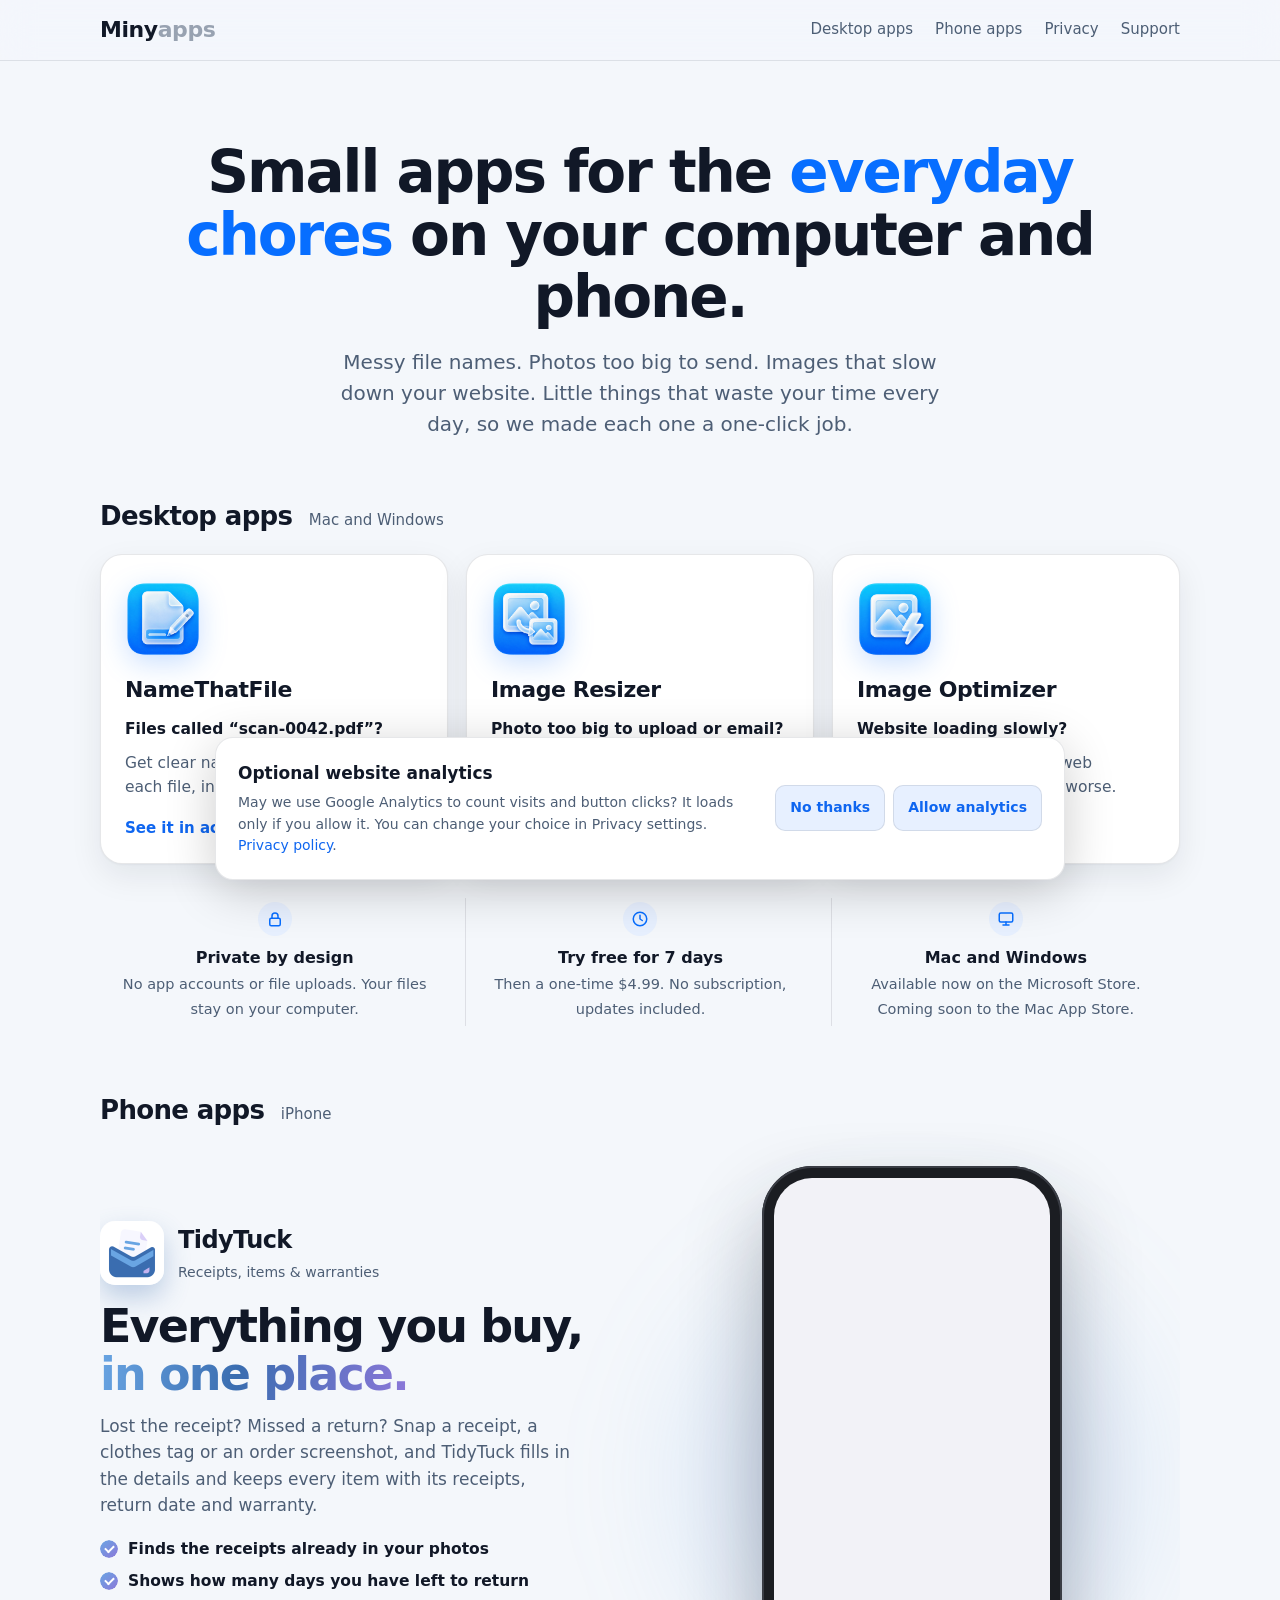
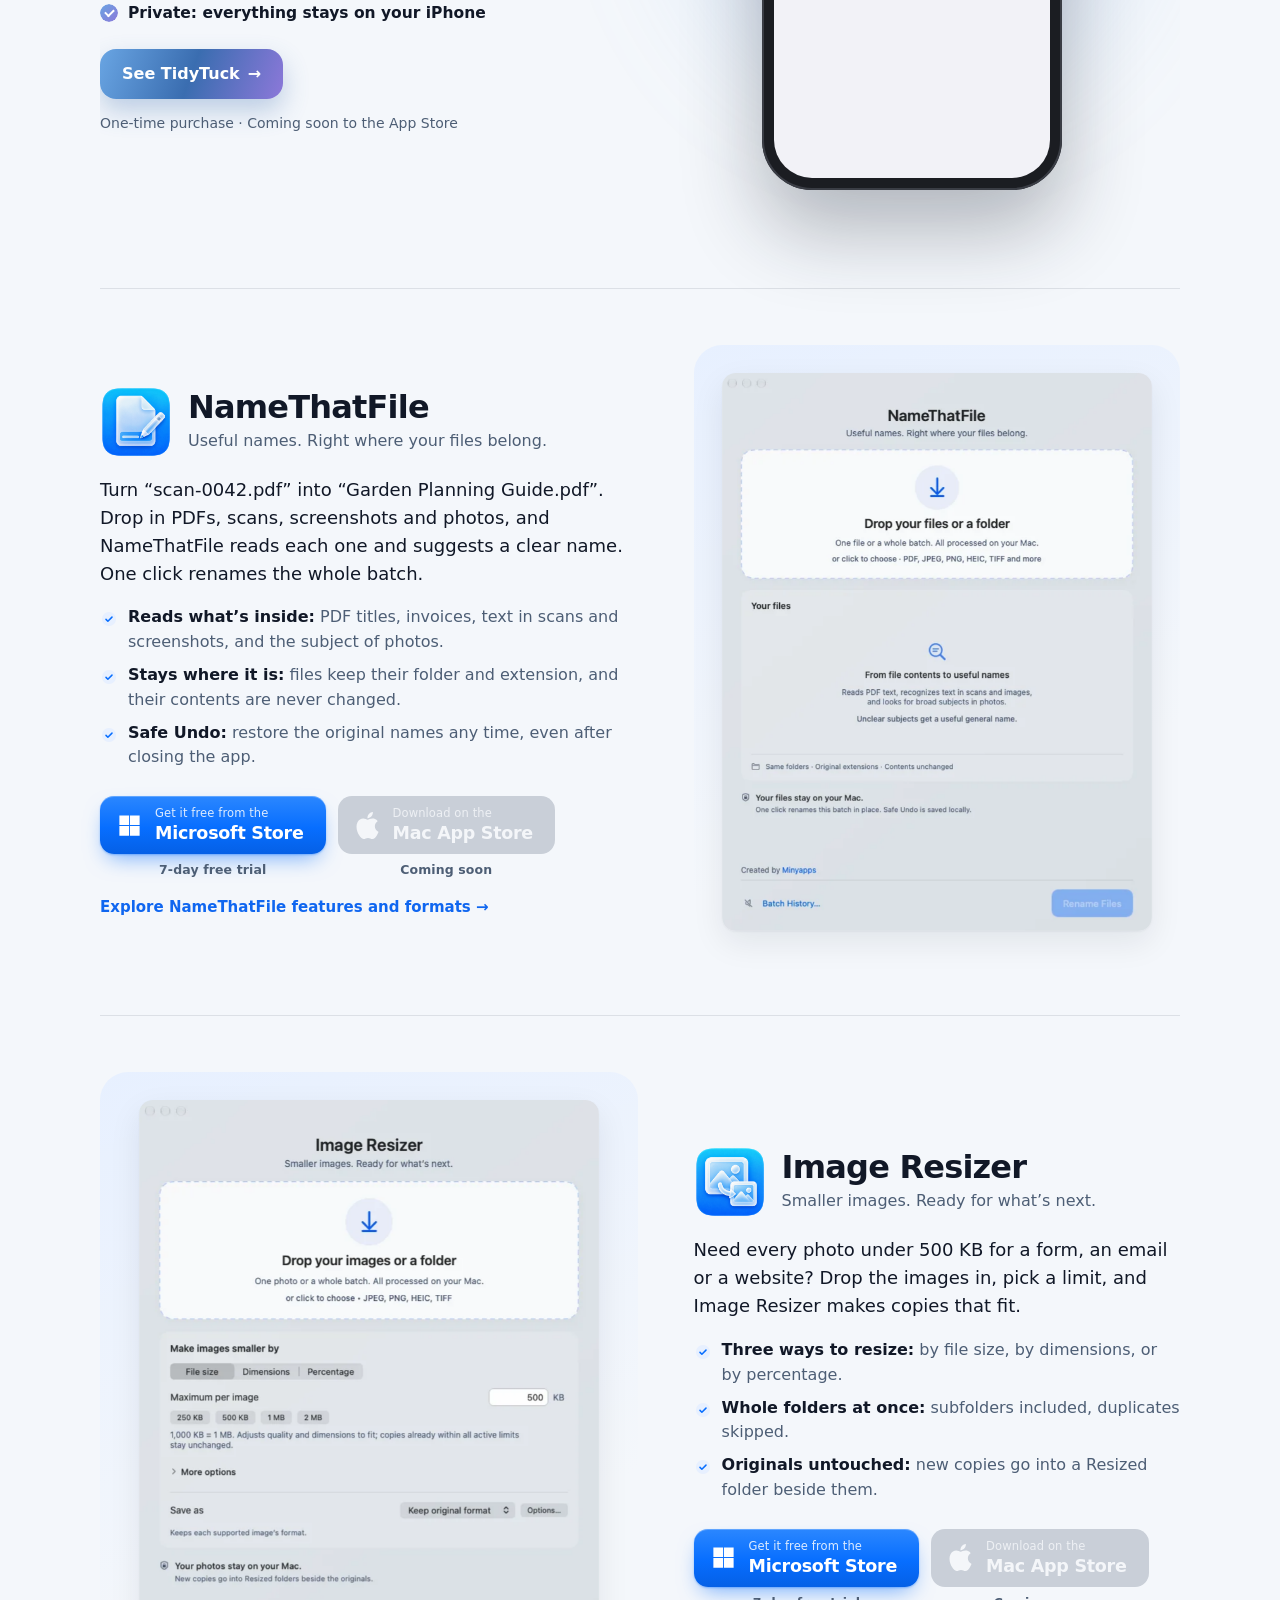
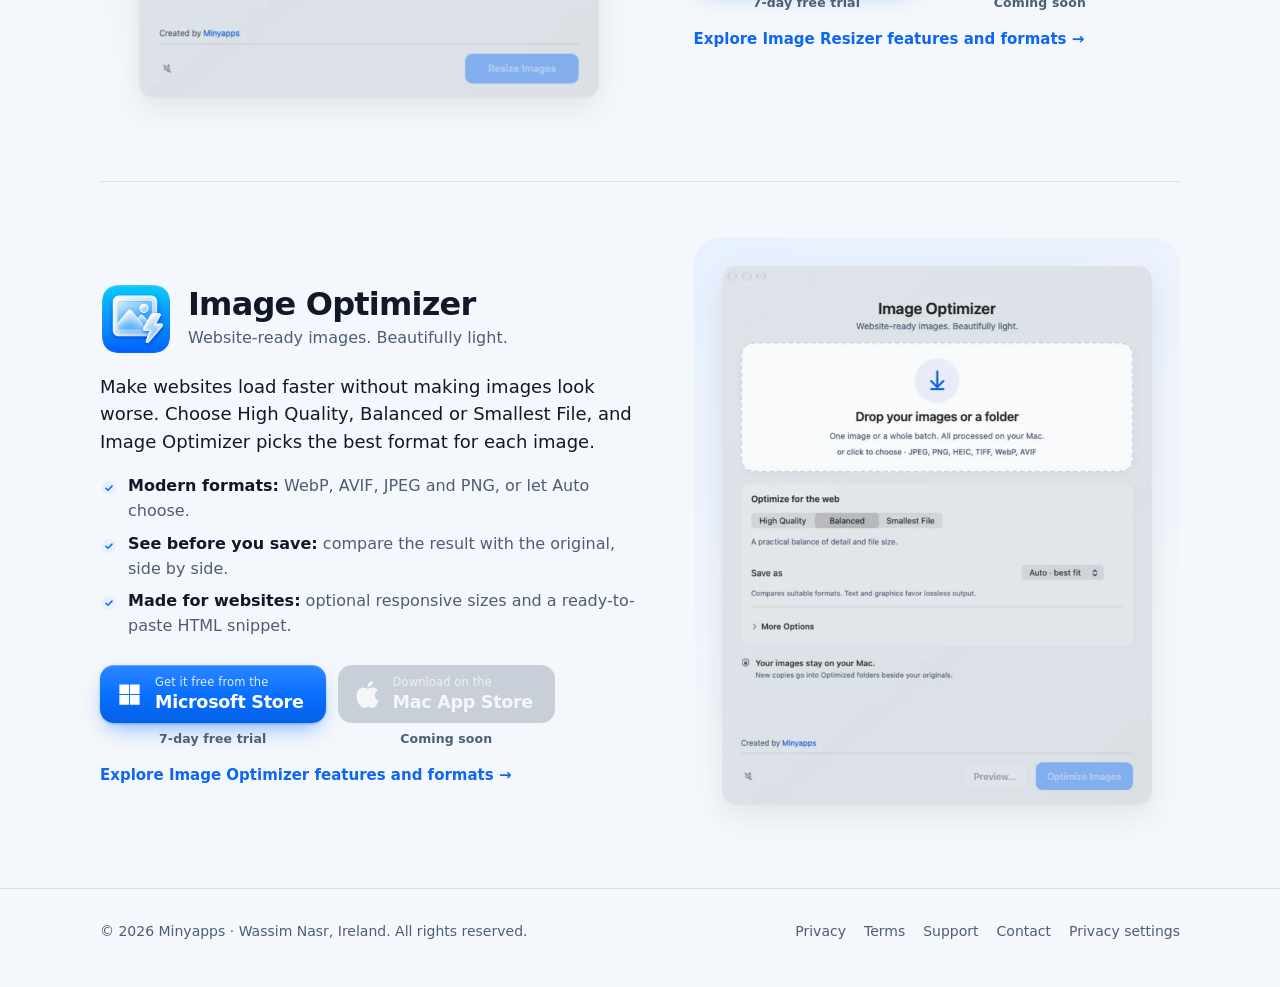
==== index.html @ 770267ef "Phone apps: link to the TidyTuck page; animated phone demo instead of the banner and hero video - "P" ====
<!doctype html>
<html lang="en">
<head>
  <meta charset="utf-8">
  <meta name="viewport" content="width=device-width, initial-scale=1">
  <title>Minyapps: Rename Files, Resize &amp; Optimize Images</title>
  <meta name="description" content="Offline apps for Mac and Windows to rename PDFs and images, resize photos to a KB limit and optimize images for websites. Free on the Microsoft Store; Mac App Store coming soon.">
  <link rel="canonical" href="https://minyapps.com/">
  <meta name="google-site-verification" content="kemRodjJN62SDvYJ9C0ojbIFePI_NqC3s8vqWaEHpLI">
  <meta name="theme-color" content="#076eff">
  <meta property="og:type" content="website">
  <meta property="og:site_name" content="Minyapps">
  <meta property="og:url" content="https://minyapps.com/">
  <meta property="og:title" content="Minyapps: Rename Files, Resize &amp; Optimize Images">
  <meta property="og:description" content="Offline apps for Mac and Windows to rename PDFs and images, resize photos to a KB limit and optimize images for websites. Free on the Microsoft Store; Mac App Store coming soon.">
  <meta property="og:image" content="https://minyapps.com/assets/share-card.png">
  <meta property="og:image:width" content="1200">
  <meta property="og:image:height" content="630">
  <meta name="twitter:card" content="summary_large_image">
  <meta name="twitter:title" content="Minyapps: Rename Files, Resize &amp; Optimize Images">
  <meta name="twitter:description" content="Offline apps for Mac and Windows to rename PDFs and images, resize photos to a KB limit and optimize images for websites. Free on the Microsoft Store; Mac App Store coming soon.">
  <meta name="twitter:image" content="https://minyapps.com/assets/share-card.png">
  <link rel="icon" href="/favicon.ico" sizes="48x48">
  <link rel="icon" href="/favicon.svg?v=2" type="image/svg+xml">
  <link rel="icon" type="image/png" sizes="96x96" href="/assets/favicon-96.png?v=2">
  <link rel="icon" type="image/png" sizes="192x192" href="/assets/favicon-192.png?v=2">
  <link rel="apple-touch-icon" sizes="180x180" href="/assets/apple-touch-icon.png?v=2">
  <link rel="manifest" href="/site.webmanifest">
  <link rel="stylesheet" href="styles.css?v=15">
  <link rel="stylesheet" href="tidytuck-demo.css?v=2">
  <script type="application/ld+json">
{
  "@context": "https://schema.org",
  "@graph": [
    {
      "@type": "Organization",
      "@id": "https://minyapps.com/#org",
      "name": "Minyapps",
      "url": "https://minyapps.com/",
      "logo": "https://minyapps.com/assets/minyapps-mark-512.png",
      "email": "wassimdesign@gmail.com",
      "founder": {
        "@type": "Person",
        "name": "Wassim Nasr"
      },
      "address": {
        "@type": "PostalAddress",
        "addressCountry": "IE"
      }
    },
    {
      "@type": "WebSite",
      "@id": "https://minyapps.com/#website",
      "name": "Minyapps",
      "url": "https://minyapps.com/",
      "publisher": {
        "@id": "https://minyapps.com/#org"
      }
    },
    {
      "@type": "SoftwareApplication",
      "name": "NameThatFile",
      "description": "Renames PDFs, scans, screenshots and photos with clear names based on what's inside each file, with Undo.",
      "applicationCategory": "UtilitiesApplication",
      "operatingSystem": "macOS 13 or later, Windows 10 or 11",
      "image": "https://minyapps.com/assets/namethatfile-icon.png",
      "url": "https://minyapps.com/namethatfile.html",
      "publisher": {
        "@id": "https://minyapps.com/#org"
      },
      "@id": "https://minyapps.com/namethatfile.html#app"
    },
    {
      "@type": "SoftwareApplication",
      "name": "Image Resizer",
      "description": "Makes copies of images that fit a file size, dimension or percentage limit, for whole folders at once. Originals stay untouched.",
      "applicationCategory": "MultimediaApplication",
      "operatingSystem": "macOS 13 or later, Windows 10 or 11",
      "image": "https://minyapps.com/assets/image-resizer-icon.png",
      "url": "https://minyapps.com/image-resizer.html",
      "publisher": {
        "@id": "https://minyapps.com/#org"
      },
      "@id": "https://minyapps.com/image-resizer.html#app"
    },
    {
      "@type": "SoftwareApplication",
      "name": "Image Optimizer",
      "description": "Makes website-ready WebP, AVIF, JPEG and PNG copies of images that load fast and still look great.",
      "applicationCategory": "MultimediaApplication",
      "operatingSystem": "macOS 13 or later, Windows 10 or 11",
      "image": "https://minyapps.com/assets/image-optimizer-icon.png",
      "url": "https://minyapps.com/image-optimizer.html",
      "publisher": {
        "@id": "https://minyapps.com/#org"
      },
      "@id": "https://minyapps.com/image-optimizer.html#app"
    },
    {
      "@type": "SoftwareApplication",
      "name": "TidyTuck",
      "description": "Keeps everything you buy in one place: each item with its receipts, photos, return date and warranty, read and organised on your iPhone.",
      "applicationCategory": "ProductivityApplication",
      "operatingSystem": "iOS 18 or later",
      "image": "https://minyapps.com/assets/tidytuck/tidytuck-icon.png",
      "url": "https://minyapps.com/tidytuck.html",
      "publisher": {
        "@id": "https://minyapps.com/#org"
      },
      "@id": "https://minyapps.com/tidytuck.html#app"
    }
  ]
}
  </script>
  <script defer src="analytics-config.js?v=1"></script>
  <script defer src="analytics.js?v=1"></script>
</head>
<body>
  <div class="top">
    <div class="wrap">
      <a class="brand" href="./">Min<span>y</span><span class="suffix">apps</span></a>
      <nav aria-label="Main">
        <a href="#apps">Desktop apps</a>
        <a href="tidytuck.html">Phone apps</a>
        <a href="privacy.html">Privacy</a>
        <a href="support.html">Support</a>
      </nav>
    </div>
  </div>

  <main class="wrap">
    <section class="hero">
      <h1>Small apps for the <em>everyday chores</em> on your computer and phone.</h1>
      <p>Messy file names. Photos too big to send. Images that slow down your website. Little things that waste your time every day, so we made each one a one-click job.</p>
    </section>

    <h2 class="section-title" id="desktop-apps">Desktop apps <span>Mac and Windows</span></h2>
    <section class="apps" id="apps" aria-label="Desktop apps">
      <a href="#namethatfile">
        <img src="assets/namethatfile-icon.png" alt="" width="76" height="76">
        <h3>NameThatFile</h3>
        <p class="problem">Files called “scan-0042.pdf”?</p>
        <p>Get clear names from what’s inside each file, in one click.</p>
        <span class="more">See it in action →</span>
      </a>
      <a href="#image-resizer">
        <img src="assets/image-resizer-icon.png" alt="" width="76" height="76">
        <h3>Image Resizer</h3>
        <p class="problem">Photo too big to upload or email?</p>
        <p>Make any batch of images fit a size limit, like 500 KB.</p>
        <span class="more">See it in action →</span>
      </a>
      <a href="#image-optimizer">
        <img src="assets/image-optimizer-icon.png" alt="" width="76" height="76">
        <h3>Image Optimizer</h3>
        <p class="problem">Website loading slowly?</p>
        <p>Make images light for the web without making them look worse.</p>
        <span class="more">See it in action →</span>
      </a>
    </section>

    <section class="promise" aria-label="Every app">
      <div class="private"><strong>Private by design</strong><span>No app accounts or file uploads. Your files stay on your computer.</span></div>
      <div class="trial"><strong>Try free for 7 days</strong><span>Then a one-time $4.99. No subscription, updates included.</span></div>
      <div class="both"><strong>Mac and Windows</strong><span>Available now on the Microsoft Store. Coming soon to the Mac App Store.</span></div>
    </section>

    <h2 class="section-title" id="phone-apps">Phone apps <span>iPhone</span></h2>
    <section class="phone-apps" aria-label="Phone apps">
      <div class="phone-copy">
        <div class="phone-app"><img src="assets/tidytuck/tidytuck-icon.png" alt="" width="64" height="64"><div><h3>TidyTuck</h3><span>Receipts, items &amp; warranties</span></div></div>
        <p class="phone-head">Everything you buy, <span>in one place.</span></p>
        <p class="phone-lead">Lost the receipt? Missed a return? Snap a receipt, a clothes tag or an order screenshot, and TidyTuck fills in the details and keeps every item with its receipts, return date and warranty.</p>
        <ul class="phone-points">
          <li>Finds the receipts already in your photos</li>
          <li>Shows how many days you have left to return</li>
          <li>Private: everything stays on your iPhone</li>
        </ul>
        <a class="phone-more" href="tidytuck.html">See TidyTuck <span aria-hidden="true">→</span></a>
        <p class="phone-note">One-time purchase · Coming soon to the App Store</p>
      </div>
      <div class="tt-demo" role="img" aria-label="TidyTuck in action: tap plus, search your iPhone, 12 receipts found, details filled in, 25 days left to return, and a reminder">
        <div class="tt-demo-glow"></div>
        <div class="tt-phone"><div class="tt-screen">
          <img class="scr" style="--d:0s" src="assets/tidytuck/demo/06-home.jpg" alt="">
          <img class="scr" style="--d:-15s" src="assets/tidytuck/demo/02-add.jpg" alt="" loading="lazy">
          <img class="scr" style="--d:-12s" src="assets/tidytuck/demo/03-finding.jpg" alt="" loading="lazy">
          <img class="scr" style="--d:-9s" src="assets/tidytuck/demo/04-found.jpg" alt="" loading="lazy">
          <img class="scr" style="--d:-6s" src="assets/tidytuck/demo/07-item.jpg" alt="" loading="lazy">
          <img class="scr" style="--d:-3s" src="assets/tidytuck/demo/09-reminders.jpg" alt="" loading="lazy">
          <span class="tap t1"></span><span class="tap t2"></span>
        </div></div>
        <div class="fl fl-rc r1"><b>NORTHLANE</b>Linen shirt 26.00<i></i></div>
        <div class="fl fl-rc r2"><b>SOUNDWAVE</b>Headphones 249.00<i></i></div>
        <div class="fl fl-rc r3"><b>STRIDE</b>Trainers 120.00<i></i></div>
        <div class="fl fl-card fl-count"><strong>12</strong><span>receipts<br>found</span></div>
        <div class="fl fl-card fl-chip c1"><small>SHOP</small>Northlane Fashion</div>
        <div class="fl fl-card fl-chip c2"><small>DATE</small>4 Nov 2026</div>
        <div class="fl fl-card fl-chip c3"><small>PRICE</small>€26.00</div>
        <div class="fl fl-days"><b>25 days left</b><span>You can still return this</span></div>
        <div class="fl fl-card fl-note"><img src="assets/tidytuck/tidytuck-icon.png" alt=""><div><b>Return the Wool Coat soon</b>Your return window ends 27 Nov.</div></div>
      </div>
    </section>

    <section class="app" id="namethatfile">
      <div>
        <header>
          <img src="assets/namethatfile-icon.png" alt="" width="72" height="72">
          <div><h2>NameThatFile</h2><p class="tagline">Useful names. Right where your files belong.</p></div>
        </header>
        <p class="lead">Turn “scan-0042.pdf” into “Garden Planning Guide.pdf”. Drop in PDFs, scans, screenshots and photos, and NameThatFile reads each one and suggests a clear name. One click renames the whole batch.</p>
        <ul>
          <li><b>Reads what’s inside:</b> PDF titles, invoices, text in scans and screenshots, and the subject of photos.</li>
          <li><b>Stays where it is:</b> files keep their folder and extension, and their contents are never changed.</li>
          <li><b>Safe Undo:</b> restore the original names any time, even after closing the app.</li>
        </ul>
        <div class="stores">
          <span class="store-soon"><a class="store" href="https://apps.microsoft.com/detail/9N58D9FD21XR?mode=direct" target="_blank" rel="noopener" aria-label="Get NameThatFile free from the Microsoft Store"><svg viewBox="0 0 24 24" aria-hidden="true"><path fill="currentColor" d="M3 3h8.6v8.6H3zm9.4 0H21v8.6h-8.6zM3 12.4h8.6V21H3zm9.4 0H21V21h-8.6z"/></svg><span><small>Get it free from the</small><b>Microsoft Store</b></span></a><small class="soon-note">7-day free trial</small></span>
          <span class="store-soon"><span class="store store-off" role="img" aria-label="NameThatFile on the Mac App Store: coming soon"><svg viewBox="0 0 24 24" aria-hidden="true"><path fill="currentColor" d="M12.152 6.896c-.948 0-2.415-1.078-3.96-1.04-2.04.027-3.91 1.183-4.961 3.014-2.117 3.675-.546 9.103 1.519 12.09 1.013 1.454 2.208 3.09 3.792 3.039 1.52-.065 2.09-.987 3.935-.987 1.831 0 2.35.987 3.96.948 1.637-.026 2.676-1.48 3.676-2.948 1.156-1.688 1.636-3.325 1.662-3.415-.039-.013-3.182-1.221-3.22-4.857-.026-3.04 2.48-4.494 2.597-4.559-1.429-2.09-3.623-2.324-4.39-2.376-2-.156-3.675 1.09-4.61 1.09zM15.53 3.83c.843-1.012 1.4-2.427 1.245-3.83-1.207.052-2.662.805-3.532 1.818-.78.896-1.454 2.338-1.273 3.714 1.338.104 2.715-.688 3.559-1.701"/></svg><span><small>Download on the</small><b>Mac App Store</b></span></span><small class="soon-note">Coming soon</small></span>
        </div>
        <p class="detail-link"><a href="namethatfile.html">Explore NameThatFile features and formats →</a></p>
      </div>
      <div class="shot">
        <div class="demo" style="--ratio:680 / 882; --bx:85%; --by:95%" role="img" aria-label="NameThatFile renaming scan-0042.pdf to Garden Planning Guide.pdf and IMG_4817.png to Flower.png">
          <picture class="s1"><source media="(prefers-color-scheme: dark)" srcset="assets/demo/namethatfile-dark-1.webp?v=3"><img src="assets/demo/namethatfile-light-1.webp?v=3" alt="" loading="lazy" decoding="async"></picture>
          <picture class="s2"><source media="(prefers-color-scheme: dark)" srcset="assets/demo/namethatfile-dark-2.webp?v=3"><img src="assets/demo/namethatfile-light-2.webp?v=3" alt="" loading="lazy" decoding="async"></picture>
          <picture class="s3"><source media="(prefers-color-scheme: dark)" srcset="assets/demo/namethatfile-dark-3.webp?v=3"><img src="assets/demo/namethatfile-light-3.webp?v=3" alt="" loading="lazy" decoding="async"></picture>
          <picture class="s4"><source media="(prefers-color-scheme: dark)" srcset="assets/demo/namethatfile-dark-3.webp?v=3"><img src="assets/demo/namethatfile-light-3.webp?v=3" alt="" loading="lazy" decoding="async"></picture>
          <picture class="s5"><source media="(prefers-color-scheme: dark)" srcset="assets/demo/namethatfile-dark-4.webp?v=3"><img src="assets/demo/namethatfile-light-4.webp?v=3" alt="" loading="lazy" decoding="async"></picture>
          <span class="chip" style="--c:#e5484d"><i></i>scan-0042.pdf</span>
          <span class="chip" style="--c:#3e8bff"><i></i>IMG_4817.png</span>
          <span class="chip" style="--c:#e5484d"><i></i>document (3).pdf</span>
          <span class="tap"></span>
          <svg class="cursor" viewBox="0 0 24 24" aria-hidden="true"><path d="M4 2l15 11.5-6.6.9 3.8 7.3-2.7 1.3-3.7-7.4L4 20z" fill="#111" stroke="#fff" stroke-width="1.4" stroke-linejoin="round"/></svg>
        </div>
      </div>
    </section>

    <section class="app" id="image-resizer">
      <div>
        <header>
          <img src="assets/image-resizer-icon.png" alt="" width="72" height="72">
          <div><h2>Image Resizer</h2><p class="tagline">Smaller images. Ready for what’s next.</p></div>
        </header>
        <p class="lead">Need every photo under 500 KB for a form, an email or a website? Drop the images in, pick a limit, and Image Resizer makes copies that fit.</p>
        <ul>
          <li><b>Three ways to resize:</b> by file size, by dimensions, or by percentage.</li>
          <li><b>Whole folders at once:</b> subfolders included, duplicates skipped.</li>
          <li><b>Originals untouched:</b> new copies go into a Resized folder beside them.</li>
        </ul>
        <div class="stores">
          <span class="store-soon"><a class="store" href="https://apps.microsoft.com/detail/9NPBX7G7VQWM?mode=direct" target="_blank" rel="noopener" aria-label="Get Image Resizer free from the Microsoft Store"><svg viewBox="0 0 24 24" aria-hidden="true"><path fill="currentColor" d="M3 3h8.6v8.6H3zm9.4 0H21v8.6h-8.6zM3 12.4h8.6V21H3zm9.4 0H21V21h-8.6z"/></svg><span><small>Get it free from the</small><b>Microsoft Store</b></span></a><small class="soon-note">7-day free trial</small></span>
          <span class="store-soon"><span class="store store-off" role="img" aria-label="Image Resizer on the Mac App Store: coming soon"><svg viewBox="0 0 24 24" aria-hidden="true"><path fill="currentColor" d="M12.152 6.896c-.948 0-2.415-1.078-3.96-1.04-2.04.027-3.91 1.183-4.961 3.014-2.117 3.675-.546 9.103 1.519 12.09 1.013 1.454 2.208 3.09 3.792 3.039 1.52-.065 2.09-.987 3.935-.987 1.831 0 2.35.987 3.96.948 1.637-.026 2.676-1.48 3.676-2.948 1.156-1.688 1.636-3.325 1.662-3.415-.039-.013-3.182-1.221-3.22-4.857-.026-3.04 2.48-4.494 2.597-4.559-1.429-2.09-3.623-2.324-4.39-2.376-2-.156-3.675 1.09-4.61 1.09zM15.53 3.83c.843-1.012 1.4-2.427 1.245-3.83-1.207.052-2.662.805-3.532 1.818-.78.896-1.454 2.338-1.273 3.714 1.338.104 2.715-.688 3.559-1.701"/></svg><span><small>Download on the</small><b>Mac App Store</b></span></span><small class="soon-note">Coming soon</small></span>
        </div>
        <p class="detail-link"><a href="image-resizer.html">Explore Image Resizer features and formats →</a></p>
      </div>
      <div class="shot">
        <div class="demo" style="--ratio:680 / 882; --bx:83%; --by:95%" role="img" aria-label="Image Resizer making twelve photos smaller than 500 KB each">
          <picture class="s1"><source media="(prefers-color-scheme: dark)" srcset="assets/demo/image-resizer-dark-1.webp?v=3"><img src="assets/demo/image-resizer-light-1.webp?v=3" alt="" loading="lazy" decoding="async"></picture>
          <picture class="s2"><source media="(prefers-color-scheme: dark)" srcset="assets/demo/image-resizer-dark-2.webp?v=3"><img src="assets/demo/image-resizer-light-2.webp?v=3" alt="" loading="lazy" decoding="async"></picture>
          <picture class="s3"><source media="(prefers-color-scheme: dark)" srcset="assets/demo/image-resizer-dark-2.webp?v=3"><img src="assets/demo/image-resizer-light-2.webp?v=3" alt="" loading="lazy" decoding="async"></picture>
          <picture class="s4"><source media="(prefers-color-scheme: dark)" srcset="assets/demo/image-resizer-dark-3.webp?v=3"><img src="assets/demo/image-resizer-light-3.webp?v=3" alt="" loading="lazy" decoding="async"></picture>
          <picture class="s5"><source media="(prefers-color-scheme: dark)" srcset="assets/demo/image-resizer-dark-4.webp?v=3"><img src="assets/demo/image-resizer-light-4.webp?v=3" alt="" loading="lazy" decoding="async"></picture>
          <span class="chip" style="--c:#f59e0b"><i></i>IMG_0311.jpg · 6.2 MB</span>
          <span class="chip" style="--c:#f59e0b"><i></i>IMG_0312.jpg · 5.8 MB</span>
          <span class="chip" style="--c:#3e8bff"><i></i>beach.heic · 4.1 MB</span>
          <span class="tap"></span>
          <svg class="cursor" viewBox="0 0 24 24" aria-hidden="true"><path d="M4 2l15 11.5-6.6.9 3.8 7.3-2.7 1.3-3.7-7.4L4 20z" fill="#111" stroke="#fff" stroke-width="1.4" stroke-linejoin="round"/></svg>
        </div>
      </div>
    </section>

    <section class="app" id="image-optimizer">
      <div>
        <header>
          <img src="assets/image-optimizer-icon.png" alt="" width="72" height="72">
          <div><h2>Image Optimizer</h2><p class="tagline">Website-ready images. Beautifully light.</p></div>
        </header>
        <p class="lead">Make websites load faster without making images look worse. Choose High Quality, Balanced or Smallest File, and Image Optimizer picks the best format for each image.</p>
        <ul>
          <li><b>Modern formats:</b> WebP, AVIF, JPEG and PNG, or let Auto choose.</li>
          <li><b>See before you save:</b> compare the result with the original, side by side.</li>
          <li><b>Made for websites:</b> optional responsive sizes and a ready-to-paste HTML snippet.</li>
        </ul>
        <div class="stores">
          <span class="store-soon"><a class="store" href="https://apps.microsoft.com/detail/9NF5MWLJXQD7?mode=direct" target="_blank" rel="noopener" aria-label="Get Image Optimizer free from the Microsoft Store"><svg viewBox="0 0 24 24" aria-hidden="true"><path fill="currentColor" d="M3 3h8.6v8.6H3zm9.4 0H21v8.6h-8.6zM3 12.4h8.6V21H3zm9.4 0H21V21h-8.6z"/></svg><span><small>Get it free from the</small><b>Microsoft Store</b></span></a><small class="soon-note">7-day free trial</small></span>
          <span class="store-soon"><span class="store store-off" role="img" aria-label="Image Optimizer on the Mac App Store: coming soon"><svg viewBox="0 0 24 24" aria-hidden="true"><path fill="currentColor" d="M12.152 6.896c-.948 0-2.415-1.078-3.96-1.04-2.04.027-3.91 1.183-4.961 3.014-2.117 3.675-.546 9.103 1.519 12.09 1.013 1.454 2.208 3.09 3.792 3.039 1.52-.065 2.09-.987 3.935-.987 1.831 0 2.35.987 3.96.948 1.637-.026 2.676-1.48 3.676-2.948 1.156-1.688 1.636-3.325 1.662-3.415-.039-.013-3.182-1.221-3.22-4.857-.026-3.04 2.48-4.494 2.597-4.559-1.429-2.09-3.623-2.324-4.39-2.376-2-.156-3.675 1.09-4.61 1.09zM15.53 3.83c.843-1.012 1.4-2.427 1.245-3.83-1.207.052-2.662.805-3.532 1.818-.78.896-1.454 2.338-1.273 3.714 1.338.104 2.715-.688 3.559-1.701"/></svg><span><small>Download on the</small><b>Mac App Store</b></span></span><small class="soon-note">Coming soon</small></span>
        </div>
        <p class="detail-link"><a href="image-optimizer.html">Explore Image Optimizer features and formats →</a></p>
      </div>
      <div class="shot">
        <div class="demo" style="--ratio:680 / 850; --bx:83%; --by:95%" role="img" aria-label="Image Optimizer turning large images into light website images">
          <picture class="s1"><source media="(prefers-color-scheme: dark)" srcset="assets/demo/image-optimizer-dark-1.webp?v=3"><img src="assets/demo/image-optimizer-light-1.webp?v=3" alt="" loading="lazy" decoding="async"></picture>
          <picture class="s2"><source media="(prefers-color-scheme: dark)" srcset="assets/demo/image-optimizer-dark-2.webp?v=3"><img src="assets/demo/image-optimizer-light-2.webp?v=3" alt="" loading="lazy" decoding="async"></picture>
          <picture class="s3"><source media="(prefers-color-scheme: dark)" srcset="assets/demo/image-optimizer-dark-2.webp?v=3"><img src="assets/demo/image-optimizer-light-2.webp?v=3" alt="" loading="lazy" decoding="async"></picture>
          <picture class="s4"><source media="(prefers-color-scheme: dark)" srcset="assets/demo/image-optimizer-dark-3.webp?v=3"><img src="assets/demo/image-optimizer-light-3.webp?v=3" alt="" loading="lazy" decoding="async"></picture>
          <picture class="s5"><source media="(prefers-color-scheme: dark)" srcset="assets/demo/image-optimizer-dark-4.webp?v=3"><img src="assets/demo/image-optimizer-light-4.webp?v=3" alt="" loading="lazy" decoding="async"></picture>
          <span class="chip" style="--c:#3e8bff"><i></i>hero-photo.png · 4.8 MB</span>
          <span class="chip" style="--c:#f59e0b"><i></i>team.jpg · 3.1 MB</span>
          <span class="chip" style="--c:#3e8bff"><i></i>banner.png · 2.6 MB</span>
          <span class="tap"></span>
          <svg class="cursor" viewBox="0 0 24 24" aria-hidden="true"><path d="M4 2l15 11.5-6.6.9 3.8 7.3-2.7 1.3-3.7-7.4L4 20z" fill="#111" stroke="#fff" stroke-width="1.4" stroke-linejoin="round"/></svg>
        </div>
      </div>
    </section>
  </main>

  <footer>
    <div class="wrap">
      <span>© 2026 Minyapps · Wassim Nasr, Ireland. All rights reserved.</span>
      <nav aria-label="Footer">
        <a href="privacy.html">Privacy</a>
        <a href="terms.html">Terms</a>
        <a href="support.html">Support</a>
        <a href="support.html#contact">Contact</a>
      </nav>
    </div>
  </footer>

  <dialog id="soon" aria-labelledby="soon-title">
    <form method="dialog">
      <div class="soon-icon"><img id="soon-img" src="assets/namethatfile-icon.png" alt="" width="64" height="64"></div>
      <h3 id="soon-title">Almost here!</h3>
      <p id="soon-text"></p>
      <p class="soon-save"><b>Save this page</b> so you don’t miss it, and check back soon. <span id="soon-how">To bookmark it, press <kbd id="soon-keys">Ctrl + D</kbd>.</span></p>
      <div class="soon-actions">
        <button type="button" id="soon-bookmark" class="store">
          <svg viewBox="0 0 24 24" width="18" height="18" aria-hidden="true"><path fill="currentColor" d="M6 3h12a1 1 0 0 1 1 1v17l-7-4.5L5 21V4a1 1 0 0 1 1-1z"/></svg>
          <span id="soon-bookmark-label">Save this page</span>
        </button>
        <button class="soon-close" value="close">OK, I’ll check back</button>
      </div>
    </form>
  </dialog>
  <script src="site.js?v=5"></script>
</body>
</html>
---- styles.css ----
/* minyapps.com — one stylesheet for every page. Colours follow the app family (blue #076EFF). */
:root {
  --blue: #076eff;
  --blue-ink: #0f66f0;
  --ink: #111827;
  --muted: #4d5e75;
  --faint: #98a2b1;
  --line: rgba(15, 23, 42, 0.1);
  --page: #f4f7fb;
  --card: #ffffff;
  --tint: #e7f0ff;
  --shadow: 0 1px 2px rgba(15, 23, 42, 0.04), 0 12px 32px rgba(15, 23, 42, 0.08);
  color-scheme: light dark;
}
@media (prefers-color-scheme: dark) {
  :root {
    --blue-ink: #99d1ff;
    --ink: #f3f5f8;
    --muted: #b4bfcd;
    --faint: #5f6c80;
    --line: rgba(255, 255, 255, 0.12);
    --page: #0e141d;
    --card: #161e2a;
    --tint: #142033;
    --shadow: 0 1px 2px rgba(0, 0, 0, 0.3), 0 12px 32px rgba(0, 0, 0, 0.35);
  }
}

* { box-sizing: border-box; }
html { scroll-behavior: smooth; }
body {
  margin: 0;
  font-family: -apple-system, BlinkMacSystemFont, "Segoe UI Variable Text", "Segoe UI", system-ui, sans-serif;
  color: var(--ink);
  background: var(--page);
  line-height: 1.55;
  -webkit-font-smoothing: antialiased;
}
a { color: var(--blue-ink); text-decoration: none; }
a:hover { text-decoration: underline; }
img { max-width: 100%; display: block; }
.wrap { width: min(1080px, 100% - 40px); margin: 0 auto; }

/* Header */
.top { position: sticky; top: 0; z-index: 10; backdrop-filter: saturate(180%) blur(16px); -webkit-backdrop-filter: saturate(180%) blur(16px);
  background: color-mix(in srgb, var(--page) 78%, transparent); border-bottom: 1px solid var(--line); }
.top .wrap { display: flex; align-items: center; justify-content: space-between; height: 60px; }
.brand { font-weight: 800; font-size: 22px; letter-spacing: -0.02em; color: var(--ink); }
.brand span { color: inherit; }
.brand .suffix { color: var(--faint); font-weight: 700; }
.brand:hover { text-decoration: none; }
.top nav { display: flex; gap: 22px; font-size: 15px; }
.top nav a { color: var(--muted); }
.top nav a:hover { color: var(--ink); text-decoration: none; }

/* Hero */
.hero { text-align: center; padding: 80px 0 48px; }
.hero h1 { font-size: clamp(36px, 6vw, 58px); line-height: 1.08; letter-spacing: -0.035em; margin: 0 0 18px; }
.hero h1 em { font-style: normal; color: var(--blue); }
.hero p { font-size: clamp(17px, 2.2vw, 20px); color: var(--muted); max-width: 640px; margin: 0 auto; }

/* The three apps, side by side */
.apps { display: grid; grid-template-columns: repeat(3, 1fr); gap: 18px; margin: 0 0 22px; }
.apps a { display: flex; flex-direction: column; align-items: flex-start; gap: 10px; background: var(--card); border: 1px solid var(--line);
  border-radius: 22px; padding: 26px 24px 22px; box-shadow: var(--shadow); color: var(--ink); transition: transform 0.2s ease, box-shadow 0.2s ease; }
.apps a:hover { text-decoration: none; transform: translateY(-4px); box-shadow: 0 2px 4px rgba(15, 23, 42, 0.05), 0 20px 44px rgba(7, 110, 255, 0.16); }
.apps img { width: 76px; height: 76px; filter: drop-shadow(0 8px 14px rgba(7, 110, 255, 0.22)); }
.apps h3 { margin: 6px 0 0; font-size: 22px; letter-spacing: -0.02em; }
.apps p { margin: 0; color: var(--muted); font-size: 15.5px; }
.apps .problem { color: var(--ink); font-weight: 600; font-size: 15.5px; }
.apps .more { margin-top: auto; padding-top: 8px; color: var(--blue-ink); font-weight: 600; font-size: 15px; }

/* Promise strip */
.promise { display: grid; grid-template-columns: repeat(3, 1fr); gap: 16px; margin: 34px 0 64px; text-align: center; }
.promise div { padding: 4px 18px; }
.promise div + div { border-left: 1px solid var(--line); }
.promise strong { display: block; font-size: 16px; margin-bottom: 2px; }
.promise strong::before { content: ""; display: block; width: 34px; height: 34px; margin: 0 auto 10px; border-radius: 50%;
  background: var(--tint) var(--icon) center / 18px no-repeat; }
.promise .private { --icon: url("data:image/svg+xml,%3Csvg xmlns='http://www.w3.org/2000/svg' viewBox='0 0 24 24' fill='none' stroke='%23076EFF' stroke-width='2' stroke-linecap='round' stroke-linejoin='round'%3E%3Crect x='5' y='11' width='14' height='10' rx='2'/%3E%3Cpath d='M8 11V8a4 4 0 0 1 8 0v3'/%3E%3C/svg%3E"); }
.promise .trial { --icon: url("data:image/svg+xml,%3Csvg xmlns='http://www.w3.org/2000/svg' viewBox='0 0 24 24' fill='none' stroke='%23076EFF' stroke-width='2' stroke-linecap='round' stroke-linejoin='round'%3E%3Ccircle cx='12' cy='12' r='9'/%3E%3Cpath d='M12 7v5l3 2'/%3E%3C/svg%3E"); }
.promise .both { --icon: url("data:image/svg+xml,%3Csvg xmlns='http://www.w3.org/2000/svg' viewBox='0 0 24 24' fill='none' stroke='%23076EFF' stroke-width='2' stroke-linecap='round' stroke-linejoin='round'%3E%3Crect x='3' y='4' width='18' height='12' rx='2'/%3E%3Cpath d='M8 20h8M12 16v4'/%3E%3C/svg%3E"); }
.promise span { color: var(--muted); font-size: 14.5px; }

/* App sections */
.app { display: grid; grid-template-columns: 1.05fr 0.95fr; gap: 56px; align-items: center; padding: 56px 0; border-top: 1px solid var(--line); scroll-margin-top: 70px; }
.app:nth-of-type(even) .shot { order: -1; }
.app header { display: flex; align-items: center; gap: 16px; margin-bottom: 18px; }
.app header img { width: 72px; height: 72px; }
.app h2 { font-size: 32px; letter-spacing: -0.025em; margin: 0; line-height: 1.1; }
.app .tagline { color: var(--muted); margin: 4px 0 0; font-size: 16px; }
.app .lead { font-size: 18px; margin: 0 0 18px; }
.app ul { margin: 0 0 26px; padding: 0; list-style: none; }
.app li { padding-left: 28px; position: relative; margin: 8px 0; color: var(--muted); }
.app li::before { content: ""; position: absolute; left: 2px; top: 7px; width: 14px; height: 14px; border-radius: 50%;
  background: var(--tint) url("data:image/svg+xml,%3Csvg xmlns='http://www.w3.org/2000/svg' viewBox='0 0 16 16'%3E%3Cpath d='M4 8.5l2.5 2.5L12 5.5' fill='none' stroke='%23076EFF' stroke-width='2' stroke-linecap='round' stroke-linejoin='round'/%3E%3C/svg%3E") center / 12px no-repeat; }
.app li b { color: var(--ink); font-weight: 600; }
.price { font-size: 14.5px; color: var(--muted); margin: 14px 0 0; }
.shot { background: linear-gradient(160deg, var(--tint), transparent 70%); border-radius: 28px; padding: 28px; }

/* App demos: real app screens in sequence, files dropping in, a click, the result. 9 s loop. */
.demo { position: relative; width: min(100%, 460px); margin: 0 auto; aspect-ratio: var(--ratio, 680 / 882); border-radius: 14px; box-shadow: var(--shadow); overflow: hidden; }
.demo picture, .demo picture img { position: absolute; inset: 0; width: 100%; height: 100%; }
.demo picture { opacity: 0; animation: 9s infinite both; }
.demo .s1 { animation-name: s1; } .demo .s2 { animation-name: s2; } .demo .s3 { animation-name: s3; } .demo .s4 { animation-name: s4; } .demo .s5 { animation-name: s5; }
@keyframes s1 { 0%, 18% { opacity: 1; } 21%, 97% { opacity: 0; } 100% { opacity: 1; } }
@keyframes s2 { 0%, 18% { opacity: 0; } 21%, 38% { opacity: 1; } 41%, 100% { opacity: 0; } }
@keyframes s3 { 0%, 38% { opacity: 0; } 41%, 60% { opacity: 1; } 63%, 100% { opacity: 0; } }
@keyframes s4 { 0%, 60% { opacity: 0; } 63%, 72% { opacity: 1; } 75%, 100% { opacity: 0; } }
@keyframes s5 { 0%, 72% { opacity: 0; } 75%, 96% { opacity: 1; } 100% { opacity: 0; } }
.chip { position: absolute; left: 50%; top: 25%; display: flex; align-items: center; gap: 6px; padding: 6px 10px 6px 7px; white-space: nowrap;
  background: #fff; color: #1f2937; border-radius: 9px; font-size: 11.5px; font-weight: 600; box-shadow: 0 8px 20px rgba(15, 23, 42, 0.22);
  opacity: 0; animation: drop 9s infinite both; }
.chip i { width: 16px; height: 20px; border-radius: 3px; background: var(--c, #e5484d); flex: none; }
.chip:nth-of-type(2) { animation-delay: 0.22s; } .chip:nth-of-type(3) { animation-delay: 0.44s; }
@keyframes drop {
  0%, 5% { opacity: 0; transform: translate(70%, -230%) rotate(8deg); }
  8% { opacity: 1; }
  15% { opacity: 1; transform: translate(-50%, -50%) rotate(0); }
  19%, 100% { opacity: 0; transform: translate(-50%, -50%) scale(0.6); }
}
/* --bx/--by: the app's main button, as a share of the frame. */
.cursor, .tap { position: absolute; left: var(--bx); top: var(--by); pointer-events: none; }
.cursor { width: 22px; height: 22px; margin: -3px 0 0 -3px; opacity: 0; animation: cursor 9s infinite both; filter: drop-shadow(0 2px 3px rgba(0, 0, 0, 0.35)); }
@keyframes cursor {
  0%, 42% { opacity: 0; transform: translate(-150px, 70px); }
  45% { opacity: 1; }
  55% { transform: translate(0, 0); }
  57% { transform: scale(0.82); }
  59% { transform: scale(1); opacity: 1; }
  66%, 100% { opacity: 0; transform: translate(0, 0); }
}
.tap { width: 60px; height: 60px; margin: -30px 0 0 -30px; border-radius: 50%; background: rgba(255, 255, 255, 0.55); opacity: 0; animation: tap 9s infinite both; }
@keyframes tap { 0%, 56% { opacity: 0; transform: scale(0.2); } 58% { opacity: 1; } 64%, 100% { opacity: 0; transform: scale(1.5); } }
@media (prefers-reduced-motion: reduce) {
  .demo picture, .chip, .cursor, .tap { animation: none; }
  .demo .s3 { opacity: 1; }
}

/* Store buttons (real links replace "Coming soon" once the apps are approved) */
.store { display: inline-flex; align-items: center; gap: 10px; padding: 10px 20px; border-radius: 14px; color: #fff;
  background: linear-gradient(180deg, #2b87ff 0%, var(--blue) 55%, #0560e6 100%);
  box-shadow: inset 0 1px 0 rgba(255, 255, 255, 0.25), 0 1px 2px rgba(7, 110, 255, 0.35), 0 10px 22px -8px rgba(7, 110, 255, 0.6);
  font-weight: 600; font-size: 15px; line-height: 1.15; min-height: 50px;
  transition: transform 0.18s ease, box-shadow 0.18s ease; }
.store:hover { text-decoration: none; transform: translateY(-2px);
  box-shadow: inset 0 1px 0 rgba(255, 255, 255, 0.25), 0 2px 4px rgba(7, 110, 255, 0.3), 0 16px 30px -10px rgba(7, 110, 255, 0.7); }
.store:active { transform: translateY(0) scale(0.98); }
.store:focus-visible { outline: 3px solid color-mix(in srgb, var(--blue) 45%, transparent); outline-offset: 3px; }
.store svg { width: 22px; height: 22px; flex: none; }

/* Badge layout: logo, a small "Coming soon to the" line, then the store name. */
.stores { display: flex; flex-wrap: wrap; gap: 12px; }
.stores .store { gap: 12px; min-height: 58px; min-width: 216px; padding: 9px 22px 9px 16px; }
.stores .store svg { width: 27px; height: 27px; }
.stores .store span { display: flex; flex-direction: column; gap: 3px; }
.stores .store small { font-weight: 500; font-size: 11.5px; letter-spacing: 0.01em; opacity: 0.85; }
.stores .store b { font-weight: 650; font-size: 17.5px; letter-spacing: -0.015em; }

/* Text pages (privacy, support) */
.page { padding: 64px 0 80px; }
.page article { max-width: 720px; }
.page h1 { font-size: 40px; letter-spacing: -0.03em; margin: 0 0 6px; }
.page .meta { color: var(--muted); margin: 0 0 36px; }
.page h2 { font-size: 21px; margin: 36px 0 8px; }
.page h3 { font-size: 17px; margin: 22px 0 6px; }
.page p, .page li { color: var(--muted); }
.page li { margin: 6px 0; }
.page p b, .page li b { color: var(--ink); }
.contact { background: var(--card); border: 1px solid var(--line); border-radius: 16px; padding: 22px 24px; box-shadow: var(--shadow); margin: 24px 0; }
.contact { scroll-margin-top: 90px; }
.contact-address { margin: 10px 0 14px !important; font-size: 20px; font-weight: 700; color: var(--ink) !important; user-select: all; word-break: break-all; }
.contact-actions { display: flex; flex-wrap: wrap; gap: 10px; }
.contact-actions .store { font-weight: 600; }
.copy { border: 1px solid var(--line); background: var(--tint); color: var(--blue-ink); font: inherit; font-weight: 600; padding: 10px 18px;
  border-radius: 12px; cursor: pointer; }
.copy:hover { border-color: var(--blue); }

/* Footer */
footer { border-top: 1px solid var(--line); padding: 32px 0 44px; color: var(--muted); font-size: 14px; }
footer .wrap { display: flex; flex-wrap: wrap; justify-content: space-between; gap: 12px; }
footer nav { display: flex; gap: 18px; }
footer a { color: var(--muted); }

@media (max-width: 820px) {
  .apps { grid-template-columns: 1fr; }
  .promise { grid-template-columns: 1fr; gap: 26px; margin: 26px 0 40px; }
  .promise div + div { border-left: 0; }
  .app { grid-template-columns: 1fr; gap: 28px; padding: 44px 0; }
  .app:nth-of-type(even) .shot { order: 0; }
  .shot { padding: 16px; }
  .shot img { max-height: 460px; }
  .hero { padding: 60px 0 40px; }
  .top nav { gap: 16px; font-size: 14px; }
}

/* "Coming soon" note */
button.store { border: 0; font: inherit; cursor: pointer; text-align: left; }
dialog#soon { width: min(440px, calc(100% - 32px)); border: 1px solid var(--line); border-radius: 22px; padding: 30px 28px 24px;
  background: var(--card); color: var(--ink); box-shadow: 0 24px 64px rgba(15, 23, 42, 0.28); text-align: center; }
dialog#soon::backdrop { background: rgba(15, 23, 42, 0.35); backdrop-filter: blur(4px); -webkit-backdrop-filter: blur(4px); }
dialog#soon[open] { animation: pop 0.22s ease-out; }
@keyframes pop { from { opacity: 0; transform: translateY(8px) scale(0.98); } }
.soon-icon img { width: 64px; height: 64px; margin: 0 auto 10px; filter: drop-shadow(0 8px 14px rgba(7, 110, 255, 0.25)); }
dialog#soon h3 { margin: 0 0 8px; font-size: 22px; letter-spacing: -0.02em; }
dialog#soon p { margin: 0 0 12px; color: var(--muted); }
dialog#soon p b { color: var(--ink); }
.soon-save { background: var(--tint); border-radius: 12px; padding: 10px 14px; font-size: 14.5px; }
kbd { font: 600 13px/1 inherit; font-family: inherit; padding: 3px 7px; border-radius: 6px; border: 1px solid var(--line); background: var(--card); color: var(--ink); white-space: nowrap; }
.soon-actions { display: flex; flex-direction: column; gap: 8px; margin-top: 18px; }
.soon-actions .store { justify-content: center; min-height: 46px; }
.soon-close { border: 0; background: none; color: var(--blue-ink); font: inherit; font-weight: 600; padding: 10px; cursor: pointer; border-radius: 10px; }
.soon-close:hover { background: var(--tint); }

/* Searchable app detail pages, sharing the existing family design. */
.detail-link { margin: 16px 0 0; font-size: 15px; font-weight: 600; }
.page article.product-page { max-width: 100%; }
.breadcrumbs { margin-bottom: 30px; color: var(--muted); font-size: 14px; }
.product-intro { display: grid; grid-template-columns: 1.2fr .8fr; align-items: center; gap: 48px; }
.product-name { display: flex; gap: 12px; align-items: center; font-weight: 700; color: var(--ink) !important; }
.product-lead { font-size: 18px; }
.product-example { background: var(--tint); color: var(--blue-ink) !important; border-radius: 12px; padding: 14px 16px; }
.product-screenshot { background: var(--tint); padding: 18px; border-radius: 24px; }
.product-screenshot img { width: 100%; height: auto; border-radius: 12px; box-shadow: var(--shadow); }
.product-copy { max-width: 720px; margin-top: 48px; }
.product-copy h3 { font-size: 18px; margin: 24px 0 8px; }
.related-apps { border-top: 1px solid var(--line); padding-top: 22px; margin-top: 32px; }
footer nav { flex-wrap: wrap; }
.privacy-settings { background: none; border: 0; padding: 0; color: inherit; font: inherit; cursor: pointer; }
.privacy-settings:hover { text-decoration: underline; }
.analytics-consent { position: fixed; inset: auto 20px 20px; z-index: 30; max-width: 850px; margin: auto;
  display: flex; align-items: center; gap: 24px; padding: 22px; border: 1px solid var(--line); border-radius: 18px;
  color: var(--ink); background: var(--card); box-shadow: 0 10px 50px rgba(0, 0, 0, .2); }
.analytics-consent[hidden] { display: none; }
.analytics-consent h2 { margin: 0 0 6px; font-size: 17px; }
.analytics-consent p { margin: 0; color: var(--muted); font-size: 14px; }
.analytics-consent-actions { display: flex; flex-shrink: 0; gap: 8px; }
.analytics-consent-actions button { font: inherit; font-size: 14px; font-weight: 600; padding: 11px 14px;
  background: var(--tint); color: var(--blue-ink); border: 1px solid var(--line); border-radius: 10px; cursor: pointer; }
.analytics-consent-actions button:hover { border-color: var(--blue); }
.analytics-consent-actions button:focus-visible, .privacy-settings:focus-visible { outline: 3px solid var(--blue); outline-offset: 3px; }
@media (max-width: 620px) {
  .analytics-consent { inset: auto 12px 12px; flex-direction: column; align-items: stretch; gap: 14px; padding: 18px; }
  .analytics-consent-actions button { flex: 1; }
}
@media (max-width: 820px) {
  .product-intro { grid-template-columns: 1fr; gap: 28px; }
  .product-screenshot { max-width: 390px; margin: 0 auto; }
  .page h1 { font-size: clamp(30px, 8vw, 40px); }
}

/* Mac App Store button while the Mac apps are in review: greyed out, not clickable, "Coming soon" underneath. */
.store-soon { display: inline-flex; flex-direction: column; align-items: center; gap: 6px; }
/* Keep both badges at their own height instead of stretching to the column with the note. */
.stores { align-items: flex-start; }
.store.store-off { background: #c9cfd8; color: #f4f6f9; box-shadow: none; cursor: default; pointer-events: none; }
.store.store-off:hover { transform: none; }
.soon-note { font-size: 12.5px; font-weight: 600; color: var(--muted); letter-spacing: 0.01em; }
@media (prefers-color-scheme: dark) { .store.store-off { background: #3a4252; color: #9aa4b5; } }

/* Section titles on the home page, and the Phone apps card in TidyTuck's own colours */
.section-title { font-size: 26px; letter-spacing: -0.025em; margin: 8px 0 18px; }
.section-title span { font-size: 15px; font-weight: 500; color: var(--muted); margin-left: 8px; letter-spacing: 0; }
.phone-apps { display: grid; grid-template-columns: minmax(0, 1fr) minmax(0, 1.05fr); gap: 32px; align-items: center; margin: 0 0 80px; }
.phone-app { display: flex; align-items: center; gap: 14px; margin-bottom: 18px; }
.phone-app img { width: 64px; height: 64px; border-radius: 15px; box-shadow: 0 12px 26px rgba(58, 109, 176, 0.3); }
.phone-app h3 { margin: 0; font-size: 24px; letter-spacing: -0.025em; }
.phone-app span { font-size: 14px; color: var(--muted); }
.phone-head { font-size: clamp(32px, 4.4vw, 46px); font-weight: 800; line-height: 1.04; letter-spacing: -0.04em; margin: 0 0 14px; }
.phone-head span { background: linear-gradient(100deg, #69a5e3, #3a6db0 45%, #8c78d9); -webkit-background-clip: text; background-clip: text; color: transparent; }
.phone-lead { color: var(--muted); font-size: 17px; margin: 0 0 18px; max-width: 470px; }
.phone-points { list-style: none; padding: 0; margin: 0 0 24px; display: grid; gap: 8px; }
.phone-points li { position: relative; padding-left: 28px; font-size: 15.5px; font-weight: 600; }
.phone-points li::before { content: ""; position: absolute; left: 0; top: 3px; width: 18px; height: 18px; border-radius: 50%;
  background: linear-gradient(135deg, #69a5e3, #8c78d9) center / cover; -webkit-mask: radial-gradient(circle, #000 0 100%); }
.phone-points li::after { content: ""; position: absolute; left: 5px; top: 8px; width: 7px; height: 4px; border: 2px solid #fff; border-top: 0; border-right: 0; transform: rotate(-45deg); }
.phone-more { display: inline-flex; align-items: center; gap: 8px; padding: 13px 22px; border-radius: 16px; color: #fff; font-weight: 700; font-size: 16px;
  background: linear-gradient(110deg, #69a5e3, #3a6db0 50%, #8c78d9); box-shadow: 0 12px 26px rgba(58, 109, 176, 0.3); transition: transform 0.2s ease, box-shadow 0.2s ease; }
.phone-more:hover { text-decoration: none; transform: translateY(-2px); box-shadow: 0 16px 32px rgba(58, 109, 176, 0.38); }
.phone-note { color: var(--muted); font-size: 14px; margin: 14px 0 0; }
@media (max-width: 820px) { .phone-apps { grid-template-columns: minmax(0, 1fr); gap: 8px; } }
@media (prefers-reduced-motion: reduce) { .phone-more, .phone-more:hover { transition: none; transform: none; } }

/* Narrow phones: four nav links beside the logo; Privacy stays in the footer */
@media (max-width: 560px) {
  .top nav { gap: 13px; font-size: 13.5px; }
  .top nav a { white-space: nowrap; }
  .top .wrap { gap: 14px; }
  .brand { font-size: 20px; flex-shrink: 0; }
  .top nav a[href="privacy.html"] { display: none; }
}
@media (max-width: 370px) { .top nav { gap: 10px; font-size: 13px; } .brand { font-size: 19px; } }
---- tidytuck-demo.css ----
/* TidyTuck animated phone: real app screens cycling inside a phone, with floating cards that match
   each moment. Pure CSS, silent, 18 s loop (6 screens x 3 s). Used on the home page and tidytuck.html. */
.tt-demo { --loop: 18s; position: relative; width: 520px; max-width: 100%; height: 660px; margin: 0 auto; font-family: inherit; color: #1b2230; }
.tt-demo-glow { position: absolute; left: 50%; top: 50%; width: 560px; height: 560px; transform: translate(-50%, -50%); border-radius: 50%; filter: blur(50px);
  background: radial-gradient(closest-side, rgba(140, 120, 217, 0.32), rgba(105, 165, 227, 0.16) 60%, transparent); pointer-events: none; }

.tt-phone { position: absolute; left: 50%; top: 18px; width: 300px; padding: 12px; margin-left: -150px; border-radius: 50px; background: #1b1d22;
  box-shadow: 0 40px 80px rgba(27, 34, 48, 0.3), inset 0 0 0 2px #3a3d45; animation: ttFloat 6s ease-in-out infinite; }
.tt-screen { position: relative; width: 276px; aspect-ratio: 1320 / 2868; border-radius: 38px; overflow: hidden; background: #f2f2f7; }
.tt-screen .scr { position: absolute; inset: 0; width: 100%; height: 100%; object-fit: cover; opacity: 0;
  animation: ttScreen var(--loop) linear infinite; animation-delay: var(--d); }
@keyframes ttScreen {
  0% { opacity: 0; transform: scale(1.03); }
  2.5% { opacity: 1; transform: scale(1); }
  16.7% { opacity: 1; transform: scale(1); }
  19.2% { opacity: 0; transform: scale(0.99); }
  100% { opacity: 0; }
}
@keyframes ttFloat { 0%, 100% { transform: translateY(0) rotate(1deg); } 50% { transform: translateY(-8px) rotate(-0.5deg); } }

/* Taps on the real screen: + on home, then Search my iPhone */
.tt-screen .tap { position: absolute; width: 44px; height: 44px; margin: -22px 0 0 -22px; border-radius: 50%; opacity: 0;
  border: 3px solid rgba(58, 109, 176, 0.9); background: rgba(255, 255, 255, 0.5); animation: var(--a) var(--loop) ease-out infinite; }
.tt-screen .t1 { left: 50%; top: 95.4%; --a: ttTap1; }
.tt-screen .t2 { left: 50%; top: 54.6%; --a: ttTap2; }
@keyframes ttTap1 { 0%, 11.5% { opacity: 0; transform: scale(0.4); } 12.5% { opacity: 1; transform: scale(0.6); } 16% { opacity: 0; transform: scale(1.7); } 100% { opacity: 0; } }
@keyframes ttTap2 { 0%, 28% { opacity: 0; transform: scale(0.4); } 29% { opacity: 1; transform: scale(0.6); } 32.5% { opacity: 0; transform: scale(1.7); } 100% { opacity: 0; } }

/* Floating cards around the phone */
.tt-demo .fl { position: absolute; opacity: 0; will-change: transform, opacity; animation: var(--a) var(--loop) cubic-bezier(.22, .9, .3, 1) infinite; }
.fl-card { background: rgba(255, 255, 255, 0.96); border-radius: 18px; box-shadow: 0 16px 36px rgba(27, 34, 48, 0.16), 0 0 0 1px rgba(27, 34, 48, 0.05); }

/* 6–9 s: receipts from the photo library fly into the phone */
.fl-rc { width: 92px; padding: 10px 10px 16px; background: #fffdf8; font: 600 7.5px ui-monospace, Menlo, monospace; color: #444; line-height: 1.5;
  box-shadow: 0 10px 22px rgba(27, 34, 48, 0.18); clip-path: polygon(0 0, 100% 0, 100% 94%, 90% 100%, 80% 94%, 70% 100%, 60% 94%, 50% 100%, 40% 94%, 30% 100%, 20% 94%, 10% 100%, 0 94%); }
.fl-rc b { display: block; font: 800 8.5px -apple-system, system-ui, sans-serif; letter-spacing: 0.08em; text-align: center; margin-bottom: 3px; color: #1b2230; }
.fl-rc i { display: block; height: 10px; margin-top: 5px; background: repeating-linear-gradient(90deg, #333 0 1.5px, transparent 1.5px 3px, #333 3px 4px, transparent 4px 6px); }
.fl-rc.r1 { left: 0; top: 150px; --a: ttRc1; }
.fl-rc.r2 { left: 18px; top: 300px; --a: ttRc2; }
.fl-rc.r3 { left: -6px; top: 440px; --a: ttRc3; }
@keyframes ttRc1 { 0%, 33% { opacity: 0; transform: translate(-40px, 0) rotate(-14deg); } 35% { opacity: 1; transform: translate(0, 0) rotate(-10deg); }
  43% { opacity: 1; transform: translate(150px, 60px) rotate(8deg) scale(0.5); } 45%, 100% { opacity: 0; transform: translate(170px, 70px) rotate(10deg) scale(0.3); } }
@keyframes ttRc2 { 0%, 35% { opacity: 0; transform: translate(-40px, 0) rotate(10deg); } 37% { opacity: 1; transform: translate(0, 0) rotate(6deg); }
  45% { opacity: 1; transform: translate(140px, -20px) rotate(-6deg) scale(0.5); } 47%, 100% { opacity: 0; transform: translate(160px, -24px) rotate(-8deg) scale(0.3); } }
@keyframes ttRc3 { 0%, 37% { opacity: 0; transform: translate(-40px, 0) rotate(-6deg); } 39% { opacity: 1; transform: translate(0, 0) rotate(-12deg); }
  47% { opacity: 1; transform: translate(160px, -110px) rotate(6deg) scale(0.5); } 49%, 100% { opacity: 0; transform: translate(180px, -120px) rotate(8deg) scale(0.3); } }

/* 9–12 s: the total lands beside the phone */
.fl-count { right: -8px; top: 230px; display: flex; align-items: center; gap: 10px; padding: 12px 16px; --a: ttCount; }
.fl-count strong { font-size: 34px; letter-spacing: -0.04em; line-height: 1; background: linear-gradient(100deg, #69a5e3, #3a6db0 45%, #8c78d9); -webkit-background-clip: text; background-clip: text; color: transparent; }
.fl-count span { font-size: 13px; font-weight: 700; line-height: 1.2; }
@keyframes ttCount { 0%, 51% { opacity: 0; transform: translateX(30px) scale(0.8); } 53.5% { opacity: 1; transform: none; } 64% { opacity: 1; transform: none; } 66.5%, 100% { opacity: 0; transform: translateY(-10px); } }

/* 12–15 s: the details fly onto the item page, and the return window pops out */
.fl-chip { left: -10px; display: flex; gap: 8px; align-items: baseline; padding: 9px 13px; font-size: 13.5px; font-weight: 700; white-space: nowrap; }
.fl-chip small { font-size: 9.5px; letter-spacing: 0.12em; color: #3a6db0; }
.fl-chip.c1 { top: 360px; --a: ttChip1; }
.fl-chip.c2 { top: 410px; --a: ttChip2; }
.fl-chip.c3 { top: 460px; --a: ttChip3; }
@keyframes ttChip1 { 0%, 67% { opacity: 0; transform: translateX(-40px); } 69% { opacity: 1; transform: none; } 75% { opacity: 1; transform: translate(130px, 6px) scale(0.85); } 77%, 100% { opacity: 0; transform: translate(150px, 6px) scale(0.7); } }
@keyframes ttChip2 { 0%, 68.5% { opacity: 0; transform: translateX(-40px); } 70.5% { opacity: 1; transform: none; } 76.5% { opacity: 1; transform: translate(130px, 6px) scale(0.85); } 78.5%, 100% { opacity: 0; transform: translate(150px, 6px) scale(0.7); } }
@keyframes ttChip3 { 0%, 70% { opacity: 0; transform: translateX(-40px); } 72% { opacity: 1; transform: none; } 78% { opacity: 1; transform: translate(130px, 6px) scale(0.85); } 80%, 100% { opacity: 0; transform: translate(150px, 6px) scale(0.7); } }
.fl-days { right: -14px; top: 300px; padding: 14px 18px; border-radius: 20px; color: #fff; background: linear-gradient(120deg, #69a5e3, #8c78d9);
  box-shadow: 0 18px 36px rgba(140, 120, 217, 0.4); --a: ttDays; }
.fl-days b { display: block; font-size: 24px; letter-spacing: -0.03em; line-height: 1.05; }
.fl-days span { font-size: 12px; font-weight: 600; opacity: 0.92; }
@keyframes ttDays { 0%, 70% { opacity: 0; transform: scale(0.6) rotate(-8deg); } 72.5% { opacity: 1; transform: scale(1.06) rotate(-4deg); } 74% { transform: scale(1) rotate(-4deg); }
  81% { opacity: 1; transform: scale(1) rotate(-4deg); } 83.5%, 100% { opacity: 0; transform: scale(0.95) rotate(-4deg) translateY(-8px); } }

/* 15–18 s: a reminder arrives */
.fl-note { right: -20px; top: 70px; width: 250px; display: flex; gap: 10px; align-items: center; padding: 11px 13px; border-radius: 20px;
  background: rgba(255, 255, 255, 0.92); backdrop-filter: blur(14px); -webkit-backdrop-filter: blur(14px); --a: ttNote; }
.fl-note img { width: 34px; height: 34px; border-radius: 8px; }
.fl-note div { font-size: 11px; line-height: 1.3; color: #5d6676; }
.fl-note div b { display: block; color: #1b2230; font-size: 12.5px; }
@keyframes ttNote { 0%, 85% { opacity: 0; transform: translateY(-30px) scale(0.96); } 87.5% { opacity: 1; transform: none; } 97% { opacity: 1; transform: none; } 99.5%, 100% { opacity: 0; transform: translateY(-12px); } }

/* Phones: scale the whole scene (zoom also shrinks its layout box) and keep cards inside the screen */
@media (max-width: 600px) {
  .tt-demo { width: 420px; zoom: 0.8; }
}
@media (max-width: 380px) { .tt-demo { zoom: 0.74; } }
.phone-apps, .tt-hero { overflow-x: clip; }
@media (prefers-reduced-motion: reduce) {
  .tt-demo *, .tt-phone { animation: none !important; }
  .tt-screen .scr:first-of-type { opacity: 1; }
  .tt-demo .fl { display: none; }
}
@media (prefers-color-scheme: dark) {
  .fl-card { background: rgba(32, 38, 52, 0.96); box-shadow: 0 16px 36px rgba(0, 0, 0, 0.4), 0 0 0 1px rgba(255, 255, 255, 0.06); color: #eef1f6; }
  .fl-chip small { color: #9cc6f0; }
  .fl-note { background: rgba(32, 38, 52, 0.92); }
  .fl-note div { color: #aab4c3; }
  .fl-note div b { color: #eef1f6; }
}
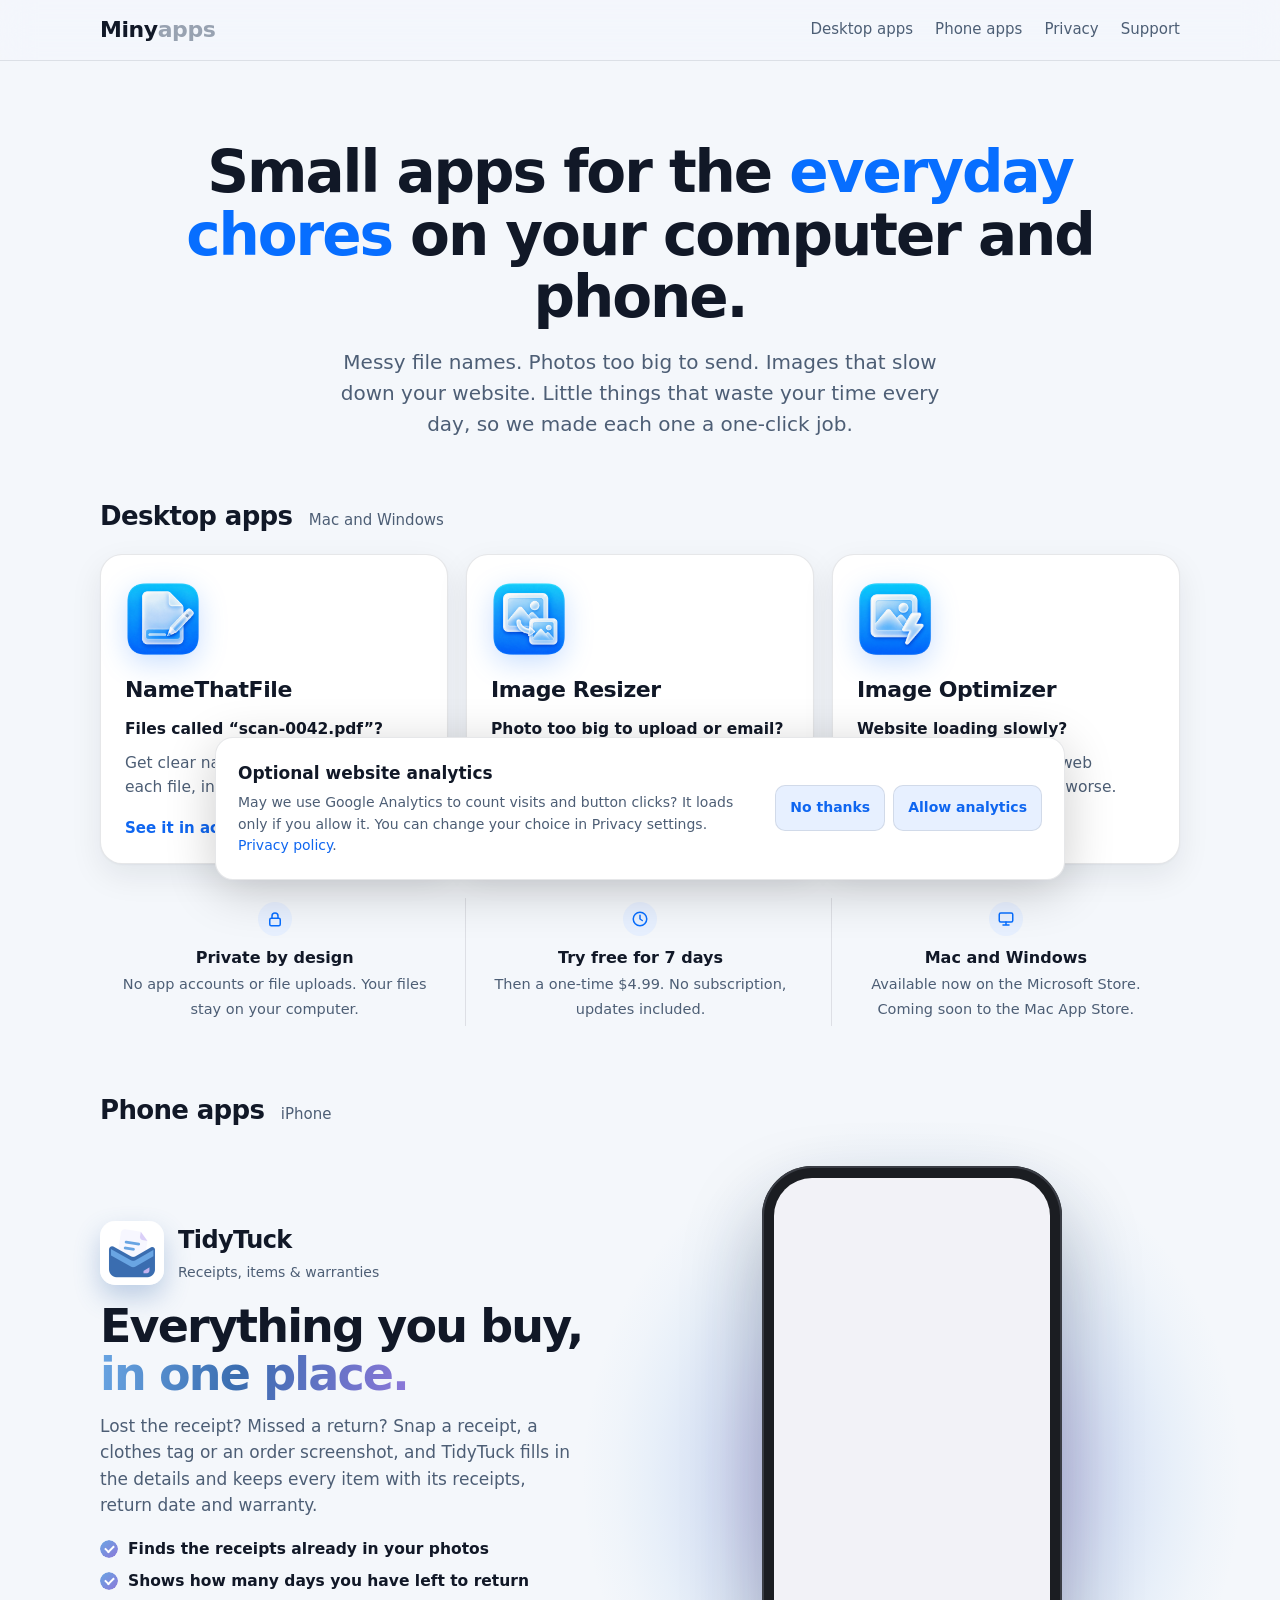
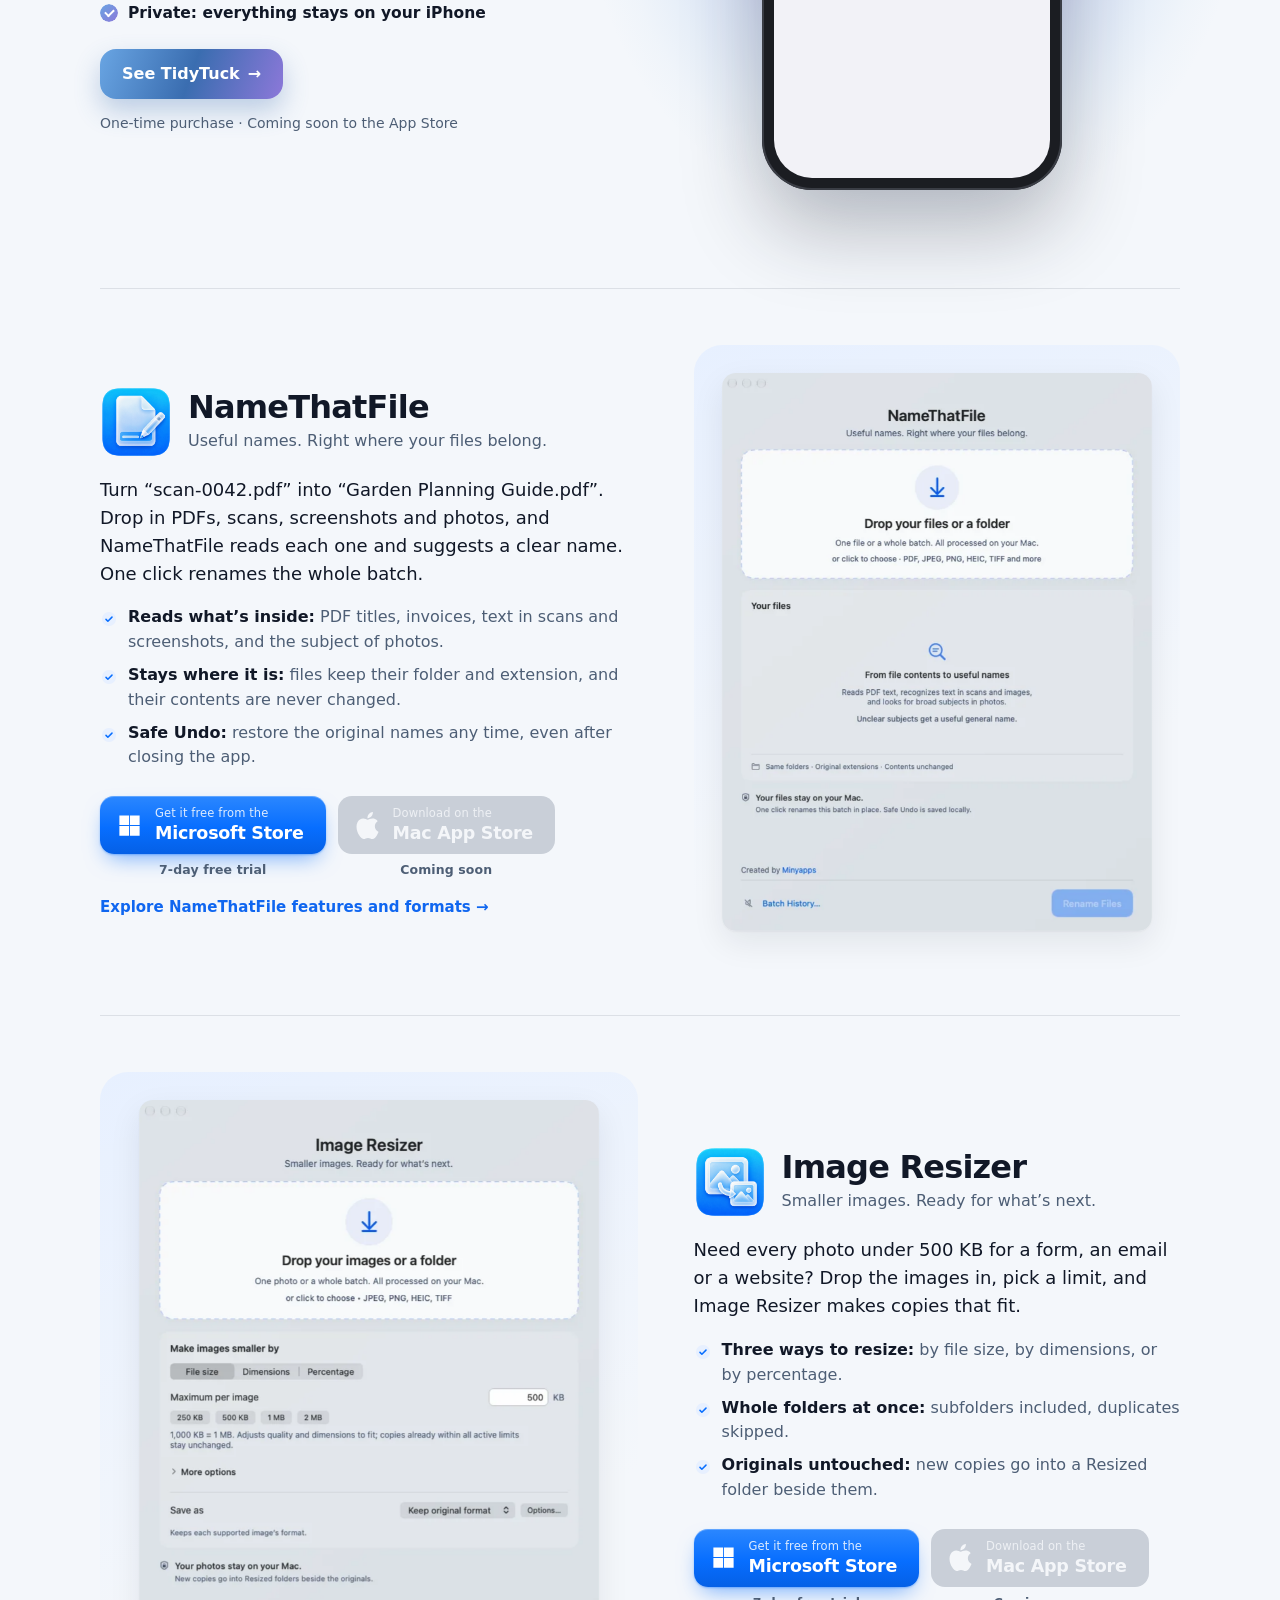
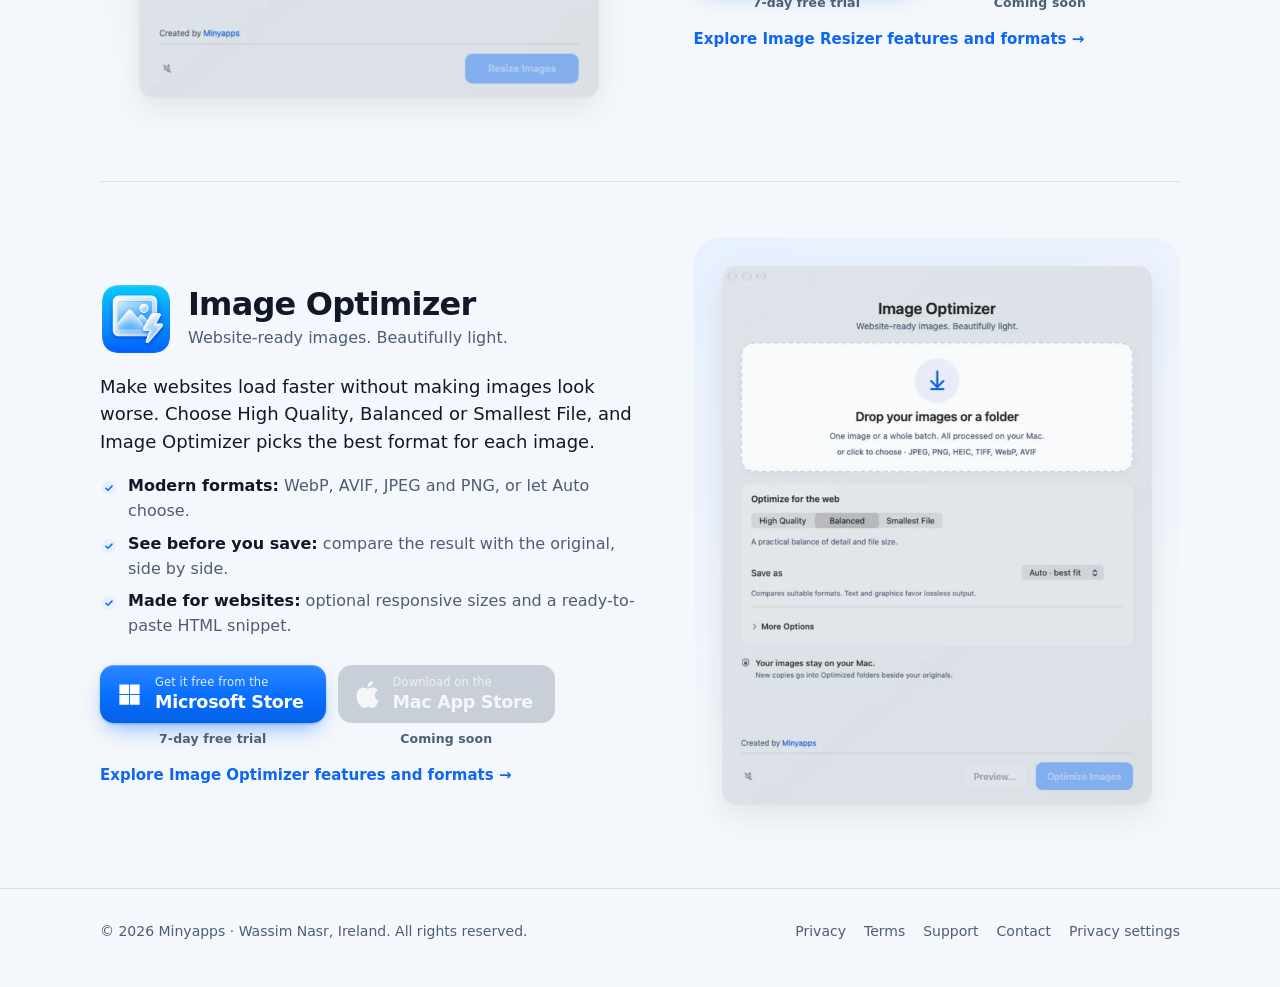
==== commit b7f6bd82: "TidyTuck phone demo: smoother motion and a soft glow with no hard edge Screens fade in on top of the" ====
--- a/index.html
+++ b/index.html
@@ -27,7 +27,7 @@
   <link rel="apple-touch-icon" sizes="180x180" href="/assets/apple-touch-icon.png?v=2">
   <link rel="manifest" href="/site.webmanifest">
   <link rel="stylesheet" href="styles.css?v=15">
-  <link rel="stylesheet" href="tidytuck-demo.css?v=2">
+  <link rel="stylesheet" href="tidytuck-demo.css?v=3">
   <script type="application/ld+json">
 {
   "@context": "https://schema.org",
@@ -182,12 +182,12 @@
       <div class="tt-demo" role="img" aria-label="TidyTuck in action: tap plus, search your iPhone, 12 receipts found, details filled in, 25 days left to return, and a reminder">
         <div class="tt-demo-glow"></div>
         <div class="tt-phone"><div class="tt-screen">
-          <img class="scr" style="--d:0s" src="assets/tidytuck/demo/06-home.jpg" alt="">
-          <img class="scr" style="--d:-15s" src="assets/tidytuck/demo/02-add.jpg" alt="" loading="lazy">
-          <img class="scr" style="--d:-12s" src="assets/tidytuck/demo/03-finding.jpg" alt="" loading="lazy">
-          <img class="scr" style="--d:-9s" src="assets/tidytuck/demo/04-found.jpg" alt="" loading="lazy">
-          <img class="scr" style="--d:-6s" src="assets/tidytuck/demo/07-item.jpg" alt="" loading="lazy">
-          <img class="scr" style="--d:-3s" src="assets/tidytuck/demo/09-reminders.jpg" alt="" loading="lazy">
+          <img class="scr" style="--d:0s" src="assets/tidytuck/demo/06-home.jpg" alt="" decoding="async">
+          <img class="scr" style="--d:-15s" src="assets/tidytuck/demo/02-add.jpg" alt="" decoding="async">
+          <img class="scr" style="--d:-12s" src="assets/tidytuck/demo/03-finding.jpg" alt="" decoding="async">
+          <img class="scr" style="--d:-9s" src="assets/tidytuck/demo/04-found.jpg" alt="" decoding="async">
+          <img class="scr" style="--d:-6s" src="assets/tidytuck/demo/07-item.jpg" alt="" decoding="async">
+          <img class="scr" style="--d:-3s" src="assets/tidytuck/demo/09-reminders.jpg" alt="" decoding="async">
           <span class="tap t1"></span><span class="tap t2"></span>
         </div></div>
         <div class="fl fl-rc r1"><b>NORTHLANE</b>Linen shirt 26.00<i></i></div>
--- a/tidytuck-demo.css
+++ b/tidytuck-demo.css
@@ -1,95 +1,119 @@
 /* TidyTuck animated phone: real app screens cycling inside a phone, with floating cards that match
-   each moment. Pure CSS, silent, 18 s loop (6 screens x 3 s). Used on the home page and tidytuck.html. */
-.tt-demo { --loop: 18s; position: relative; width: 520px; max-width: 100%; height: 660px; margin: 0 auto; font-family: inherit; color: #1b2230; }
-.tt-demo-glow { position: absolute; left: 50%; top: 50%; width: 560px; height: 560px; transform: translate(-50%, -50%); border-radius: 50%; filter: blur(50px);
-  background: radial-gradient(closest-side, rgba(140, 120, 217, 0.32), rgba(105, 165, 227, 0.16) 60%, transparent); pointer-events: none; }
+   each moment. Pure CSS, silent, 18 s loop (6 screens x 3 s). Used on the home page and tidytuck.html.
+   Only transform and opacity animate, so everything runs on the GPU. */
+.tt-demo { --loop: 18s; --ease: cubic-bezier(0.45, 0.05, 0.25, 1); position: relative; width: 520px; max-width: 100%; height: 660px; margin: 0 auto;
+  font-family: inherit; color: #1b2230; }
+
+/* Soft light behind the phone: a gradient that is fully transparent before its own edge, so nothing can cut it off */
+.tt-demo-glow { position: absolute; inset: -30px -70px; pointer-events: none;
+  background: radial-gradient(closest-side, rgba(140, 120, 217, 0.5) 25%, rgba(128, 136, 221, 0.36) 45%, rgba(114, 152, 225, 0.2) 63%,
+    rgba(107, 162, 227, 0.09) 79%, rgba(105, 165, 227, 0.03) 90%, rgba(105, 165, 227, 0) 100%); }
 
 .tt-phone { position: absolute; left: 50%; top: 18px; width: 300px; padding: 12px; margin-left: -150px; border-radius: 50px; background: #1b1d22;
-  box-shadow: 0 40px 80px rgba(27, 34, 48, 0.3), inset 0 0 0 2px #3a3d45; animation: ttFloat 6s ease-in-out infinite; }
-.tt-screen { position: relative; width: 276px; aspect-ratio: 1320 / 2868; border-radius: 38px; overflow: hidden; background: #f2f2f7; }
-.tt-screen .scr { position: absolute; inset: 0; width: 100%; height: 100%; object-fit: cover; opacity: 0;
-  animation: ttScreen var(--loop) linear infinite; animation-delay: var(--d); }
+  box-shadow: 0 40px 80px rgba(27, 34, 48, 0.28), inset 0 0 0 2px #3a3d45; will-change: transform;
+  animation: ttFloat 8s ease-in-out infinite; }
+@keyframes ttFloat { 0%, 100% { transform: translate3d(0, 0, 0); } 50% { transform: translate3d(0, -10px, 0); } }
+
+.tt-screen { position: relative; width: 276px; aspect-ratio: 1320 / 2868; border-radius: 38px; overflow: hidden; background: #f2f2f7; transform: translateZ(0); }
+/* Each screen fades in on top of the one before, which only fades out once it is covered: no flash between screens */
+.tt-screen .scr { position: absolute; inset: 0; width: 100%; height: 100%; object-fit: cover; opacity: 0; will-change: opacity, transform;
+  animation: ttScreen var(--loop) infinite; animation-delay: var(--d); }
 @keyframes ttScreen {
-  0% { opacity: 0; transform: scale(1.03); }
-  2.5% { opacity: 1; transform: scale(1); }
-  16.7% { opacity: 1; transform: scale(1); }
-  19.2% { opacity: 0; transform: scale(0.99); }
-  100% { opacity: 0; }
+  0% { opacity: 0; transform: scale(1.025); animation-timing-function: cubic-bezier(0.25, 0.1, 0.25, 1); }
+  4% { opacity: 1; transform: scale(1); }
+  21% { opacity: 1; transform: scale(1); animation-timing-function: ease-in-out; }
+  24.5% { opacity: 0; transform: scale(1); }
+  100% { opacity: 0; transform: scale(1); }
 }
-@keyframes ttFloat { 0%, 100% { transform: translateY(0) rotate(1deg); } 50% { transform: translateY(-8px) rotate(-0.5deg); } }
 
 /* Taps on the real screen: + on home, then Search my iPhone */
-.tt-screen .tap { position: absolute; width: 44px; height: 44px; margin: -22px 0 0 -22px; border-radius: 50%; opacity: 0;
-  border: 3px solid rgba(58, 109, 176, 0.9); background: rgba(255, 255, 255, 0.5); animation: var(--a) var(--loop) ease-out infinite; }
+.tt-screen .tap { position: absolute; width: 44px; height: 44px; margin: -22px 0 0 -22px; border-radius: 50%; opacity: 0; will-change: transform, opacity;
+  border: 3px solid rgba(58, 109, 176, 0.9); background: rgba(255, 255, 255, 0.5); animation: var(--a) var(--loop) infinite; }
 .tt-screen .t1 { left: 50%; top: 95.4%; --a: ttTap1; }
 .tt-screen .t2 { left: 50%; top: 54.6%; --a: ttTap2; }
-@keyframes ttTap1 { 0%, 11.5% { opacity: 0; transform: scale(0.4); } 12.5% { opacity: 1; transform: scale(0.6); } 16% { opacity: 0; transform: scale(1.7); } 100% { opacity: 0; } }
-@keyframes ttTap2 { 0%, 28% { opacity: 0; transform: scale(0.4); } 29% { opacity: 1; transform: scale(0.6); } 32.5% { opacity: 0; transform: scale(1.7); } 100% { opacity: 0; } }
+@keyframes ttTap1 { 0%, 11% { opacity: 0; transform: scale(0.5); } 12.5% { opacity: 1; transform: scale(0.7); animation-timing-function: cubic-bezier(0.2, 0.7, 0.3, 1); }
+  16.5% { opacity: 0; transform: scale(1.7); } 100% { opacity: 0; transform: scale(1.7); } }
+@keyframes ttTap2 { 0%, 27.5% { opacity: 0; transform: scale(0.5); } 29% { opacity: 1; transform: scale(0.7); animation-timing-function: cubic-bezier(0.2, 0.7, 0.3, 1); }
+  33% { opacity: 0; transform: scale(1.7); } 100% { opacity: 0; transform: scale(1.7); } }
 
 /* Floating cards around the phone */
-.tt-demo .fl { position: absolute; opacity: 0; will-change: transform, opacity; animation: var(--a) var(--loop) cubic-bezier(.22, .9, .3, 1) infinite; }
-.fl-card { background: rgba(255, 255, 255, 0.96); border-radius: 18px; box-shadow: 0 16px 36px rgba(27, 34, 48, 0.16), 0 0 0 1px rgba(27, 34, 48, 0.05); }
+.tt-demo .fl { position: absolute; opacity: 0; will-change: transform, opacity; backface-visibility: hidden;
+  animation: var(--a) var(--loop) var(--ease) infinite; }
+.fl-card { background: rgba(255, 255, 255, 0.97); border-radius: 18px; box-shadow: 0 16px 36px rgba(27, 34, 48, 0.15), 0 0 0 1px rgba(27, 34, 48, 0.05); }
 
-/* 6–9 s: receipts from the photo library fly into the phone */
+/* 6–9 s: receipts from the photo library glide into the phone */
 .fl-rc { width: 92px; padding: 10px 10px 16px; background: #fffdf8; font: 600 7.5px ui-monospace, Menlo, monospace; color: #444; line-height: 1.5;
-  box-shadow: 0 10px 22px rgba(27, 34, 48, 0.18); clip-path: polygon(0 0, 100% 0, 100% 94%, 90% 100%, 80% 94%, 70% 100%, 60% 94%, 50% 100%, 40% 94%, 30% 100%, 20% 94%, 10% 100%, 0 94%); }
+  box-shadow: 0 10px 22px rgba(27, 34, 48, 0.16); clip-path: polygon(0 0, 100% 0, 100% 94%, 90% 100%, 80% 94%, 70% 100%, 60% 94%, 50% 100%, 40% 94%, 30% 100%, 20% 94%, 10% 100%, 0 94%); }
 .fl-rc b { display: block; font: 800 8.5px -apple-system, system-ui, sans-serif; letter-spacing: 0.08em; text-align: center; margin-bottom: 3px; color: #1b2230; }
 .fl-rc i { display: block; height: 10px; margin-top: 5px; background: repeating-linear-gradient(90deg, #333 0 1.5px, transparent 1.5px 3px, #333 3px 4px, transparent 4px 6px); }
 .fl-rc.r1 { left: 0; top: 150px; --a: ttRc1; }
 .fl-rc.r2 { left: 18px; top: 300px; --a: ttRc2; }
 .fl-rc.r3 { left: -6px; top: 440px; --a: ttRc3; }
-@keyframes ttRc1 { 0%, 33% { opacity: 0; transform: translate(-40px, 0) rotate(-14deg); } 35% { opacity: 1; transform: translate(0, 0) rotate(-10deg); }
-  43% { opacity: 1; transform: translate(150px, 60px) rotate(8deg) scale(0.5); } 45%, 100% { opacity: 0; transform: translate(170px, 70px) rotate(10deg) scale(0.3); } }
-@keyframes ttRc2 { 0%, 35% { opacity: 0; transform: translate(-40px, 0) rotate(10deg); } 37% { opacity: 1; transform: translate(0, 0) rotate(6deg); }
-  45% { opacity: 1; transform: translate(140px, -20px) rotate(-6deg) scale(0.5); } 47%, 100% { opacity: 0; transform: translate(160px, -24px) rotate(-8deg) scale(0.3); } }
-@keyframes ttRc3 { 0%, 37% { opacity: 0; transform: translate(-40px, 0) rotate(-6deg); } 39% { opacity: 1; transform: translate(0, 0) rotate(-12deg); }
-  47% { opacity: 1; transform: translate(160px, -110px) rotate(6deg) scale(0.5); } 49%, 100% { opacity: 0; transform: translate(180px, -120px) rotate(8deg) scale(0.3); } }
+@keyframes ttRc1 { 0%, 32% { opacity: 0; transform: translate3d(-34px, 8px, 0) rotate(-14deg); } 36% { opacity: 1; transform: translate3d(0, 0, 0) rotate(-10deg); }
+  38.5% { opacity: 1; transform: translate3d(8px, 3px, 0) rotate(-8deg); } 45.5% { opacity: 0.85; transform: translate3d(150px, 60px, 0) rotate(8deg) scale(0.5); }
+  48%, 100% { opacity: 0; transform: translate3d(166px, 66px, 0) rotate(10deg) scale(0.34); } }
+@keyframes ttRc2 { 0%, 34% { opacity: 0; transform: translate3d(-34px, -6px, 0) rotate(10deg); } 38% { opacity: 1; transform: translate3d(0, 0, 0) rotate(6deg); }
+  40.5% { opacity: 1; transform: translate3d(8px, -1px, 0) rotate(4deg); } 47.5% { opacity: 0.85; transform: translate3d(140px, -20px, 0) rotate(-6deg) scale(0.5); }
+  50%, 100% { opacity: 0; transform: translate3d(156px, -24px, 0) rotate(-8deg) scale(0.34); } }
+@keyframes ttRc3 { 0%, 36% { opacity: 0; transform: translate3d(-34px, 6px, 0) rotate(-6deg); } 40% { opacity: 1; transform: translate3d(0, 0, 0) rotate(-12deg); }
+  42.5% { opacity: 1; transform: translate3d(8px, -4px, 0) rotate(-10deg); } 49.5% { opacity: 0.85; transform: translate3d(160px, -110px, 0) rotate(6deg) scale(0.5); }
+  52%, 100% { opacity: 0; transform: translate3d(176px, -120px, 0) rotate(8deg) scale(0.34); } }
 
 /* 9–12 s: the total lands beside the phone */
 .fl-count { right: -8px; top: 230px; display: flex; align-items: center; gap: 10px; padding: 12px 16px; --a: ttCount; }
 .fl-count strong { font-size: 34px; letter-spacing: -0.04em; line-height: 1; background: linear-gradient(100deg, #69a5e3, #3a6db0 45%, #8c78d9); -webkit-background-clip: text; background-clip: text; color: transparent; }
 .fl-count span { font-size: 13px; font-weight: 700; line-height: 1.2; }
-@keyframes ttCount { 0%, 51% { opacity: 0; transform: translateX(30px) scale(0.8); } 53.5% { opacity: 1; transform: none; } 64% { opacity: 1; transform: none; } 66.5%, 100% { opacity: 0; transform: translateY(-10px); } }
+@keyframes ttCount { 0%, 51% { opacity: 0; transform: translate3d(26px, 0, 0) scale(0.9); } 55.5% { opacity: 1; transform: translate3d(0, 0, 0) scale(1); }
+  63.5% { opacity: 1; transform: translate3d(0, -4px, 0) scale(1); } 67.5%, 100% { opacity: 0; transform: translate3d(0, -14px, 0) scale(0.98); } }
 
-/* 12–15 s: the details fly onto the item page, and the return window pops out */
+/* 12–15 s: the details glide onto the item page, and the return window pops out */
 .fl-chip { left: -10px; display: flex; gap: 8px; align-items: baseline; padding: 9px 13px; font-size: 13.5px; font-weight: 700; white-space: nowrap; }
 .fl-chip small { font-size: 9.5px; letter-spacing: 0.12em; color: #3a6db0; }
 .fl-chip.c1 { top: 360px; --a: ttChip1; }
 .fl-chip.c2 { top: 410px; --a: ttChip2; }
 .fl-chip.c3 { top: 460px; --a: ttChip3; }
-@keyframes ttChip1 { 0%, 67% { opacity: 0; transform: translateX(-40px); } 69% { opacity: 1; transform: none; } 75% { opacity: 1; transform: translate(130px, 6px) scale(0.85); } 77%, 100% { opacity: 0; transform: translate(150px, 6px) scale(0.7); } }
-@keyframes ttChip2 { 0%, 68.5% { opacity: 0; transform: translateX(-40px); } 70.5% { opacity: 1; transform: none; } 76.5% { opacity: 1; transform: translate(130px, 6px) scale(0.85); } 78.5%, 100% { opacity: 0; transform: translate(150px, 6px) scale(0.7); } }
-@keyframes ttChip3 { 0%, 70% { opacity: 0; transform: translateX(-40px); } 72% { opacity: 1; transform: none; } 78% { opacity: 1; transform: translate(130px, 6px) scale(0.85); } 80%, 100% { opacity: 0; transform: translate(150px, 6px) scale(0.7); } }
+@keyframes ttChip1 { 0%, 66% { opacity: 0; transform: translate3d(-34px, 0, 0); } 69.5% { opacity: 1; transform: translate3d(0, 0, 0); }
+  71.5% { opacity: 1; transform: translate3d(6px, 0, 0); } 76.5% { opacity: 0.9; transform: translate3d(130px, 6px, 0) scale(0.85); }
+  79%, 100% { opacity: 0; transform: translate3d(148px, 6px, 0) scale(0.72); } }
+@keyframes ttChip2 { 0%, 67.5% { opacity: 0; transform: translate3d(-34px, 0, 0); } 71% { opacity: 1; transform: translate3d(0, 0, 0); }
+  73% { opacity: 1; transform: translate3d(6px, 0, 0); } 78% { opacity: 0.9; transform: translate3d(130px, 6px, 0) scale(0.85); }
+  80.5%, 100% { opacity: 0; transform: translate3d(148px, 6px, 0) scale(0.72); } }
+@keyframes ttChip3 { 0%, 69% { opacity: 0; transform: translate3d(-34px, 0, 0); } 72.5% { opacity: 1; transform: translate3d(0, 0, 0); }
+  74.5% { opacity: 1; transform: translate3d(6px, 0, 0); } 79.5% { opacity: 0.9; transform: translate3d(130px, 6px, 0) scale(0.85); }
+  82%, 100% { opacity: 0; transform: translate3d(148px, 6px, 0) scale(0.72); } }
 .fl-days { right: -14px; top: 300px; padding: 14px 18px; border-radius: 20px; color: #fff; background: linear-gradient(120deg, #69a5e3, #8c78d9);
-  box-shadow: 0 18px 36px rgba(140, 120, 217, 0.4); --a: ttDays; }
+  box-shadow: 0 18px 36px rgba(140, 120, 217, 0.36); --a: ttDays; }
 .fl-days b { display: block; font-size: 24px; letter-spacing: -0.03em; line-height: 1.05; }
 .fl-days span { font-size: 12px; font-weight: 600; opacity: 0.92; }
-@keyframes ttDays { 0%, 70% { opacity: 0; transform: scale(0.6) rotate(-8deg); } 72.5% { opacity: 1; transform: scale(1.06) rotate(-4deg); } 74% { transform: scale(1) rotate(-4deg); }
-  81% { opacity: 1; transform: scale(1) rotate(-4deg); } 83.5%, 100% { opacity: 0; transform: scale(0.95) rotate(-4deg) translateY(-8px); } }
+@keyframes ttDays { 0%, 70% { opacity: 0; transform: translate3d(0, 10px, 0) scale(0.82) rotate(-7deg); } 74.5% { opacity: 1; transform: translate3d(0, 0, 0) scale(1) rotate(-4deg); }
+  81% { opacity: 1; transform: translate3d(0, -3px, 0) scale(1) rotate(-4deg); } 85%, 100% { opacity: 0; transform: translate3d(0, -12px, 0) scale(0.97) rotate(-4deg); } }
 
 /* 15–18 s: a reminder arrives */
 .fl-note { right: -20px; top: 70px; width: 250px; display: flex; gap: 10px; align-items: center; padding: 11px 13px; border-radius: 20px;
-  background: rgba(255, 255, 255, 0.92); backdrop-filter: blur(14px); -webkit-backdrop-filter: blur(14px); --a: ttNote; }
+  background: rgba(255, 255, 255, 0.97); --a: ttNote; }
 .fl-note img { width: 34px; height: 34px; border-radius: 8px; }
 .fl-note div { font-size: 11px; line-height: 1.3; color: #5d6676; }
 .fl-note div b { display: block; color: #1b2230; font-size: 12.5px; }
-@keyframes ttNote { 0%, 85% { opacity: 0; transform: translateY(-30px) scale(0.96); } 87.5% { opacity: 1; transform: none; } 97% { opacity: 1; transform: none; } 99.5%, 100% { opacity: 0; transform: translateY(-12px); } }
+@keyframes ttNote { 0%, 84.5% { opacity: 0; transform: translate3d(0, -26px, 0) scale(0.97); } 89% { opacity: 1; transform: translate3d(0, 0, 0) scale(1); }
+  96% { opacity: 1; transform: translate3d(0, 0, 0) scale(1); } 99.5%, 100% { opacity: 0; transform: translate3d(0, -12px, 0) scale(0.99); } }
 
-/* Phones: scale the whole scene (zoom also shrinks its layout box) and keep cards inside the screen */
+/* The cards reach a little past the demo; clip sideways overflow at the page edge, never at the section */
+body { overflow-x: clip; }
+
+/* Phones: scale the whole scene (zoom also shrinks its layout box) */
 @media (max-width: 600px) {
   .tt-demo { width: 420px; zoom: 0.8; }
 }
 @media (max-width: 380px) { .tt-demo { zoom: 0.74; } }
-.phone-apps, .tt-hero { overflow-x: clip; }
 @media (prefers-reduced-motion: reduce) {
   .tt-demo *, .tt-phone { animation: none !important; }
   .tt-screen .scr:first-of-type { opacity: 1; }
   .tt-demo .fl { display: none; }
 }
 @media (prefers-color-scheme: dark) {
-  .fl-card { background: rgba(32, 38, 52, 0.96); box-shadow: 0 16px 36px rgba(0, 0, 0, 0.4), 0 0 0 1px rgba(255, 255, 255, 0.06); color: #eef1f6; }
+  .fl-card { background: rgba(32, 38, 52, 0.97); box-shadow: 0 16px 36px rgba(0, 0, 0, 0.4), 0 0 0 1px rgba(255, 255, 255, 0.06); color: #eef1f6; }
   .fl-chip small { color: #9cc6f0; }
-  .fl-note { background: rgba(32, 38, 52, 0.92); }
+  .fl-note { background: rgba(32, 38, 52, 0.97); }
   .fl-note div { color: #aab4c3; }
   .fl-note div b { color: #eef1f6; }
 }
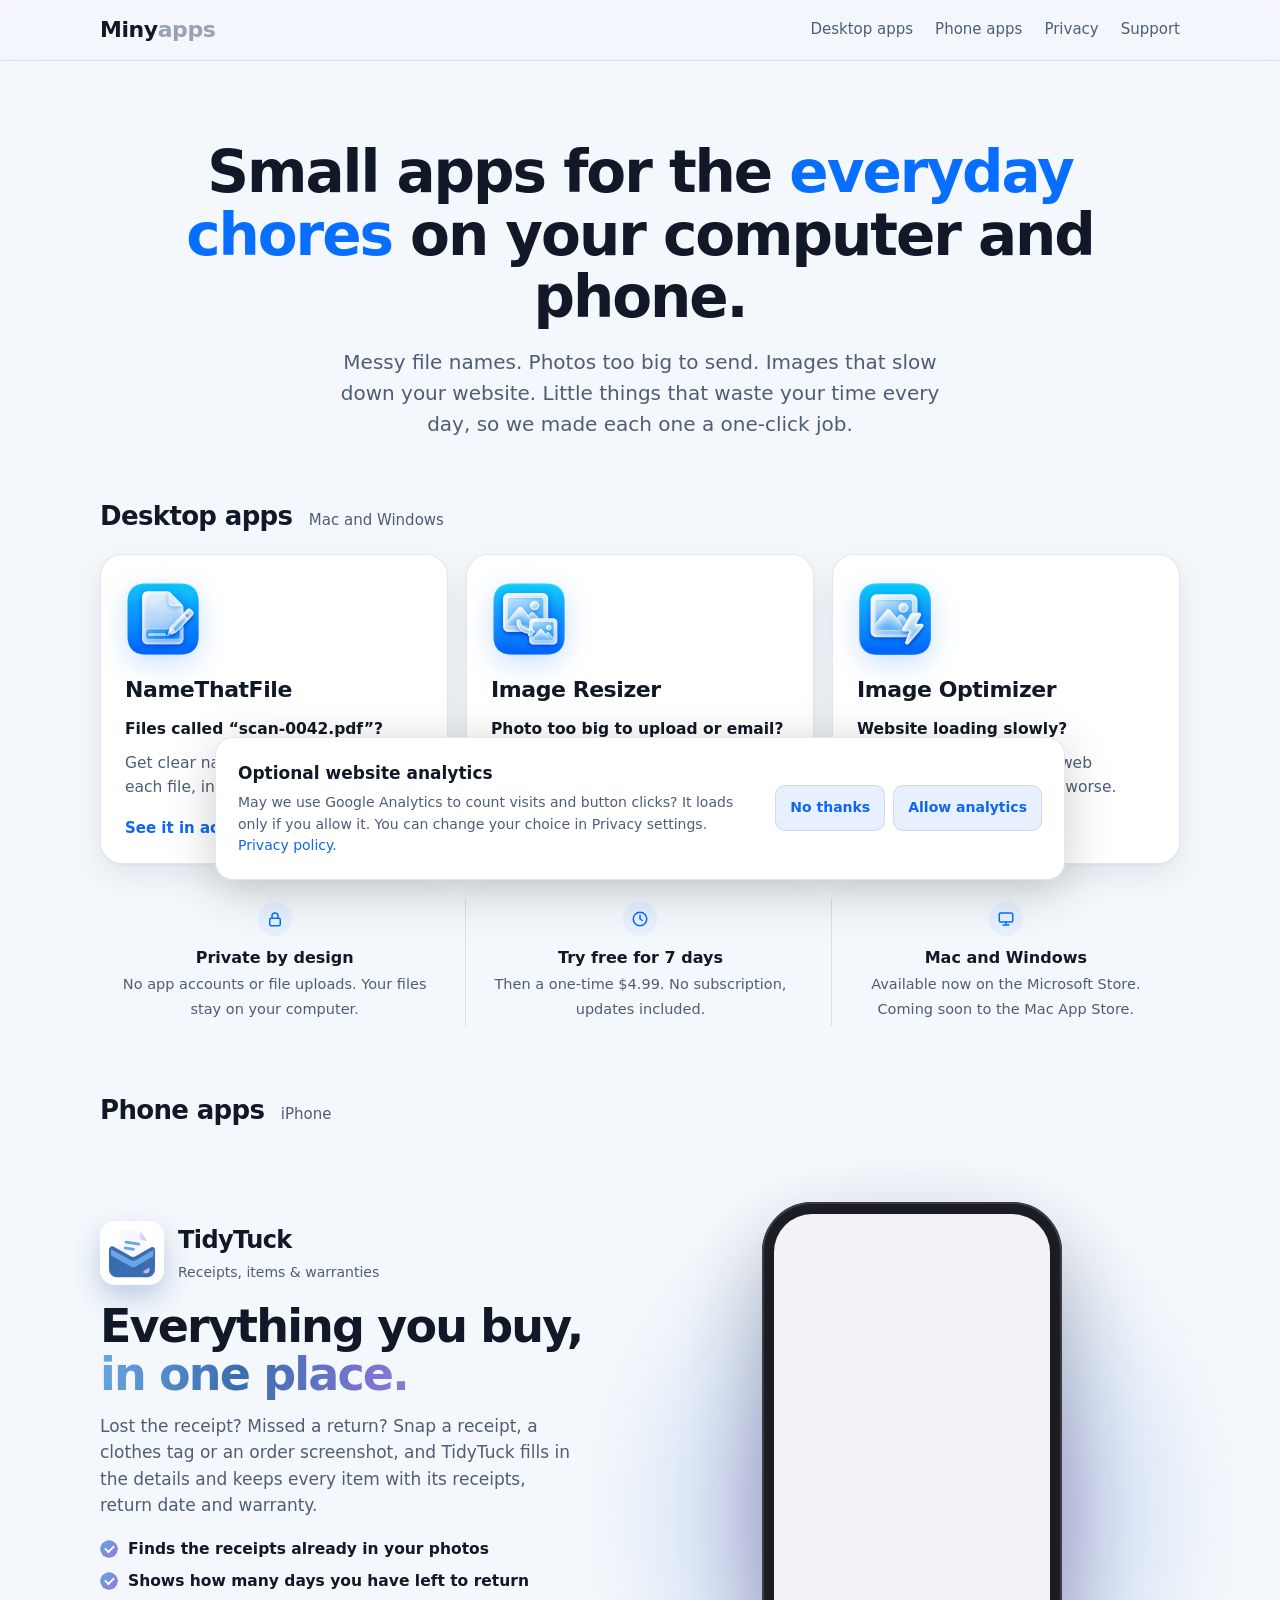
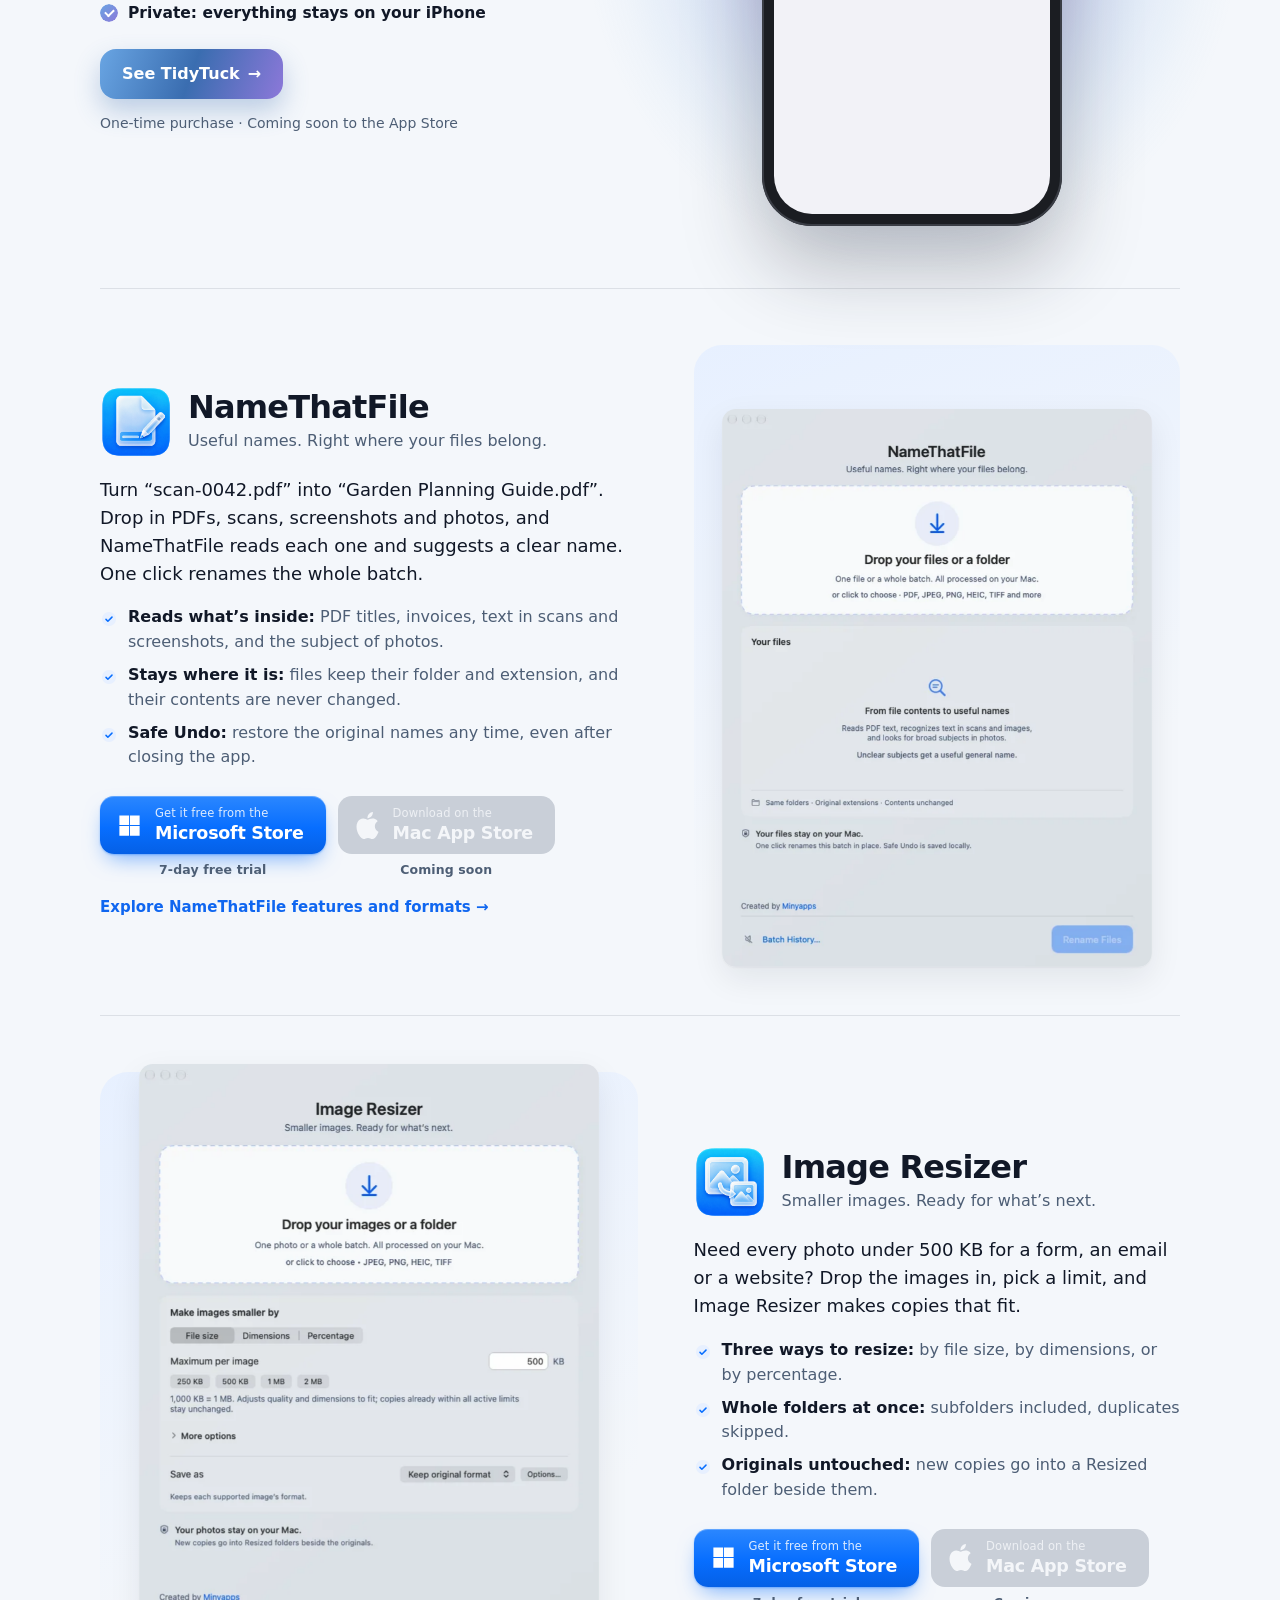
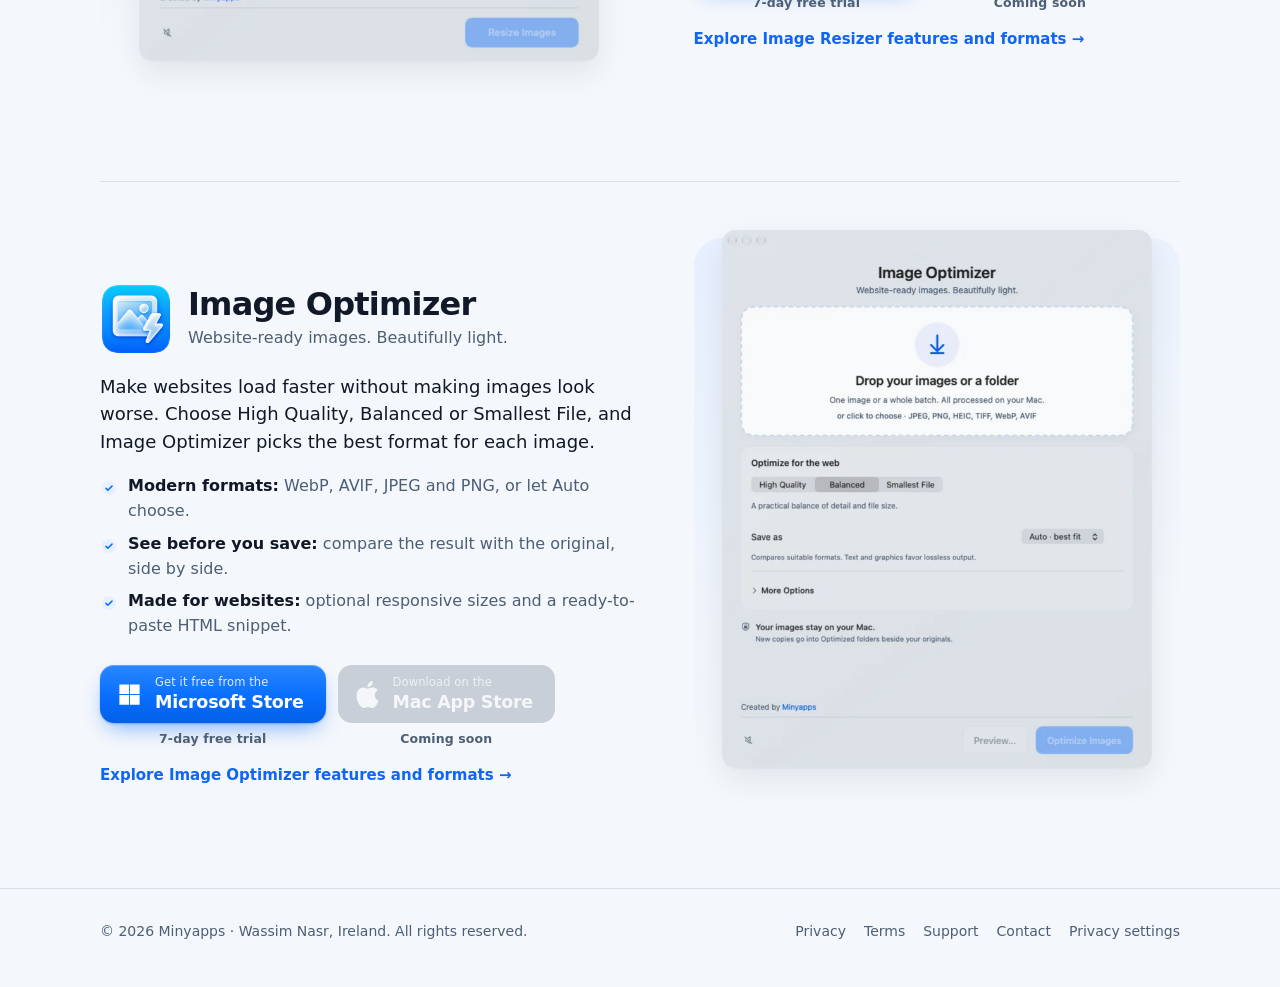
==== commit 1b974f38: "Desktop apps opens the home page at the top; Support shows buttons only; page transitions and parall" ====
--- a/index.html
+++ b/index.html
@@ -26,7 +26,7 @@
   <link rel="icon" type="image/png" sizes="192x192" href="/assets/favicon-192.png?v=2">
   <link rel="apple-touch-icon" sizes="180x180" href="/assets/apple-touch-icon.png?v=2">
   <link rel="manifest" href="/site.webmanifest">
-  <link rel="stylesheet" href="styles.css?v=15">
+  <link rel="stylesheet" href="styles.css?v=16">
   <link rel="stylesheet" href="tidytuck-demo.css?v=3">
   <script type="application/ld+json">
 {
@@ -120,7 +120,7 @@
     <div class="wrap">
       <a class="brand" href="./">Min<span>y</span><span class="suffix">apps</span></a>
       <nav aria-label="Main">
-        <a href="#apps">Desktop apps</a>
+        <a href="./">Desktop apps</a>
         <a href="tidytuck.html">Phone apps</a>
         <a href="privacy.html">Privacy</a>
         <a href="support.html">Support</a>
@@ -332,6 +332,7 @@
       </div>
     </form>
   </dialog>
-  <script src="site.js?v=5"></script>
+  <script src="site.js?v=6"></script>
+  <script defer src="motion.js?v=1"></script>
 </body>
 </html>
--- a/styles.css
+++ b/styles.css
@@ -290,3 +290,24 @@
   .top nav a[href="privacy.html"] { display: none; }
 }
 @media (max-width: 370px) { .top nav { gap: 10px; font-size: 13px; } .brand { font-size: 19px; } }
+
+/* Moving between pages: the page fades and rises while the top bar stays put (browsers without
+   cross-page transitions simply change page as before) */
+@view-transition { navigation: auto; }
+.top { view-transition-name: site-top; }
+::view-transition-old(root) { animation: page-out 0.22s cubic-bezier(0.4, 0, 1, 1) both; }
+::view-transition-new(root) { animation: page-in 0.5s cubic-bezier(0.16, 1, 0.3, 1) both; }
+::view-transition-group(site-top) { animation-duration: 0.35s; }
+@keyframes page-out { to { opacity: 0; transform: translateY(-6px); } }
+@keyframes page-in { from { opacity: 0; transform: translateY(14px); } }
+
+/* Content rising in as it scrolls into view (motion.js adds these only below the fold) */
+.rv { opacity: 0; transform: translate3d(0, 28px, 0);
+  transition: opacity 0.9s cubic-bezier(0.16, 1, 0.3, 1), transform 0.9s cubic-bezier(0.16, 1, 0.3, 1); transition-delay: var(--rv-delay, 0s); }
+.rv.in { opacity: 1; transform: none; }
+.tt-demo, .app .demo, .product-screenshot, .tt-tour { will-change: translate; }
+
+@media (prefers-reduced-motion: reduce) {
+  @view-transition { navigation: none; }
+  .rv { opacity: 1; transform: none; transition: none; }
+}
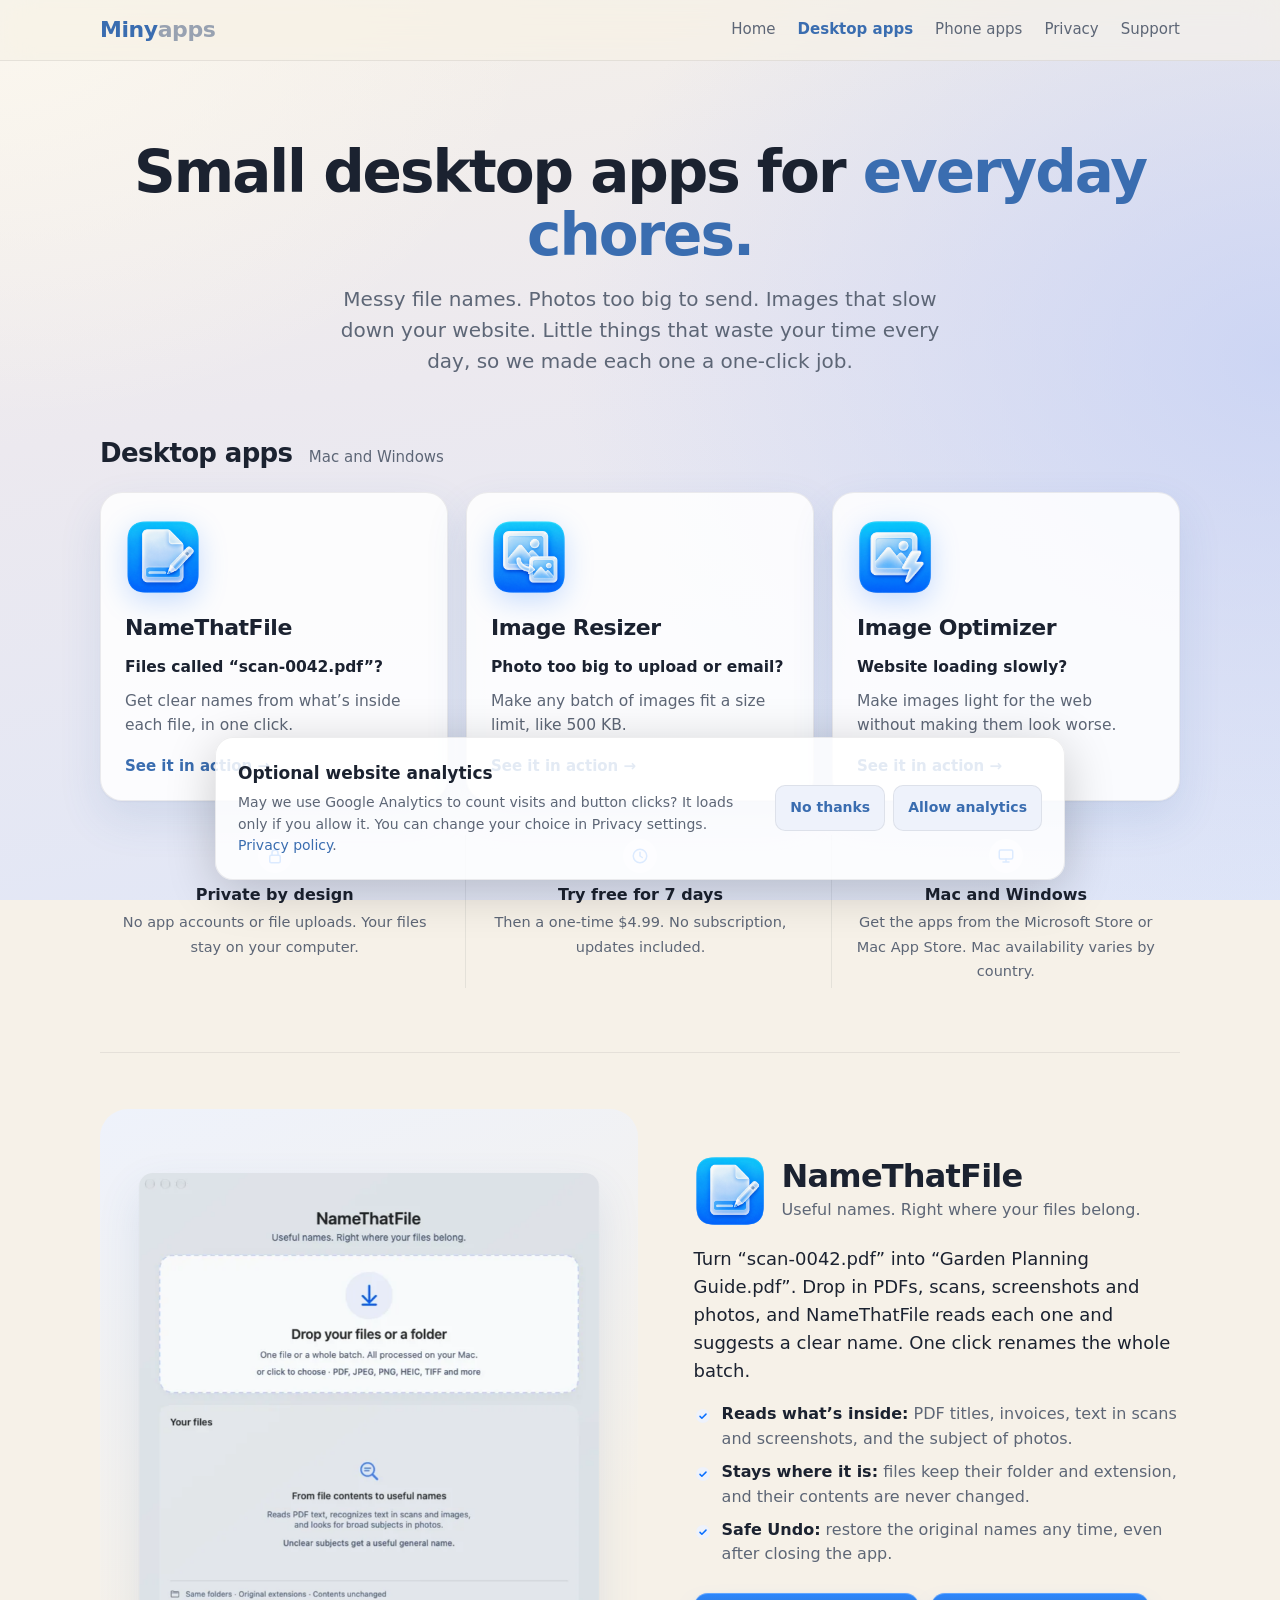
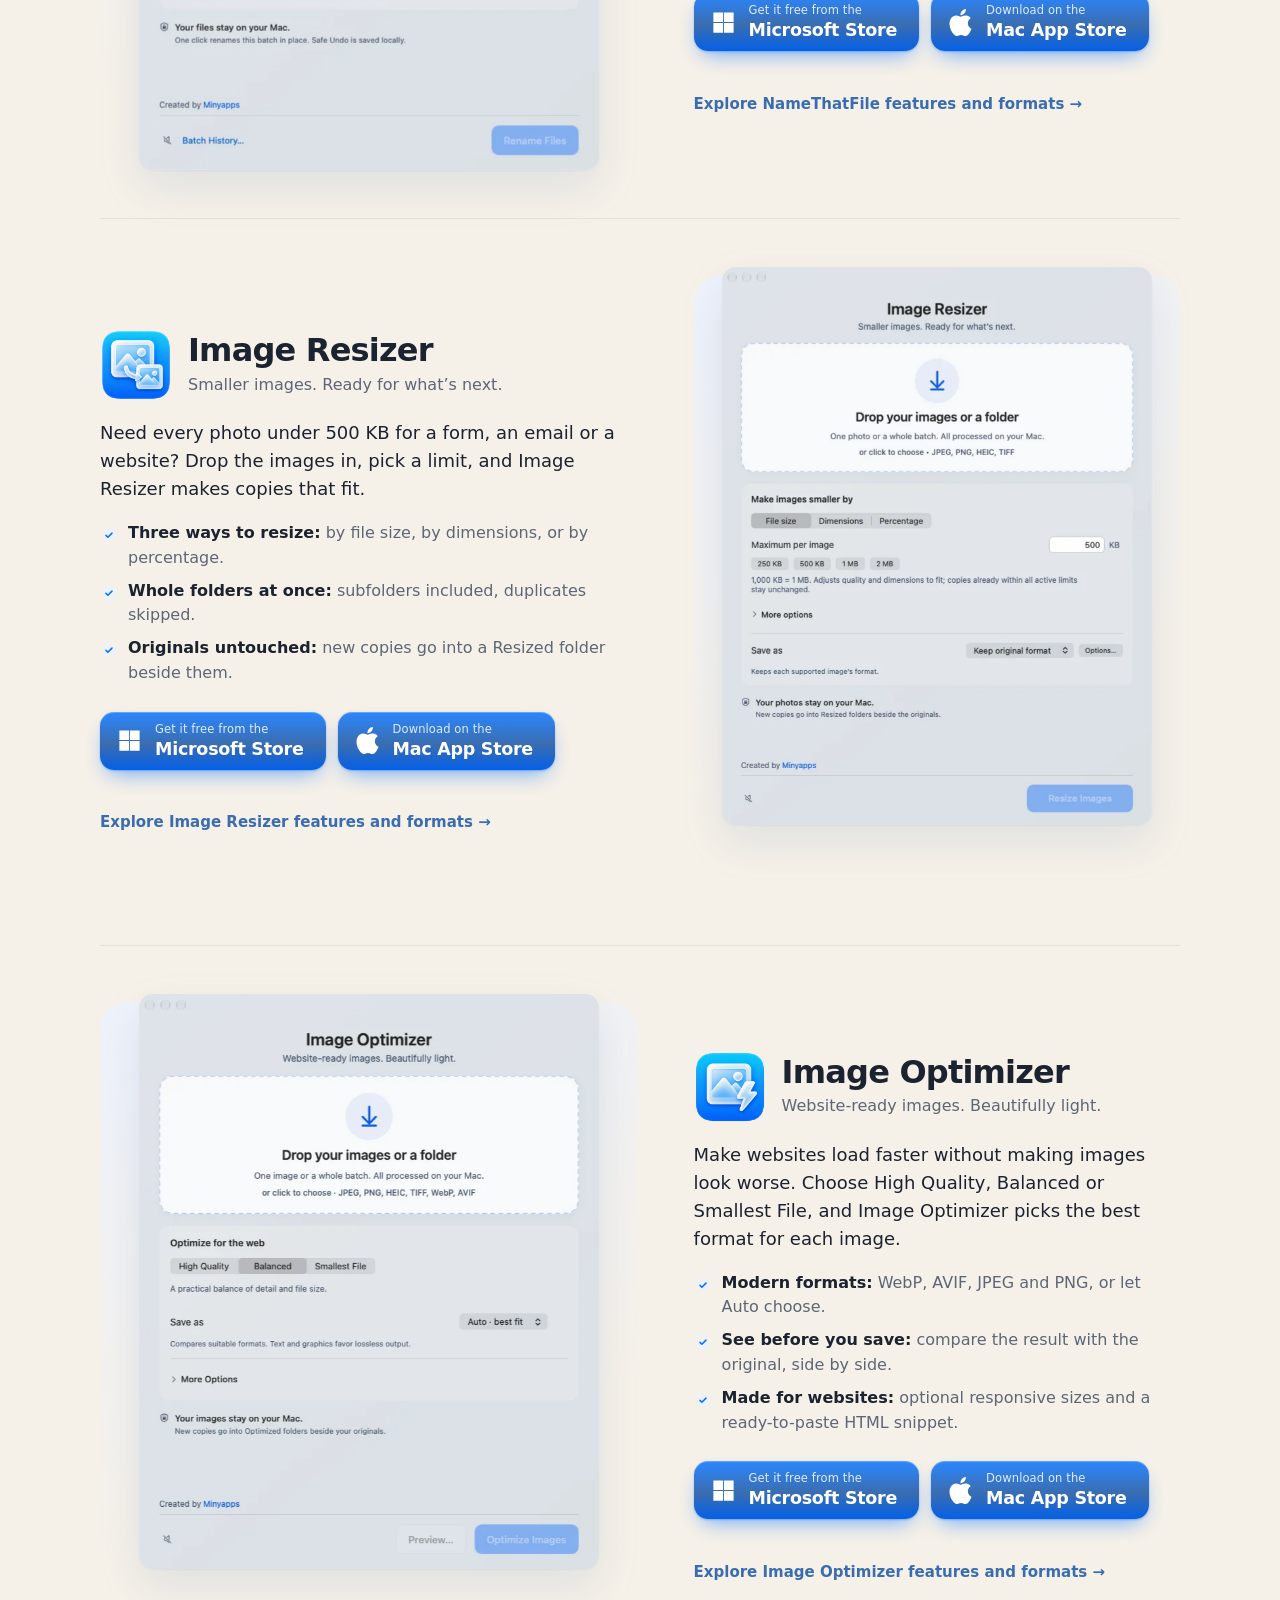
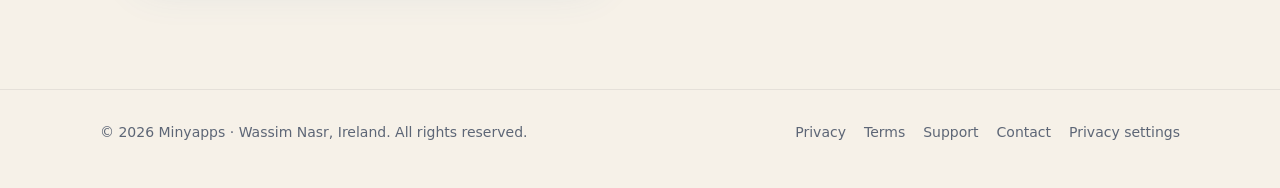
==== commit 008d10c0: "Add Home page, consistent navigation and Mac App Store links Co-authored-by: Codex <noreply@openai.c" ====
--- a/index.html
+++ b/index.html
@@ -3,22 +3,22 @@
 <head>
   <meta charset="utf-8">
   <meta name="viewport" content="width=device-width, initial-scale=1">
-  <title>Minyapps: Rename Files, Resize &amp; Optimize Images</title>
-  <meta name="description" content="Offline apps for Mac and Windows to rename PDFs and images, resize photos to a KB limit and optimize images for websites. Free on the Microsoft Store; Mac App Store coming soon.">
+  <title>Desktop Apps for Mac &amp; Windows | Minyapps</title>
+  <meta name="description" content="Rename files by content with NameThatFile, resize photos to a size limit with Image Resizer, and make lighter web images with Image Optimizer for Mac and Windows.">
   <link rel="canonical" href="https://minyapps.com/">
   <meta name="google-site-verification" content="kemRodjJN62SDvYJ9C0ojbIFePI_NqC3s8vqWaEHpLI">
   <meta name="theme-color" content="#076eff">
   <meta property="og:type" content="website">
   <meta property="og:site_name" content="Minyapps">
   <meta property="og:url" content="https://minyapps.com/">
-  <meta property="og:title" content="Minyapps: Rename Files, Resize &amp; Optimize Images">
-  <meta property="og:description" content="Offline apps for Mac and Windows to rename PDFs and images, resize photos to a KB limit and optimize images for websites. Free on the Microsoft Store; Mac App Store coming soon.">
+  <meta property="og:title" content="Desktop Apps for Mac &amp; Windows | Minyapps">
+  <meta property="og:description" content="Rename files by content with NameThatFile, resize photos to a size limit with Image Resizer, and make lighter web images with Image Optimizer for Mac and Windows.">
   <meta property="og:image" content="https://minyapps.com/assets/share-card.png">
   <meta property="og:image:width" content="1200">
   <meta property="og:image:height" content="630">
   <meta name="twitter:card" content="summary_large_image">
-  <meta name="twitter:title" content="Minyapps: Rename Files, Resize &amp; Optimize Images">
-  <meta name="twitter:description" content="Offline apps for Mac and Windows to rename PDFs and images, resize photos to a KB limit and optimize images for websites. Free on the Microsoft Store; Mac App Store coming soon.">
+  <meta name="twitter:title" content="Desktop Apps for Mac &amp; Windows | Minyapps">
+  <meta name="twitter:description" content="Rename files by content with NameThatFile, resize photos to a size limit with Image Resizer, and make lighter web images with Image Optimizer for Mac and Windows.">
   <meta name="twitter:image" content="https://minyapps.com/assets/share-card.png">
   <link rel="icon" href="/favicon.ico" sizes="48x48">
   <link rel="icon" href="/favicon.svg?v=2" type="image/svg+xml">
@@ -26,8 +26,7 @@
   <link rel="icon" type="image/png" sizes="192x192" href="/assets/favicon-192.png?v=2">
   <link rel="apple-touch-icon" sizes="180x180" href="/assets/apple-touch-icon.png?v=2">
   <link rel="manifest" href="/site.webmanifest">
-  <link rel="stylesheet" href="styles.css?v=16">
-  <link rel="stylesheet" href="tidytuck-demo.css?v=3">
+  <link rel="stylesheet" href="styles.css?v=20">
   <script type="application/ld+json">
 {
   "@context": "https://schema.org",
@@ -95,32 +94,25 @@
         "@id": "https://minyapps.com/#org"
       },
       "@id": "https://minyapps.com/image-optimizer.html#app"
-    },
-    {
-      "@type": "SoftwareApplication",
-      "name": "TidyTuck",
-      "description": "Keeps everything you buy in one place: each item with its receipts, photos, return date and warranty, read and organised on your iPhone.",
-      "applicationCategory": "ProductivityApplication",
-      "operatingSystem": "iOS 18 or later",
-      "image": "https://minyapps.com/assets/tidytuck/tidytuck-icon.png",
-      "url": "https://minyapps.com/tidytuck.html",
-      "publisher": {
-        "@id": "https://minyapps.com/#org"
-      },
-      "@id": "https://minyapps.com/tidytuck.html#app"
     }
   ]
 }
   </script>
   <script defer src="analytics-config.js?v=1"></script>
   <script defer src="analytics.js?v=1"></script>
+  <script defer src="/navigation.js?v=1"></script>
 </head>
 <body>
   <div class="top">
     <div class="wrap">
-      <a class="brand" href="./">Min<span>y</span><span class="suffix">apps</span></a>
-      <nav aria-label="Main">
-        <a href="./">Desktop apps</a>
+      <a class="brand" href="home.html">Min<span>y</span><span class="suffix">apps</span></a>
+      <button type="button" class="menu-toggle" aria-expanded="false" aria-controls="main-navigation">
+        <svg width="20" height="20" viewBox="0 0 24 24" fill="none" stroke="currentColor" stroke-width="2" stroke-linecap="round" aria-hidden="true"><path d="M4 6h16M4 12h16M4 18h16"/></svg>
+        Menu
+      </button>
+      <nav id="main-navigation" aria-label="Main">
+        <a href="home.html">Home</a>
+        <a href="./" aria-current="page">Desktop apps</a>
         <a href="tidytuck.html">Phone apps</a>
         <a href="privacy.html">Privacy</a>
         <a href="support.html">Support</a>
@@ -130,7 +122,7 @@
 
   <main class="wrap">
     <section class="hero">
-      <h1>Small apps for the <em>everyday chores</em> on your computer and phone.</h1>
+      <h1>Small desktop apps for <em>everyday chores.</em></h1>
       <p>Messy file names. Photos too big to send. Images that slow down your website. Little things that waste your time every day, so we made each one a one-click job.</p>
     </section>
 
@@ -162,44 +154,7 @@
     <section class="promise" aria-label="Every app">
       <div class="private"><strong>Private by design</strong><span>No app accounts or file uploads. Your files stay on your computer.</span></div>
       <div class="trial"><strong>Try free for 7 days</strong><span>Then a one-time $4.99. No subscription, updates included.</span></div>
-      <div class="both"><strong>Mac and Windows</strong><span>Available now on the Microsoft Store. Coming soon to the Mac App Store.</span></div>
-    </section>
-
-    <h2 class="section-title" id="phone-apps">Phone apps <span>iPhone</span></h2>
-    <section class="phone-apps" aria-label="Phone apps">
-      <div class="phone-copy">
-        <div class="phone-app"><img src="assets/tidytuck/tidytuck-icon.png" alt="" width="64" height="64"><div><h3>TidyTuck</h3><span>Receipts, items &amp; warranties</span></div></div>
-        <p class="phone-head">Everything you buy, <span>in one place.</span></p>
-        <p class="phone-lead">Lost the receipt? Missed a return? Snap a receipt, a clothes tag or an order screenshot, and TidyTuck fills in the details and keeps every item with its receipts, return date and warranty.</p>
-        <ul class="phone-points">
-          <li>Finds the receipts already in your photos</li>
-          <li>Shows how many days you have left to return</li>
-          <li>Private: everything stays on your iPhone</li>
-        </ul>
-        <a class="phone-more" href="tidytuck.html">See TidyTuck <span aria-hidden="true">→</span></a>
-        <p class="phone-note">One-time purchase · Coming soon to the App Store</p>
-      </div>
-      <div class="tt-demo" role="img" aria-label="TidyTuck in action: tap plus, search your iPhone, 12 receipts found, details filled in, 25 days left to return, and a reminder">
-        <div class="tt-demo-glow"></div>
-        <div class="tt-phone"><div class="tt-screen">
-          <img class="scr" style="--d:0s" src="assets/tidytuck/demo/06-home.jpg" alt="" decoding="async">
-          <img class="scr" style="--d:-15s" src="assets/tidytuck/demo/02-add.jpg" alt="" decoding="async">
-          <img class="scr" style="--d:-12s" src="assets/tidytuck/demo/03-finding.jpg" alt="" decoding="async">
-          <img class="scr" style="--d:-9s" src="assets/tidytuck/demo/04-found.jpg" alt="" decoding="async">
-          <img class="scr" style="--d:-6s" src="assets/tidytuck/demo/07-item.jpg" alt="" decoding="async">
-          <img class="scr" style="--d:-3s" src="assets/tidytuck/demo/09-reminders.jpg" alt="" decoding="async">
-          <span class="tap t1"></span><span class="tap t2"></span>
-        </div></div>
-        <div class="fl fl-rc r1"><b>NORTHLANE</b>Linen shirt 26.00<i></i></div>
-        <div class="fl fl-rc r2"><b>SOUNDWAVE</b>Headphones 249.00<i></i></div>
-        <div class="fl fl-rc r3"><b>STRIDE</b>Trainers 120.00<i></i></div>
-        <div class="fl fl-card fl-count"><strong>12</strong><span>receipts<br>found</span></div>
-        <div class="fl fl-card fl-chip c1"><small>SHOP</small>Northlane Fashion</div>
-        <div class="fl fl-card fl-chip c2"><small>DATE</small>4 Nov 2026</div>
-        <div class="fl fl-card fl-chip c3"><small>PRICE</small>€26.00</div>
-        <div class="fl fl-days"><b>25 days left</b><span>You can still return this</span></div>
-        <div class="fl fl-card fl-note"><img src="assets/tidytuck/tidytuck-icon.png" alt=""><div><b>Return the Wool Coat soon</b>Your return window ends 27 Nov.</div></div>
-      </div>
+      <div class="both"><strong>Mac and Windows</strong><span>Get the apps from the Microsoft Store or Mac App Store. Mac availability varies by country.</span></div>
     </section>
 
     <section class="app" id="namethatfile">
@@ -215,8 +170,8 @@
           <li><b>Safe Undo:</b> restore the original names any time, even after closing the app.</li>
         </ul>
         <div class="stores">
-          <span class="store-soon"><a class="store" href="https://apps.microsoft.com/detail/9N58D9FD21XR?mode=direct" target="_blank" rel="noopener" aria-label="Get NameThatFile free from the Microsoft Store"><svg viewBox="0 0 24 24" aria-hidden="true"><path fill="currentColor" d="M3 3h8.6v8.6H3zm9.4 0H21v8.6h-8.6zM3 12.4h8.6V21H3zm9.4 0H21V21h-8.6z"/></svg><span><small>Get it free from the</small><b>Microsoft Store</b></span></a><small class="soon-note">7-day free trial</small></span>
-          <span class="store-soon"><span class="store store-off" role="img" aria-label="NameThatFile on the Mac App Store: coming soon"><svg viewBox="0 0 24 24" aria-hidden="true"><path fill="currentColor" d="M12.152 6.896c-.948 0-2.415-1.078-3.96-1.04-2.04.027-3.91 1.183-4.961 3.014-2.117 3.675-.546 9.103 1.519 12.09 1.013 1.454 2.208 3.09 3.792 3.039 1.52-.065 2.09-.987 3.935-.987 1.831 0 2.35.987 3.96.948 1.637-.026 2.676-1.48 3.676-2.948 1.156-1.688 1.636-3.325 1.662-3.415-.039-.013-3.182-1.221-3.22-4.857-.026-3.04 2.48-4.494 2.597-4.559-1.429-2.09-3.623-2.324-4.39-2.376-2-.156-3.675 1.09-4.61 1.09zM15.53 3.83c.843-1.012 1.4-2.427 1.245-3.83-1.207.052-2.662.805-3.532 1.818-.78.896-1.454 2.338-1.273 3.714 1.338.104 2.715-.688 3.559-1.701"/></svg><span><small>Download on the</small><b>Mac App Store</b></span></span><small class="soon-note">Coming soon</small></span>
+          <span class="store-soon"><a class="store" href="https://apps.microsoft.com/detail/9N58D9FD21XR?mode=direct" target="_blank" rel="noopener" aria-label="Get NameThatFile free from the Microsoft Store"><svg viewBox="0 0 24 24" aria-hidden="true"><path fill="currentColor" d="M3 3h8.6v8.6H3zm9.4 0H21v8.6h-8.6zM3 12.4h8.6V21H3zm9.4 0H21V21h-8.6z"/></svg><span><small>Get it free from the</small><b>Microsoft Store</b></span></a><small class="soon-note" aria-hidden="true">&nbsp;</small></span>
+          <span class="store-soon"><a class="store" href="https://apps.apple.com/app/id6828109756?mt=12" target="_blank" rel="noopener" data-app="NameThatFile" data-store="mac" aria-label="Download NameThatFile on the Mac App Store"><svg viewBox="0 0 24 24" aria-hidden="true"><path fill="currentColor" d="M12.152 6.896c-.948 0-2.415-1.078-3.96-1.04-2.04.027-3.91 1.183-4.961 3.014-2.117 3.675-.546 9.103 1.519 12.09 1.013 1.454 2.208 3.09 3.792 3.039 1.52-.065 2.09-.987 3.935-.987 1.831 0 2.35.987 3.96.948 1.637-.026 2.676-1.48 3.676-2.948 1.156-1.688 1.636-3.325 1.662-3.415-.039-.013-3.182-1.221-3.22-4.857-.026-3.04 2.48-4.494 2.597-4.559-1.429-2.09-3.623-2.324-4.39-2.376-2-.156-3.675 1.09-4.61 1.09zM15.53 3.83c.843-1.012 1.4-2.427 1.245-3.83-1.207.052-2.662.805-3.532 1.818-.78.896-1.454 2.338-1.273 3.714 1.338.104 2.715-.688 3.559-1.701"/></svg><span><small>Download on the</small><b>Mac App Store</b></span></a><small class="soon-note" aria-hidden="true">&nbsp;</small></span>
         </div>
         <p class="detail-link"><a href="namethatfile.html">Explore NameThatFile features and formats →</a></p>
       </div>
@@ -249,8 +204,8 @@
           <li><b>Originals untouched:</b> new copies go into a Resized folder beside them.</li>
         </ul>
         <div class="stores">
-          <span class="store-soon"><a class="store" href="https://apps.microsoft.com/detail/9NPBX7G7VQWM?mode=direct" target="_blank" rel="noopener" aria-label="Get Image Resizer free from the Microsoft Store"><svg viewBox="0 0 24 24" aria-hidden="true"><path fill="currentColor" d="M3 3h8.6v8.6H3zm9.4 0H21v8.6h-8.6zM3 12.4h8.6V21H3zm9.4 0H21V21h-8.6z"/></svg><span><small>Get it free from the</small><b>Microsoft Store</b></span></a><small class="soon-note">7-day free trial</small></span>
-          <span class="store-soon"><span class="store store-off" role="img" aria-label="Image Resizer on the Mac App Store: coming soon"><svg viewBox="0 0 24 24" aria-hidden="true"><path fill="currentColor" d="M12.152 6.896c-.948 0-2.415-1.078-3.96-1.04-2.04.027-3.91 1.183-4.961 3.014-2.117 3.675-.546 9.103 1.519 12.09 1.013 1.454 2.208 3.09 3.792 3.039 1.52-.065 2.09-.987 3.935-.987 1.831 0 2.35.987 3.96.948 1.637-.026 2.676-1.48 3.676-2.948 1.156-1.688 1.636-3.325 1.662-3.415-.039-.013-3.182-1.221-3.22-4.857-.026-3.04 2.48-4.494 2.597-4.559-1.429-2.09-3.623-2.324-4.39-2.376-2-.156-3.675 1.09-4.61 1.09zM15.53 3.83c.843-1.012 1.4-2.427 1.245-3.83-1.207.052-2.662.805-3.532 1.818-.78.896-1.454 2.338-1.273 3.714 1.338.104 2.715-.688 3.559-1.701"/></svg><span><small>Download on the</small><b>Mac App Store</b></span></span><small class="soon-note">Coming soon</small></span>
+          <span class="store-soon"><a class="store" href="https://apps.microsoft.com/detail/9NPBX7G7VQWM?mode=direct" target="_blank" rel="noopener" aria-label="Get Image Resizer free from the Microsoft Store"><svg viewBox="0 0 24 24" aria-hidden="true"><path fill="currentColor" d="M3 3h8.6v8.6H3zm9.4 0H21v8.6h-8.6zM3 12.4h8.6V21H3zm9.4 0H21V21h-8.6z"/></svg><span><small>Get it free from the</small><b>Microsoft Store</b></span></a><small class="soon-note" aria-hidden="true">&nbsp;</small></span>
+          <span class="store-soon"><a class="store" href="https://apps.apple.com/app/id6828111102?mt=12" target="_blank" rel="noopener" data-app="Image Resizer" data-store="mac" aria-label="Download Image Resizer on the Mac App Store"><svg viewBox="0 0 24 24" aria-hidden="true"><path fill="currentColor" d="M12.152 6.896c-.948 0-2.415-1.078-3.96-1.04-2.04.027-3.91 1.183-4.961 3.014-2.117 3.675-.546 9.103 1.519 12.09 1.013 1.454 2.208 3.09 3.792 3.039 1.52-.065 2.09-.987 3.935-.987 1.831 0 2.35.987 3.96.948 1.637-.026 2.676-1.48 3.676-2.948 1.156-1.688 1.636-3.325 1.662-3.415-.039-.013-3.182-1.221-3.22-4.857-.026-3.04 2.48-4.494 2.597-4.559-1.429-2.09-3.623-2.324-4.39-2.376-2-.156-3.675 1.09-4.61 1.09zM15.53 3.83c.843-1.012 1.4-2.427 1.245-3.83-1.207.052-2.662.805-3.532 1.818-.78.896-1.454 2.338-1.273 3.714 1.338.104 2.715-.688 3.559-1.701"/></svg><span><small>Download on the</small><b>Mac App Store</b></span></a><small class="soon-note" aria-hidden="true">&nbsp;</small></span>
         </div>
         <p class="detail-link"><a href="image-resizer.html">Explore Image Resizer features and formats →</a></p>
       </div>
@@ -283,8 +238,8 @@
           <li><b>Made for websites:</b> optional responsive sizes and a ready-to-paste HTML snippet.</li>
         </ul>
         <div class="stores">
-          <span class="store-soon"><a class="store" href="https://apps.microsoft.com/detail/9NF5MWLJXQD7?mode=direct" target="_blank" rel="noopener" aria-label="Get Image Optimizer free from the Microsoft Store"><svg viewBox="0 0 24 24" aria-hidden="true"><path fill="currentColor" d="M3 3h8.6v8.6H3zm9.4 0H21v8.6h-8.6zM3 12.4h8.6V21H3zm9.4 0H21V21h-8.6z"/></svg><span><small>Get it free from the</small><b>Microsoft Store</b></span></a><small class="soon-note">7-day free trial</small></span>
-          <span class="store-soon"><span class="store store-off" role="img" aria-label="Image Optimizer on the Mac App Store: coming soon"><svg viewBox="0 0 24 24" aria-hidden="true"><path fill="currentColor" d="M12.152 6.896c-.948 0-2.415-1.078-3.96-1.04-2.04.027-3.91 1.183-4.961 3.014-2.117 3.675-.546 9.103 1.519 12.09 1.013 1.454 2.208 3.09 3.792 3.039 1.52-.065 2.09-.987 3.935-.987 1.831 0 2.35.987 3.96.948 1.637-.026 2.676-1.48 3.676-2.948 1.156-1.688 1.636-3.325 1.662-3.415-.039-.013-3.182-1.221-3.22-4.857-.026-3.04 2.48-4.494 2.597-4.559-1.429-2.09-3.623-2.324-4.39-2.376-2-.156-3.675 1.09-4.61 1.09zM15.53 3.83c.843-1.012 1.4-2.427 1.245-3.83-1.207.052-2.662.805-3.532 1.818-.78.896-1.454 2.338-1.273 3.714 1.338.104 2.715-.688 3.559-1.701"/></svg><span><small>Download on the</small><b>Mac App Store</b></span></span><small class="soon-note">Coming soon</small></span>
+          <span class="store-soon"><a class="store" href="https://apps.microsoft.com/detail/9NF5MWLJXQD7?mode=direct" target="_blank" rel="noopener" aria-label="Get Image Optimizer free from the Microsoft Store"><svg viewBox="0 0 24 24" aria-hidden="true"><path fill="currentColor" d="M3 3h8.6v8.6H3zm9.4 0H21v8.6h-8.6zM3 12.4h8.6V21H3zm9.4 0H21V21h-8.6z"/></svg><span><small>Get it free from the</small><b>Microsoft Store</b></span></a><small class="soon-note" aria-hidden="true">&nbsp;</small></span>
+          <span class="store-soon"><a class="store" href="https://apps.apple.com/app/id6828111751?mt=12" target="_blank" rel="noopener" data-app="Image Optimizer" data-store="mac" aria-label="Download Image Optimizer on the Mac App Store"><svg viewBox="0 0 24 24" aria-hidden="true"><path fill="currentColor" d="M12.152 6.896c-.948 0-2.415-1.078-3.96-1.04-2.04.027-3.91 1.183-4.961 3.014-2.117 3.675-.546 9.103 1.519 12.09 1.013 1.454 2.208 3.09 3.792 3.039 1.52-.065 2.09-.987 3.935-.987 1.831 0 2.35.987 3.96.948 1.637-.026 2.676-1.48 3.676-2.948 1.156-1.688 1.636-3.325 1.662-3.415-.039-.013-3.182-1.221-3.22-4.857-.026-3.04 2.48-4.494 2.597-4.559-1.429-2.09-3.623-2.324-4.39-2.376-2-.156-3.675 1.09-4.61 1.09zM15.53 3.83c.843-1.012 1.4-2.427 1.245-3.83-1.207.052-2.662.805-3.532 1.818-.78.896-1.454 2.338-1.273 3.714 1.338.104 2.715-.688 3.559-1.701"/></svg><span><small>Download on the</small><b>Mac App Store</b></span></a><small class="soon-note" aria-hidden="true">&nbsp;</small></span>
         </div>
         <p class="detail-link"><a href="image-optimizer.html">Explore Image Optimizer features and formats →</a></p>
       </div>
--- a/styles.css
+++ b/styles.css
@@ -1,27 +1,35 @@
-/* minyapps.com — one stylesheet for every page. Colours follow the app family (blue #076EFF). */
+/* Shared Minyapps palette, from the TidyTuck page. */
 :root {
-  --blue: #076eff;
-  --blue-ink: #0f66f0;
-  --ink: #111827;
-  --muted: #4d5e75;
+  --blue: #3a6db0;
+  --blue-ink: #3a6db0;
+  --ink: #1b2230;
+  --muted: #5d6676;
   --faint: #98a2b1;
-  --line: rgba(15, 23, 42, 0.1);
-  --page: #f4f7fb;
-  --card: #ffffff;
-  --tint: #e7f0ff;
-  --shadow: 0 1px 2px rgba(15, 23, 42, 0.04), 0 12px 32px rgba(15, 23, 42, 0.08);
+  --line: rgba(27, 34, 48, 0.08);
+  --page: #f6f1e8;
+  --page-wash:
+    radial-gradient(900px 700px at 0% 0%, #fbf7ef 0%, rgba(251, 247, 239, 0) 60%),
+    radial-gradient(1100px 900px at 100% 40%, rgba(195, 207, 245, 0.75) 0%, rgba(195, 207, 245, 0) 65%),
+    linear-gradient(170deg, #f6f1e8 0%, #ece9ef 40%, #dfe6f8 100%);
+  --card: rgba(255, 255, 255, 0.86);
+  --tint: #eef2fb;
+  --shadow: 0 1px 2px rgba(27, 34, 48, 0.04), 0 18px 44px rgba(58, 109, 176, 0.12);
   color-scheme: light dark;
 }
 @media (prefers-color-scheme: dark) {
   :root {
-    --blue-ink: #99d1ff;
-    --ink: #f3f5f8;
-    --muted: #b4bfcd;
+    --blue-ink: #9cc6f0;
+    --ink: #eef1f6;
+    --muted: #aab4c3;
     --faint: #5f6c80;
-    --line: rgba(255, 255, 255, 0.12);
-    --page: #0e141d;
-    --card: #161e2a;
-    --tint: #142033;
+    --line: rgba(255, 255, 255, 0.09);
+    --page: #141821;
+    --page-wash:
+      radial-gradient(900px 700px at 0% 0%, rgba(105, 165, 227, 0.16) 0%, rgba(105, 165, 227, 0) 60%),
+      radial-gradient(1100px 900px at 100% 40%, rgba(140, 120, 217, 0.18) 0%, rgba(140, 120, 217, 0) 65%),
+      linear-gradient(170deg, #141821 0%, #171c27 50%, #1b2131 100%);
+    --card: rgba(28, 34, 46, 0.86);
+    --tint: #232b3a;
     --shadow: 0 1px 2px rgba(0, 0, 0, 0.3), 0 12px 32px rgba(0, 0, 0, 0.35);
   }
 }
@@ -30,9 +38,12 @@
 html { scroll-behavior: smooth; }
 body {
   margin: 0;
+  min-height: 100vh;
   font-family: -apple-system, BlinkMacSystemFont, "Segoe UI Variable Text", "Segoe UI", system-ui, sans-serif;
   color: var(--ink);
-  background: var(--page);
+  background-color: var(--page);
+  background-image: var(--page-wash);
+  background-attachment: fixed;
   line-height: 1.55;
   -webkit-font-smoothing: antialiased;
 }
@@ -43,21 +54,46 @@
 
 /* Header */
 .top { position: sticky; top: 0; z-index: 10; backdrop-filter: saturate(180%) blur(16px); -webkit-backdrop-filter: saturate(180%) blur(16px);
-  background: color-mix(in srgb, var(--page) 78%, transparent); border-bottom: 1px solid var(--line); }
+  background: color-mix(in srgb, var(--page) 72%, transparent); border-bottom: 1px solid var(--line); }
 .top .wrap { display: flex; align-items: center; justify-content: space-between; height: 60px; }
-.brand { font-weight: 800; font-size: 22px; letter-spacing: -0.02em; color: var(--ink); }
+.brand { font-weight: 800; font-size: 22px; letter-spacing: -0.02em; color: var(--blue-ink); }
 .brand span { color: inherit; }
 .brand .suffix { color: var(--faint); font-weight: 700; }
 .brand:hover { text-decoration: none; }
 .top nav { display: flex; gap: 22px; font-size: 15px; }
 .top nav a { color: var(--muted); }
 .top nav a:hover { color: var(--ink); text-decoration: none; }
+.top nav a[aria-current] { color: var(--blue-ink); font-weight: 600; text-decoration: none; }
+footer nav a[aria-current] { color: var(--blue-ink); font-weight: 600; text-decoration: underline; text-underline-offset: 5px; }
+.top a:focus-visible, .menu-toggle:focus-visible, footer nav a:focus-visible { outline: 2px solid var(--blue-ink); outline-offset: 3px; border-radius: 2px; }
+.menu-toggle { display: none; }
 
 /* Hero */
 .hero { text-align: center; padding: 80px 0 48px; }
 .hero h1 { font-size: clamp(36px, 6vw, 58px); line-height: 1.08; letter-spacing: -0.035em; margin: 0 0 18px; }
 .hero h1 em { font-style: normal; color: var(--blue); }
 .hero p { font-size: clamp(17px, 2.2vw, 20px); color: var(--muted); max-width: 640px; margin: 0 auto; }
+
+/* The homepage pairs the TidyTuck tour with three short desktop app cards. */
+.home-hero { display: grid; grid-template-columns: minmax(0, 0.85fr) minmax(0, 1.15fr); align-items: center;
+  gap: clamp(30px, 4.5vw, 58px); padding: clamp(46px, 7vw, 92px) 0 clamp(42px, 6vw, 76px); }
+.home-hero, .home-desktop, .home-desktop .apps, .home-desktop .apps a { scroll-margin-top: 80px; }
+.home-app-name { margin: 0; font-size: 22px; font-weight: 750; line-height: 1.2; letter-spacing: -0.02em; }
+.home-hero h1 { margin: 0 0 18px; max-width: 12ch; font-size: clamp(38px, 4.9vw, 62px); line-height: 1.03; letter-spacing: -0.045em; }
+.home-hero h1 span { color: var(--blue-ink); }
+.home-hero .phone-more { background: linear-gradient(110deg, #35669f, #5c4a9c); }
+.home-film { margin: 0; min-width: 0; }
+.home-film video { display: block; width: 100%; height: auto; aspect-ratio: 16 / 9; object-fit: contain;
+  border: 1px solid var(--line); border-radius: 24px; background: var(--tint); box-shadow: var(--shadow); }
+.home-film figcaption { margin: 10px 4px 0; color: var(--muted); font-size: 14px; }
+.home-desktop { border-top: 1px solid var(--line); padding: 30px 0 clamp(40px, 6vw, 64px); }
+.home-desktop .apps { margin-bottom: 0; }
+.home-hero a:focus-visible, .home-film video:focus-visible, .home-desktop a:focus-visible { outline: 3px solid var(--blue-ink); outline-offset: 4px; }
+@media (max-width: 820px) {
+  .home-hero { grid-template-columns: minmax(0, 1fr); }
+  .home-hero h1 { max-width: 15ch; }
+}
+@media (max-width: 420px) { .home-film video { border-radius: 16px; } }
 
 /* The three apps, side by side */
 .apps { display: grid; grid-template-columns: repeat(3, 1fr); gap: 18px; margin: 0 0 22px; }
@@ -281,15 +317,27 @@
 @media (max-width: 820px) { .phone-apps { grid-template-columns: minmax(0, 1fr); gap: 8px; } }
 @media (prefers-reduced-motion: reduce) { .phone-more, .phone-more:hover { transition: none; transform: none; } }
 
-/* Narrow phones: four nav links beside the logo; Privacy stays in the footer */
-@media (max-width: 560px) {
-  .top nav { gap: 13px; font-size: 13.5px; }
-  .top nav a { white-space: nowrap; }
-  .top .wrap { gap: 14px; }
+/* Keep the links available if the menu script does not load. */
+@media (max-width: 767px) {
+  .top .wrap { height: auto; align-items: flex-start; flex-direction: column; gap: 2px; padding: 6px 0; }
+  .top nav { width: 100%; flex-wrap: wrap; justify-content: space-between; gap: 2px 8px; font-size: 13px; }
+  .top nav a { white-space: nowrap; padding: 5px 0; }
   .brand { font-size: 20px; flex-shrink: 0; }
-  .top nav a[href="privacy.html"] { display: none; }
-}
-@media (max-width: 370px) { .top nav { gap: 10px; font-size: 13px; } .brand { font-size: 19px; } }
+  .top.has-menu .wrap { height: 60px; flex-direction: row; align-items: center; }
+  .has-menu .menu-toggle { display: inline-flex; align-items: center; gap: 8px; min-height: 44px;
+    padding: 0 12px; border: 1px solid var(--line); border-radius: 12px; background: var(--card); color: var(--ink); font: inherit; cursor: pointer; }
+  .has-menu nav { position: absolute; top: calc(100% + 6px); right: 20px; width: min(280px, calc(100% - 40px));
+    flex-direction: column; flex-wrap: nowrap; gap: 0; padding: 6px; background: var(--page);
+    border: 1px solid var(--line); border-radius: 16px; box-shadow: var(--shadow); font-size: 15px;
+    max-height: calc(100dvh - 80px); overflow-y: auto; }
+  .has-menu .menu-toggle[aria-expanded="false"] + nav { display: none; }
+  .has-menu nav a { display: flex; align-items: center; min-height: 44px; padding: 8px 12px; border-radius: 9px; }
+  .has-menu nav a[aria-current] { background: var(--tint); }
+}
+@media (max-width: 370px) { .top .wrap { width: calc(100% - 24px); } }
+
+/* Keep linked sections clear of the sticky header. */
+main [id] { scroll-margin-top: 84px; }
 
 /* Moving between pages: the page fades and rises while the top bar stays put (browsers without
    cross-page transitions simply change page as before) */
@@ -305,6 +353,7 @@
 .rv { opacity: 0; transform: translate3d(0, 28px, 0);
   transition: opacity 0.9s cubic-bezier(0.16, 1, 0.3, 1), transform 0.9s cubic-bezier(0.16, 1, 0.3, 1); transition-delay: var(--rv-delay, 0s); }
 .rv.in { opacity: 1; transform: none; }
+.rv:focus-within { opacity: 1; transform: none; transition: none; }
 .tt-demo, .app .demo, .product-screenshot, .tt-tour { will-change: translate; }
 
 @media (prefers-reduced-motion: reduce) {
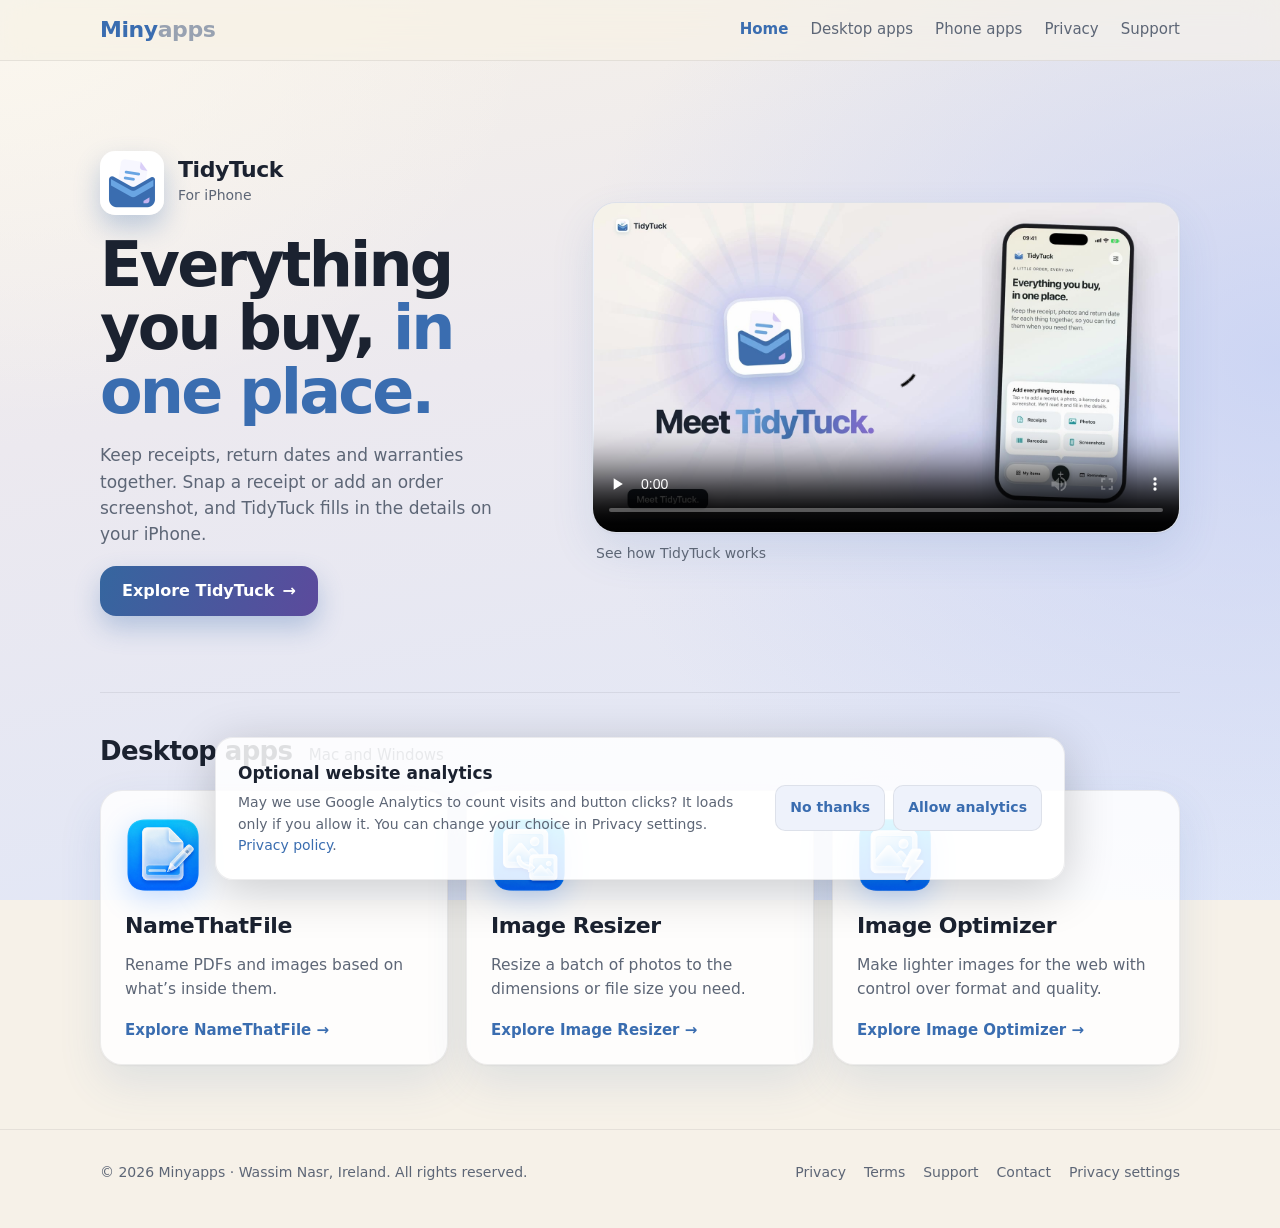
==== commit ddc35688: "Serve Home at the root and move the desktop catalogue to its own URL Co-authored-by: Codex <noreply@" ====
--- a/index.html
+++ b/index.html
@@ -3,22 +3,22 @@
 <head>
   <meta charset="utf-8">
   <meta name="viewport" content="width=device-width, initial-scale=1">
-  <title>Desktop Apps for Mac &amp; Windows | Minyapps</title>
-  <meta name="description" content="Rename files by content with NameThatFile, resize photos to a size limit with Image Resizer, and make lighter web images with Image Optimizer for Mac and Windows.">
+  <title>Home | Minyapps for iPhone, Mac and Windows</title>
+  <meta name="description" content="Keep track of receipts, returns and warranties with TidyTuck for iPhone. Rename files, resize photos and optimize images with Minyapps for Mac and Windows.">
   <link rel="canonical" href="https://minyapps.com/">
   <meta name="google-site-verification" content="kemRodjJN62SDvYJ9C0ojbIFePI_NqC3s8vqWaEHpLI">
-  <meta name="theme-color" content="#076eff">
+  <meta name="theme-color" content="#f6f1e8">
   <meta property="og:type" content="website">
   <meta property="og:site_name" content="Minyapps">
   <meta property="og:url" content="https://minyapps.com/">
-  <meta property="og:title" content="Desktop Apps for Mac &amp; Windows | Minyapps">
-  <meta property="og:description" content="Rename files by content with NameThatFile, resize photos to a size limit with Image Resizer, and make lighter web images with Image Optimizer for Mac and Windows.">
+  <meta property="og:title" content="Minyapps | Apps for iPhone, Mac and Windows">
+  <meta property="og:description" content="Keep track of receipts, returns and warranties with TidyTuck for iPhone. Rename files, resize photos and optimize images with Minyapps for Mac and Windows.">
   <meta property="og:image" content="https://minyapps.com/assets/share-card.png">
   <meta property="og:image:width" content="1200">
   <meta property="og:image:height" content="630">
   <meta name="twitter:card" content="summary_large_image">
-  <meta name="twitter:title" content="Desktop Apps for Mac &amp; Windows | Minyapps">
-  <meta name="twitter:description" content="Rename files by content with NameThatFile, resize photos to a size limit with Image Resizer, and make lighter web images with Image Optimizer for Mac and Windows.">
+  <meta name="twitter:title" content="Minyapps | Apps for iPhone, Mac and Windows">
+  <meta name="twitter:description" content="Keep track of receipts, returns and warranties with TidyTuck for iPhone. Rename files, resize photos and optimize images with Minyapps for Mac and Windows.">
   <meta name="twitter:image" content="https://minyapps.com/assets/share-card.png">
   <link rel="icon" href="/favicon.ico" sizes="48x48">
   <link rel="icon" href="/favicon.svg?v=2" type="image/svg+xml">
@@ -94,6 +94,19 @@
         "@id": "https://minyapps.com/#org"
       },
       "@id": "https://minyapps.com/image-optimizer.html#app"
+    },
+    {
+      "@type": "SoftwareApplication",
+      "name": "TidyTuck",
+      "description": "Keeps everything you buy in one place: each item with its receipts, photos, return date and warranty, read and organised on your iPhone.",
+      "applicationCategory": "ProductivityApplication",
+      "operatingSystem": "iOS 18 or later",
+      "image": "https://minyapps.com/assets/tidytuck/tidytuck-icon.png",
+      "url": "https://minyapps.com/tidytuck.html",
+      "publisher": {
+        "@id": "https://minyapps.com/#org"
+      },
+      "@id": "https://minyapps.com/tidytuck.html#app"
     }
   ]
 }
@@ -101,18 +114,24 @@
   <script defer src="analytics-config.js?v=1"></script>
   <script defer src="analytics.js?v=1"></script>
   <script defer src="/navigation.js?v=1"></script>
+  <script>
+    // Keep previously shared links to desktop app sections working.
+    if (["#apps", "#desktop-apps", "#namethatfile", "#image-resizer", "#image-optimizer"].includes(location.hash)) {
+      location.replace("desktop-apps.html" + location.search + location.hash);
+    }
+  </script>
 </head>
 <body>
   <div class="top">
     <div class="wrap">
-      <a class="brand" href="home.html">Min<span>y</span><span class="suffix">apps</span></a>
+      <a class="brand" href="/" aria-label="Minyapps home">Min<span>y</span><span class="suffix">apps</span></a>
       <button type="button" class="menu-toggle" aria-expanded="false" aria-controls="main-navigation">
         <svg width="20" height="20" viewBox="0 0 24 24" fill="none" stroke="currentColor" stroke-width="2" stroke-linecap="round" aria-hidden="true"><path d="M4 6h16M4 12h16M4 18h16"/></svg>
         Menu
       </button>
       <nav id="main-navigation" aria-label="Main">
-        <a href="home.html">Home</a>
-        <a href="./" aria-current="page">Desktop apps</a>
+        <a href="/" aria-current="page">Home</a>
+        <a href="/desktop-apps.html">Desktop apps</a>
         <a href="tidytuck.html">Phone apps</a>
         <a href="privacy.html">Privacy</a>
         <a href="support.html">Support</a>
@@ -121,141 +140,46 @@
   </div>
 
   <main class="wrap">
-    <section class="hero">
-      <h1>Small desktop apps for <em>everyday chores.</em></h1>
-      <p>Messy file names. Photos too big to send. Images that slow down your website. Little things that waste your time every day, so we made each one a one-click job.</p>
+    <section class="home-hero" id="phone-apps" aria-labelledby="home-title">
+      <div class="home-hero-copy">
+        <div class="phone-app">
+          <img src="assets/tidytuck/tidytuck-icon.png" alt="" width="64" height="64">
+          <div><p class="home-app-name">TidyTuck</p><span>For iPhone</span></div>
+        </div>
+        <h1 id="home-title">Everything you buy, <span>in one place.</span></h1>
+        <p class="phone-lead">Keep receipts, return dates and warranties together. Snap a receipt or add an order screenshot, and TidyTuck fills in the details on your iPhone.</p>
+        <a class="phone-more" href="tidytuck.html">Explore TidyTuck <span aria-hidden="true">→</span></a>
+      </div>
+      <figure class="home-film">
+        <video controls playsinline preload="none" width="1920" height="1080" poster="assets/tidytuck/tour-poster.jpg" aria-label="TidyTuck video tour">
+          <source src="assets/tidytuck/tidytuck-tour-1080p.mp4" type="video/mp4">
+          <a href="tidytuck.html#tour">Watch the TidyTuck tour on its app page</a>.
+        </video>
+        <figcaption>See how TidyTuck works</figcaption>
+      </figure>
     </section>
 
-    <h2 class="section-title" id="desktop-apps">Desktop apps <span>Mac and Windows</span></h2>
-    <section class="apps" id="apps" aria-label="Desktop apps">
-      <a href="#namethatfile">
-        <img src="assets/namethatfile-icon.png" alt="" width="76" height="76">
-        <h3>NameThatFile</h3>
-        <p class="problem">Files called “scan-0042.pdf”?</p>
-        <p>Get clear names from what’s inside each file, in one click.</p>
-        <span class="more">See it in action →</span>
-      </a>
-      <a href="#image-resizer">
-        <img src="assets/image-resizer-icon.png" alt="" width="76" height="76">
-        <h3>Image Resizer</h3>
-        <p class="problem">Photo too big to upload or email?</p>
-        <p>Make any batch of images fit a size limit, like 500 KB.</p>
-        <span class="more">See it in action →</span>
-      </a>
-      <a href="#image-optimizer">
-        <img src="assets/image-optimizer-icon.png" alt="" width="76" height="76">
-        <h3>Image Optimizer</h3>
-        <p class="problem">Website loading slowly?</p>
-        <p>Make images light for the web without making them look worse.</p>
-        <span class="more">See it in action →</span>
-      </a>
-    </section>
-
-    <section class="promise" aria-label="Every app">
-      <div class="private"><strong>Private by design</strong><span>No app accounts or file uploads. Your files stay on your computer.</span></div>
-      <div class="trial"><strong>Try free for 7 days</strong><span>Then a one-time $4.99. No subscription, updates included.</span></div>
-      <div class="both"><strong>Mac and Windows</strong><span>Get the apps from the Microsoft Store or Mac App Store. Mac availability varies by country.</span></div>
-    </section>
-
-    <section class="app" id="namethatfile">
-      <div>
-        <header>
-          <img src="assets/namethatfile-icon.png" alt="" width="72" height="72">
-          <div><h2>NameThatFile</h2><p class="tagline">Useful names. Right where your files belong.</p></div>
-        </header>
-        <p class="lead">Turn “scan-0042.pdf” into “Garden Planning Guide.pdf”. Drop in PDFs, scans, screenshots and photos, and NameThatFile reads each one and suggests a clear name. One click renames the whole batch.</p>
-        <ul>
-          <li><b>Reads what’s inside:</b> PDF titles, invoices, text in scans and screenshots, and the subject of photos.</li>
-          <li><b>Stays where it is:</b> files keep their folder and extension, and their contents are never changed.</li>
-          <li><b>Safe Undo:</b> restore the original names any time, even after closing the app.</li>
-        </ul>
-        <div class="stores">
-          <span class="store-soon"><a class="store" href="https://apps.microsoft.com/detail/9N58D9FD21XR?mode=direct" target="_blank" rel="noopener" aria-label="Get NameThatFile free from the Microsoft Store"><svg viewBox="0 0 24 24" aria-hidden="true"><path fill="currentColor" d="M3 3h8.6v8.6H3zm9.4 0H21v8.6h-8.6zM3 12.4h8.6V21H3zm9.4 0H21V21h-8.6z"/></svg><span><small>Get it free from the</small><b>Microsoft Store</b></span></a><small class="soon-note" aria-hidden="true">&nbsp;</small></span>
-          <span class="store-soon"><a class="store" href="https://apps.apple.com/app/id6828109756?mt=12" target="_blank" rel="noopener" data-app="NameThatFile" data-store="mac" aria-label="Download NameThatFile on the Mac App Store"><svg viewBox="0 0 24 24" aria-hidden="true"><path fill="currentColor" d="M12.152 6.896c-.948 0-2.415-1.078-3.96-1.04-2.04.027-3.91 1.183-4.961 3.014-2.117 3.675-.546 9.103 1.519 12.09 1.013 1.454 2.208 3.09 3.792 3.039 1.52-.065 2.09-.987 3.935-.987 1.831 0 2.35.987 3.96.948 1.637-.026 2.676-1.48 3.676-2.948 1.156-1.688 1.636-3.325 1.662-3.415-.039-.013-3.182-1.221-3.22-4.857-.026-3.04 2.48-4.494 2.597-4.559-1.429-2.09-3.623-2.324-4.39-2.376-2-.156-3.675 1.09-4.61 1.09zM15.53 3.83c.843-1.012 1.4-2.427 1.245-3.83-1.207.052-2.662.805-3.532 1.818-.78.896-1.454 2.338-1.273 3.714 1.338.104 2.715-.688 3.559-1.701"/></svg><span><small>Download on the</small><b>Mac App Store</b></span></a><small class="soon-note" aria-hidden="true">&nbsp;</small></span>
-        </div>
-        <p class="detail-link"><a href="namethatfile.html">Explore NameThatFile features and formats →</a></p>
-      </div>
-      <div class="shot">
-        <div class="demo" style="--ratio:680 / 882; --bx:85%; --by:95%" role="img" aria-label="NameThatFile renaming scan-0042.pdf to Garden Planning Guide.pdf and IMG_4817.png to Flower.png">
-          <picture class="s1"><source media="(prefers-color-scheme: dark)" srcset="assets/demo/namethatfile-dark-1.webp?v=3"><img src="assets/demo/namethatfile-light-1.webp?v=3" alt="" loading="lazy" decoding="async"></picture>
-          <picture class="s2"><source media="(prefers-color-scheme: dark)" srcset="assets/demo/namethatfile-dark-2.webp?v=3"><img src="assets/demo/namethatfile-light-2.webp?v=3" alt="" loading="lazy" decoding="async"></picture>
-          <picture class="s3"><source media="(prefers-color-scheme: dark)" srcset="assets/demo/namethatfile-dark-3.webp?v=3"><img src="assets/demo/namethatfile-light-3.webp?v=3" alt="" loading="lazy" decoding="async"></picture>
-          <picture class="s4"><source media="(prefers-color-scheme: dark)" srcset="assets/demo/namethatfile-dark-3.webp?v=3"><img src="assets/demo/namethatfile-light-3.webp?v=3" alt="" loading="lazy" decoding="async"></picture>
-          <picture class="s5"><source media="(prefers-color-scheme: dark)" srcset="assets/demo/namethatfile-dark-4.webp?v=3"><img src="assets/demo/namethatfile-light-4.webp?v=3" alt="" loading="lazy" decoding="async"></picture>
-          <span class="chip" style="--c:#e5484d"><i></i>scan-0042.pdf</span>
-          <span class="chip" style="--c:#3e8bff"><i></i>IMG_4817.png</span>
-          <span class="chip" style="--c:#e5484d"><i></i>document (3).pdf</span>
-          <span class="tap"></span>
-          <svg class="cursor" viewBox="0 0 24 24" aria-hidden="true"><path d="M4 2l15 11.5-6.6.9 3.8 7.3-2.7 1.3-3.7-7.4L4 20z" fill="#111" stroke="#fff" stroke-width="1.4" stroke-linejoin="round"/></svg>
-        </div>
-      </div>
-    </section>
-
-    <section class="app" id="image-resizer">
-      <div>
-        <header>
-          <img src="assets/image-resizer-icon.png" alt="" width="72" height="72">
-          <div><h2>Image Resizer</h2><p class="tagline">Smaller images. Ready for what’s next.</p></div>
-        </header>
-        <p class="lead">Need every photo under 500 KB for a form, an email or a website? Drop the images in, pick a limit, and Image Resizer makes copies that fit.</p>
-        <ul>
-          <li><b>Three ways to resize:</b> by file size, by dimensions, or by percentage.</li>
-          <li><b>Whole folders at once:</b> subfolders included, duplicates skipped.</li>
-          <li><b>Originals untouched:</b> new copies go into a Resized folder beside them.</li>
-        </ul>
-        <div class="stores">
-          <span class="store-soon"><a class="store" href="https://apps.microsoft.com/detail/9NPBX7G7VQWM?mode=direct" target="_blank" rel="noopener" aria-label="Get Image Resizer free from the Microsoft Store"><svg viewBox="0 0 24 24" aria-hidden="true"><path fill="currentColor" d="M3 3h8.6v8.6H3zm9.4 0H21v8.6h-8.6zM3 12.4h8.6V21H3zm9.4 0H21V21h-8.6z"/></svg><span><small>Get it free from the</small><b>Microsoft Store</b></span></a><small class="soon-note" aria-hidden="true">&nbsp;</small></span>
-          <span class="store-soon"><a class="store" href="https://apps.apple.com/app/id6828111102?mt=12" target="_blank" rel="noopener" data-app="Image Resizer" data-store="mac" aria-label="Download Image Resizer on the Mac App Store"><svg viewBox="0 0 24 24" aria-hidden="true"><path fill="currentColor" d="M12.152 6.896c-.948 0-2.415-1.078-3.96-1.04-2.04.027-3.91 1.183-4.961 3.014-2.117 3.675-.546 9.103 1.519 12.09 1.013 1.454 2.208 3.09 3.792 3.039 1.52-.065 2.09-.987 3.935-.987 1.831 0 2.35.987 3.96.948 1.637-.026 2.676-1.48 3.676-2.948 1.156-1.688 1.636-3.325 1.662-3.415-.039-.013-3.182-1.221-3.22-4.857-.026-3.04 2.48-4.494 2.597-4.559-1.429-2.09-3.623-2.324-4.39-2.376-2-.156-3.675 1.09-4.61 1.09zM15.53 3.83c.843-1.012 1.4-2.427 1.245-3.83-1.207.052-2.662.805-3.532 1.818-.78.896-1.454 2.338-1.273 3.714 1.338.104 2.715-.688 3.559-1.701"/></svg><span><small>Download on the</small><b>Mac App Store</b></span></a><small class="soon-note" aria-hidden="true">&nbsp;</small></span>
-        </div>
-        <p class="detail-link"><a href="image-resizer.html">Explore Image Resizer features and formats →</a></p>
-      </div>
-      <div class="shot">
-        <div class="demo" style="--ratio:680 / 882; --bx:83%; --by:95%" role="img" aria-label="Image Resizer making twelve photos smaller than 500 KB each">
-          <picture class="s1"><source media="(prefers-color-scheme: dark)" srcset="assets/demo/image-resizer-dark-1.webp?v=3"><img src="assets/demo/image-resizer-light-1.webp?v=3" alt="" loading="lazy" decoding="async"></picture>
-          <picture class="s2"><source media="(prefers-color-scheme: dark)" srcset="assets/demo/image-resizer-dark-2.webp?v=3"><img src="assets/demo/image-resizer-light-2.webp?v=3" alt="" loading="lazy" decoding="async"></picture>
-          <picture class="s3"><source media="(prefers-color-scheme: dark)" srcset="assets/demo/image-resizer-dark-2.webp?v=3"><img src="assets/demo/image-resizer-light-2.webp?v=3" alt="" loading="lazy" decoding="async"></picture>
-          <picture class="s4"><source media="(prefers-color-scheme: dark)" srcset="assets/demo/image-resizer-dark-3.webp?v=3"><img src="assets/demo/image-resizer-light-3.webp?v=3" alt="" loading="lazy" decoding="async"></picture>
-          <picture class="s5"><source media="(prefers-color-scheme: dark)" srcset="assets/demo/image-resizer-dark-4.webp?v=3"><img src="assets/demo/image-resizer-light-4.webp?v=3" alt="" loading="lazy" decoding="async"></picture>
-          <span class="chip" style="--c:#f59e0b"><i></i>IMG_0311.jpg · 6.2 MB</span>
-          <span class="chip" style="--c:#f59e0b"><i></i>IMG_0312.jpg · 5.8 MB</span>
-          <span class="chip" style="--c:#3e8bff"><i></i>beach.heic · 4.1 MB</span>
-          <span class="tap"></span>
-          <svg class="cursor" viewBox="0 0 24 24" aria-hidden="true"><path d="M4 2l15 11.5-6.6.9 3.8 7.3-2.7 1.3-3.7-7.4L4 20z" fill="#111" stroke="#fff" stroke-width="1.4" stroke-linejoin="round"/></svg>
-        </div>
-      </div>
-    </section>
-
-    <section class="app" id="image-optimizer">
-      <div>
-        <header>
-          <img src="assets/image-optimizer-icon.png" alt="" width="72" height="72">
-          <div><h2>Image Optimizer</h2><p class="tagline">Website-ready images. Beautifully light.</p></div>
-        </header>
-        <p class="lead">Make websites load faster without making images look worse. Choose High Quality, Balanced or Smallest File, and Image Optimizer picks the best format for each image.</p>
-        <ul>
-          <li><b>Modern formats:</b> WebP, AVIF, JPEG and PNG, or let Auto choose.</li>
-          <li><b>See before you save:</b> compare the result with the original, side by side.</li>
-          <li><b>Made for websites:</b> optional responsive sizes and a ready-to-paste HTML snippet.</li>
-        </ul>
-        <div class="stores">
-          <span class="store-soon"><a class="store" href="https://apps.microsoft.com/detail/9NF5MWLJXQD7?mode=direct" target="_blank" rel="noopener" aria-label="Get Image Optimizer free from the Microsoft Store"><svg viewBox="0 0 24 24" aria-hidden="true"><path fill="currentColor" d="M3 3h8.6v8.6H3zm9.4 0H21v8.6h-8.6zM3 12.4h8.6V21H3zm9.4 0H21V21h-8.6z"/></svg><span><small>Get it free from the</small><b>Microsoft Store</b></span></a><small class="soon-note" aria-hidden="true">&nbsp;</small></span>
-          <span class="store-soon"><a class="store" href="https://apps.apple.com/app/id6828111751?mt=12" target="_blank" rel="noopener" data-app="Image Optimizer" data-store="mac" aria-label="Download Image Optimizer on the Mac App Store"><svg viewBox="0 0 24 24" aria-hidden="true"><path fill="currentColor" d="M12.152 6.896c-.948 0-2.415-1.078-3.96-1.04-2.04.027-3.91 1.183-4.961 3.014-2.117 3.675-.546 9.103 1.519 12.09 1.013 1.454 2.208 3.09 3.792 3.039 1.52-.065 2.09-.987 3.935-.987 1.831 0 2.35.987 3.96.948 1.637-.026 2.676-1.48 3.676-2.948 1.156-1.688 1.636-3.325 1.662-3.415-.039-.013-3.182-1.221-3.22-4.857-.026-3.04 2.48-4.494 2.597-4.559-1.429-2.09-3.623-2.324-4.39-2.376-2-.156-3.675 1.09-4.61 1.09zM15.53 3.83c.843-1.012 1.4-2.427 1.245-3.83-1.207.052-2.662.805-3.532 1.818-.78.896-1.454 2.338-1.273 3.714 1.338.104 2.715-.688 3.559-1.701"/></svg><span><small>Download on the</small><b>Mac App Store</b></span></a><small class="soon-note" aria-hidden="true">&nbsp;</small></span>
-        </div>
-        <p class="detail-link"><a href="image-optimizer.html">Explore Image Optimizer features and formats →</a></p>
-      </div>
-      <div class="shot">
-        <div class="demo" style="--ratio:680 / 850; --bx:83%; --by:95%" role="img" aria-label="Image Optimizer turning large images into light website images">
-          <picture class="s1"><source media="(prefers-color-scheme: dark)" srcset="assets/demo/image-optimizer-dark-1.webp?v=3"><img src="assets/demo/image-optimizer-light-1.webp?v=3" alt="" loading="lazy" decoding="async"></picture>
-          <picture class="s2"><source media="(prefers-color-scheme: dark)" srcset="assets/demo/image-optimizer-dark-2.webp?v=3"><img src="assets/demo/image-optimizer-light-2.webp?v=3" alt="" loading="lazy" decoding="async"></picture>
-          <picture class="s3"><source media="(prefers-color-scheme: dark)" srcset="assets/demo/image-optimizer-dark-2.webp?v=3"><img src="assets/demo/image-optimizer-light-2.webp?v=3" alt="" loading="lazy" decoding="async"></picture>
-          <picture class="s4"><source media="(prefers-color-scheme: dark)" srcset="assets/demo/image-optimizer-dark-3.webp?v=3"><img src="assets/demo/image-optimizer-light-3.webp?v=3" alt="" loading="lazy" decoding="async"></picture>
-          <picture class="s5"><source media="(prefers-color-scheme: dark)" srcset="assets/demo/image-optimizer-dark-4.webp?v=3"><img src="assets/demo/image-optimizer-light-4.webp?v=3" alt="" loading="lazy" decoding="async"></picture>
-          <span class="chip" style="--c:#3e8bff"><i></i>hero-photo.png · 4.8 MB</span>
-          <span class="chip" style="--c:#f59e0b"><i></i>team.jpg · 3.1 MB</span>
-          <span class="chip" style="--c:#3e8bff"><i></i>banner.png · 2.6 MB</span>
-          <span class="tap"></span>
-          <svg class="cursor" viewBox="0 0 24 24" aria-hidden="true"><path d="M4 2l15 11.5-6.6.9 3.8 7.3-2.7 1.3-3.7-7.4L4 20z" fill="#111" stroke="#fff" stroke-width="1.4" stroke-linejoin="round"/></svg>
-        </div>
+    <section class="home-desktop" id="desktop-apps" aria-labelledby="desktop-title">
+      <h2 class="section-title" id="desktop-title">Desktop apps <span>Mac and Windows</span></h2>
+      <div class="apps" id="apps">
+        <a id="namethatfile" href="desktop-apps.html#namethatfile">
+          <img src="assets/namethatfile-icon.png" alt="" width="76" height="76" loading="lazy">
+          <h3>NameThatFile</h3>
+          <p>Rename PDFs and images based on what’s inside them.</p>
+          <span class="more">Explore NameThatFile <span aria-hidden="true">→</span></span>
+        </a>
+        <a id="image-resizer" href="desktop-apps.html#image-resizer">
+          <img src="assets/image-resizer-icon.png" alt="" width="76" height="76" loading="lazy">
+          <h3>Image Resizer</h3>
+          <p>Resize a batch of photos to the dimensions or file size you need.</p>
+          <span class="more">Explore Image Resizer <span aria-hidden="true">→</span></span>
+        </a>
+        <a id="image-optimizer" href="desktop-apps.html#image-optimizer">
+          <img src="assets/image-optimizer-icon.png" alt="" width="76" height="76" loading="lazy">
+          <h3>Image Optimizer</h3>
+          <p>Make lighter images for the web with control over format and quality.</p>
+          <span class="more">Explore Image Optimizer <span aria-hidden="true">→</span></span>
+        </a>
       </div>
     </section>
   </main>
@@ -272,22 +196,5 @@
     </div>
   </footer>
 
-  <dialog id="soon" aria-labelledby="soon-title">
-    <form method="dialog">
-      <div class="soon-icon"><img id="soon-img" src="assets/namethatfile-icon.png" alt="" width="64" height="64"></div>
-      <h3 id="soon-title">Almost here!</h3>
-      <p id="soon-text"></p>
-      <p class="soon-save"><b>Save this page</b> so you don’t miss it, and check back soon. <span id="soon-how">To bookmark it, press <kbd id="soon-keys">Ctrl + D</kbd>.</span></p>
-      <div class="soon-actions">
-        <button type="button" id="soon-bookmark" class="store">
-          <svg viewBox="0 0 24 24" width="18" height="18" aria-hidden="true"><path fill="currentColor" d="M6 3h12a1 1 0 0 1 1 1v17l-7-4.5L5 21V4a1 1 0 0 1 1-1z"/></svg>
-          <span id="soon-bookmark-label">Save this page</span>
-        </button>
-        <button class="soon-close" value="close">OK, I’ll check back</button>
-      </div>
-    </form>
-  </dialog>
-  <script src="site.js?v=6"></script>
-  <script defer src="motion.js?v=1"></script>
 </body>
 </html>
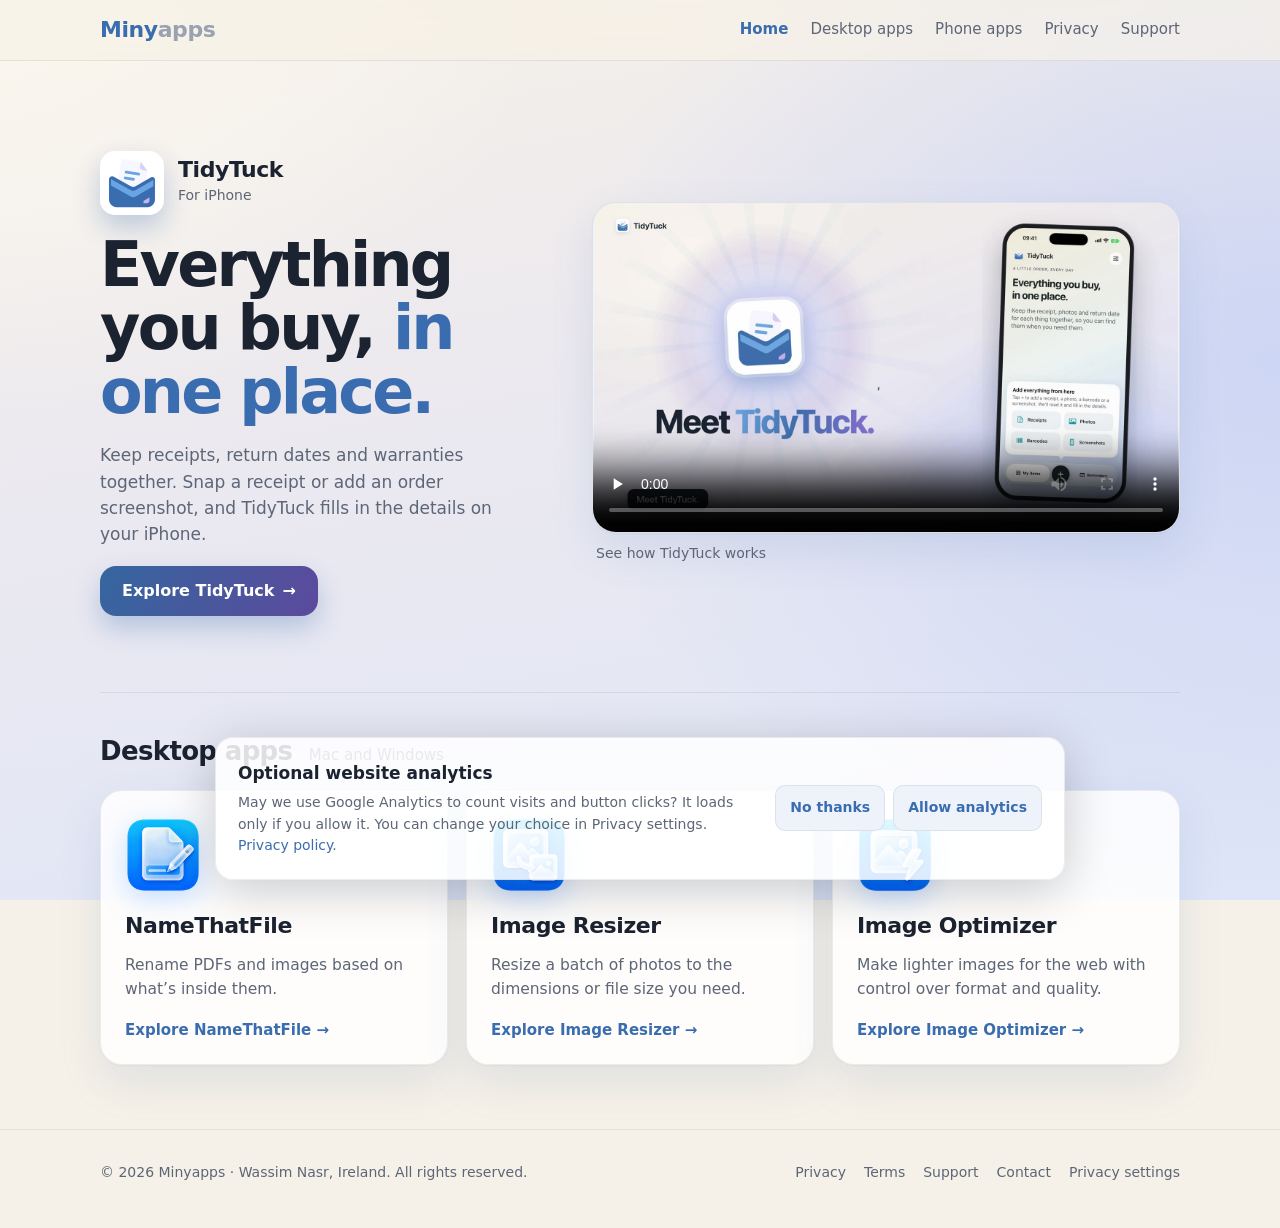
==== commit d5b96f54: "Add Phone apps category and keep TidyTuck product details separate Co-authored-by: Codex <noreply@op" ====
--- a/index.html
+++ b/index.html
@@ -132,7 +132,7 @@
       <nav id="main-navigation" aria-label="Main">
         <a href="/" aria-current="page">Home</a>
         <a href="/desktop-apps.html">Desktop apps</a>
-        <a href="tidytuck.html">Phone apps</a>
+        <a href="phone-apps.html">Phone apps</a>
         <a href="privacy.html">Privacy</a>
         <a href="support.html">Support</a>
       </nav>
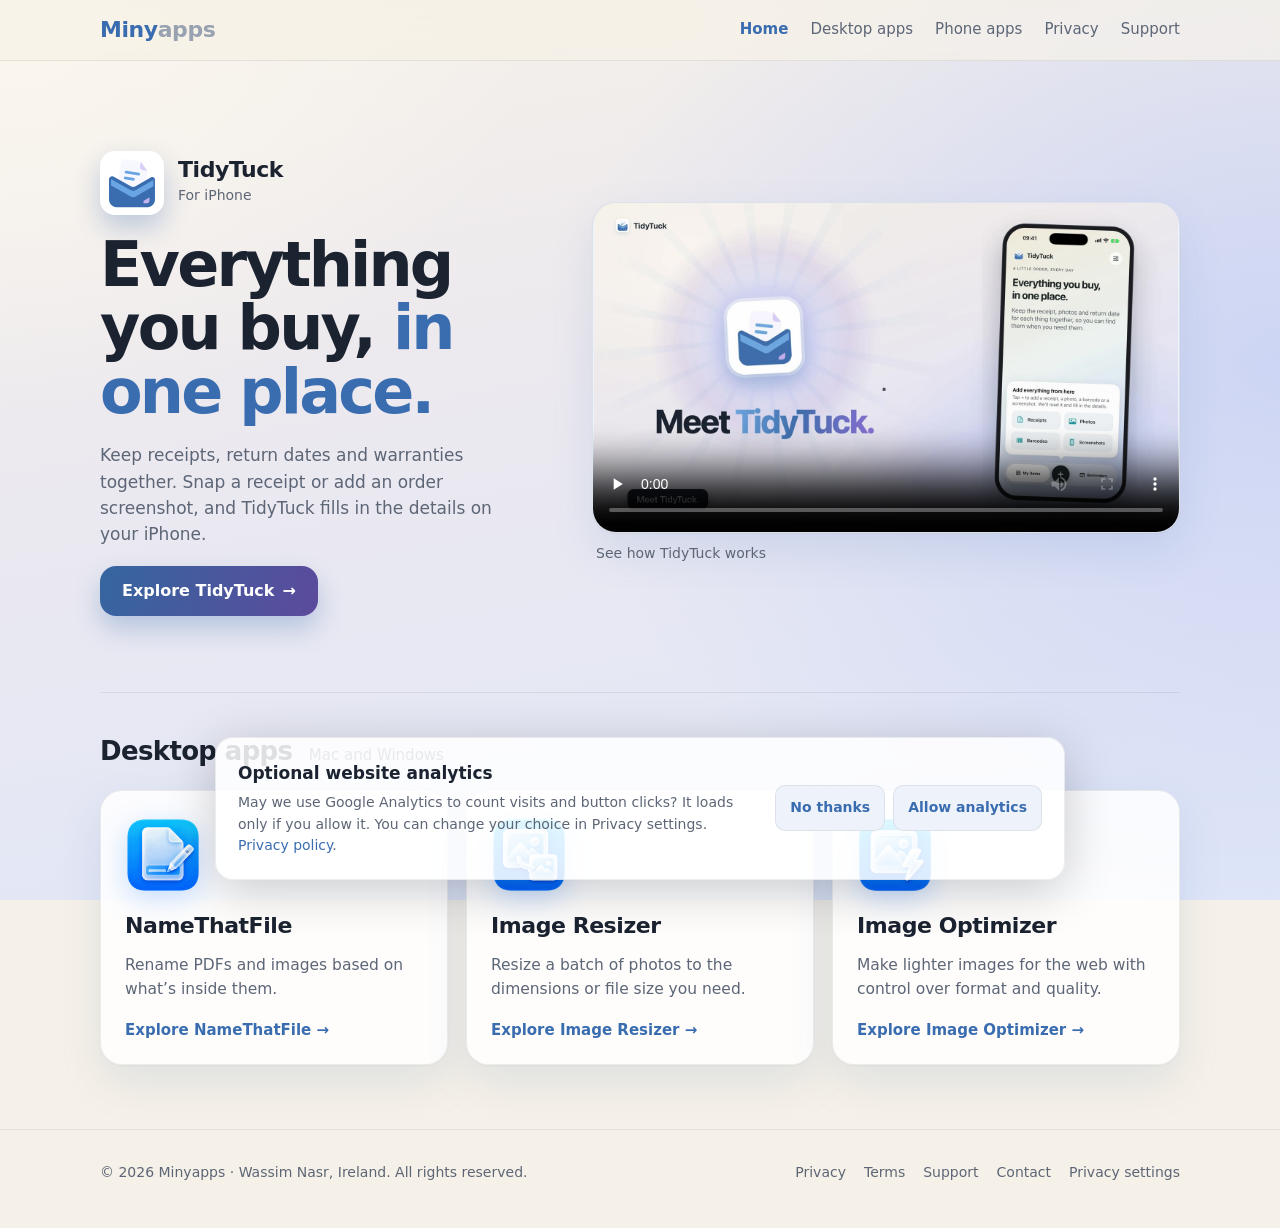
==== commit 2a157640: "Add browser security policy and accurate free-download search metadata Co-authored-by: Codex <norepl" ====
--- a/index.html
+++ b/index.html
@@ -2,23 +2,25 @@
 <html lang="en">
 <head>
   <meta charset="utf-8">
+  <meta http-equiv="Content-Security-Policy" content="default-src 'self'; script-src 'self' https://www.googletagmanager.com; script-src-attr 'none'; style-src 'self' 'unsafe-inline'; img-src 'self' data: https://www.googletagmanager.com https://*.google-analytics.com; connect-src 'self' https://www.googletagmanager.com https://*.google-analytics.com https://*.google.com; media-src 'self'; font-src 'self'; frame-src 'none'; object-src 'none'; base-uri 'none'; form-action 'none'">
+  <meta name="referrer" content="strict-origin-when-cross-origin">
   <meta name="viewport" content="width=device-width, initial-scale=1">
-  <title>Home | Minyapps for iPhone, Mac and Windows</title>
-  <meta name="description" content="Keep track of receipts, returns and warranties with TidyTuck for iPhone. Rename files, resize photos and optimize images with Minyapps for Mac and Windows.">
+  <title>Minyapps | iPhone Apps &amp; Free Desktop Downloads</title>
+  <meta name="description" content="Discover TidyTuck for iPhone and free desktop downloads for Mac and Windows. Try tools for renaming files, resizing photos and optimizing web images.">
   <link rel="canonical" href="https://minyapps.com/">
   <meta name="google-site-verification" content="kemRodjJN62SDvYJ9C0ojbIFePI_NqC3s8vqWaEHpLI">
   <meta name="theme-color" content="#f6f1e8">
   <meta property="og:type" content="website">
   <meta property="og:site_name" content="Minyapps">
   <meta property="og:url" content="https://minyapps.com/">
-  <meta property="og:title" content="Minyapps | Apps for iPhone, Mac and Windows">
-  <meta property="og:description" content="Keep track of receipts, returns and warranties with TidyTuck for iPhone. Rename files, resize photos and optimize images with Minyapps for Mac and Windows.">
+  <meta property="og:title" content="Minyapps | iPhone Apps &amp; Free Desktop Downloads">
+  <meta property="og:description" content="Discover TidyTuck for iPhone and free desktop downloads for Mac and Windows. Try tools for renaming files, resizing photos and optimizing web images.">
   <meta property="og:image" content="https://minyapps.com/assets/share-card.png">
   <meta property="og:image:width" content="1200">
   <meta property="og:image:height" content="630">
   <meta name="twitter:card" content="summary_large_image">
-  <meta name="twitter:title" content="Minyapps | Apps for iPhone, Mac and Windows">
-  <meta name="twitter:description" content="Keep track of receipts, returns and warranties with TidyTuck for iPhone. Rename files, resize photos and optimize images with Minyapps for Mac and Windows.">
+  <meta name="twitter:title" content="Minyapps | iPhone Apps &amp; Free Desktop Downloads">
+  <meta name="twitter:description" content="Discover TidyTuck for iPhone and free desktop downloads for Mac and Windows. Try tools for renaming files, resizing photos and optimizing web images.">
   <meta name="twitter:image" content="https://minyapps.com/assets/share-card.png">
   <link rel="icon" href="/favicon.ico" sizes="48x48">
   <link rel="icon" href="/favicon.svg?v=2" type="image/svg+xml">
@@ -27,8 +29,7 @@
   <link rel="apple-touch-icon" sizes="180x180" href="/assets/apple-touch-icon.png?v=2">
   <link rel="manifest" href="/site.webmanifest">
   <link rel="stylesheet" href="styles.css?v=20">
-  <script type="application/ld+json">
-{
+  <script type="application/ld+json">{
   "@context": "https://schema.org",
   "@graph": [
     {
@@ -109,17 +110,11 @@
       "@id": "https://minyapps.com/tidytuck.html#app"
     }
   ]
-}
-  </script>
+}</script>
   <script defer src="analytics-config.js?v=1"></script>
   <script defer src="analytics.js?v=1"></script>
   <script defer src="/navigation.js?v=1"></script>
-  <script>
-    // Keep previously shared links to desktop app sections working.
-    if (["#apps", "#desktop-apps", "#namethatfile", "#image-resizer", "#image-optimizer"].includes(location.hash)) {
-      location.replace("desktop-apps.html" + location.search + location.hash);
-    }
-  </script>
+  <script src="/site-routes.js?v=1"></script>
 </head>
 <body>
   <div class="top">
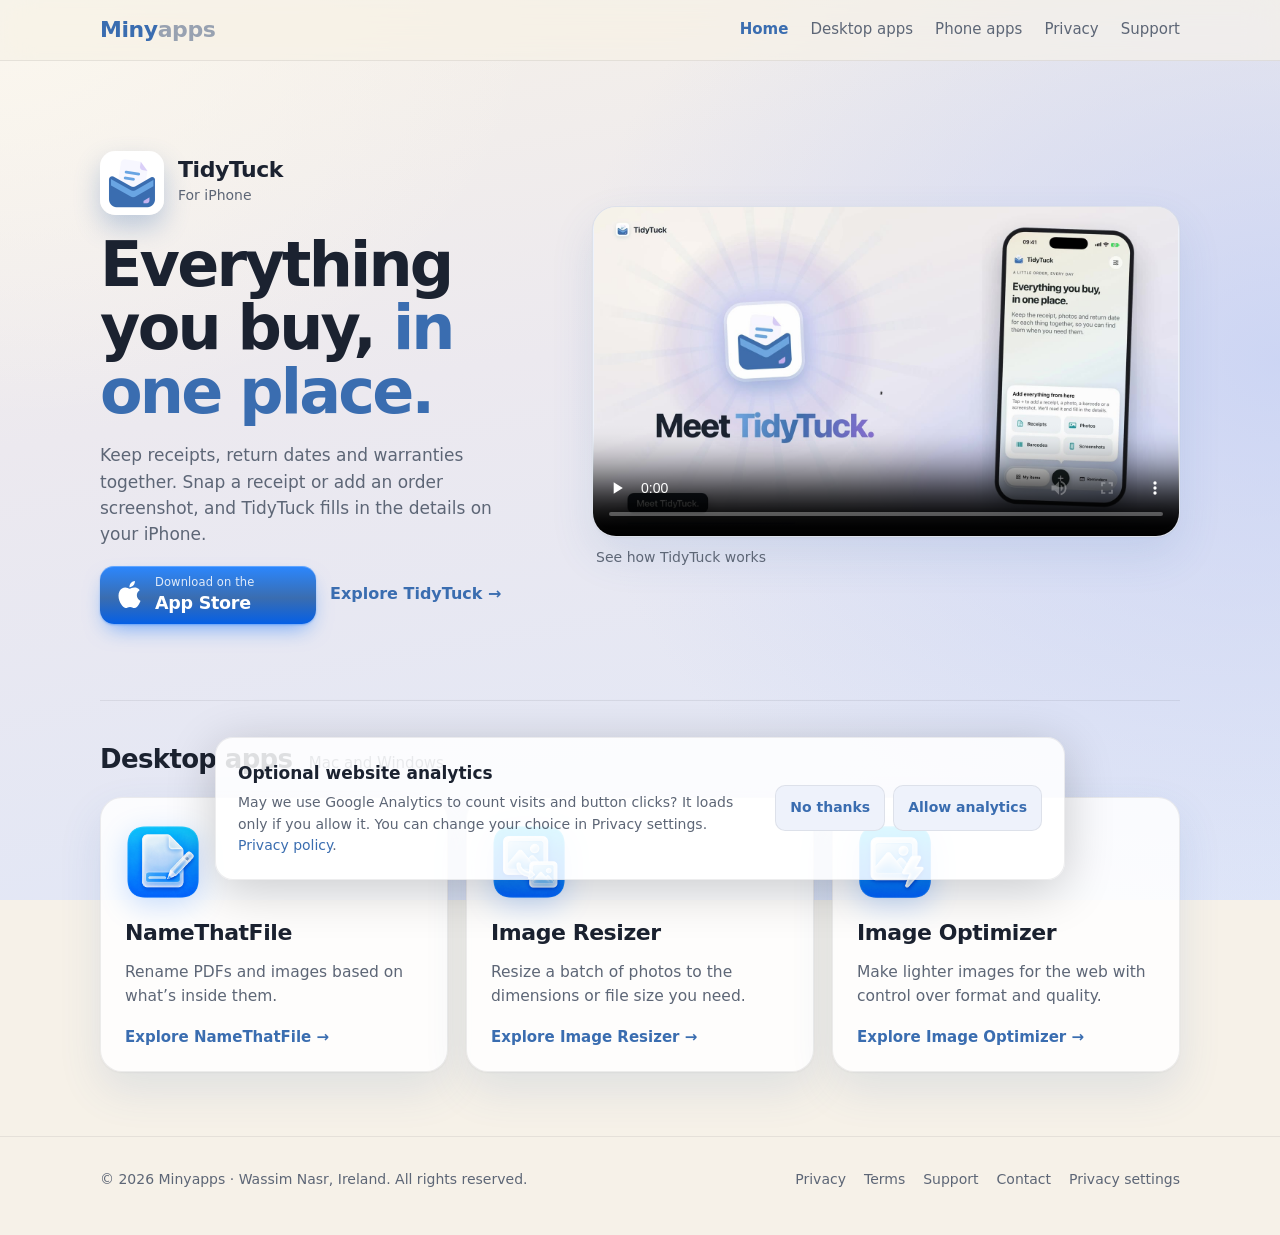
==== commit 1eb4cbdf: "TidyTuck is on the App Store: Download buttons and launch wording - Home, Phone apps and TidyTuck pa" ====
--- a/index.html
+++ b/index.html
@@ -6,7 +6,7 @@
   <meta name="referrer" content="strict-origin-when-cross-origin">
   <meta name="viewport" content="width=device-width, initial-scale=1">
   <title>Minyapps | iPhone Apps &amp; Free Desktop Downloads</title>
-  <meta name="description" content="Discover TidyTuck for iPhone and free desktop downloads for Mac and Windows. Try tools for renaming files, resizing photos and optimizing web images.">
+  <meta name="description" content="Get TidyTuck for iPhone on the App Store and try free desktop downloads for Mac and Windows. Organize purchases, rename files, resize photos and optimize images.">
   <link rel="canonical" href="https://minyapps.com/">
   <meta name="google-site-verification" content="kemRodjJN62SDvYJ9C0ojbIFePI_NqC3s8vqWaEHpLI">
   <meta name="theme-color" content="#f6f1e8">
@@ -14,13 +14,13 @@
   <meta property="og:site_name" content="Minyapps">
   <meta property="og:url" content="https://minyapps.com/">
   <meta property="og:title" content="Minyapps | iPhone Apps &amp; Free Desktop Downloads">
-  <meta property="og:description" content="Discover TidyTuck for iPhone and free desktop downloads for Mac and Windows. Try tools for renaming files, resizing photos and optimizing web images.">
+  <meta property="og:description" content="Get TidyTuck for iPhone on the App Store and try free desktop downloads for Mac and Windows. Organize purchases, rename files, resize photos and optimize images.">
   <meta property="og:image" content="https://minyapps.com/assets/share-card.png">
   <meta property="og:image:width" content="1200">
   <meta property="og:image:height" content="630">
   <meta name="twitter:card" content="summary_large_image">
   <meta name="twitter:title" content="Minyapps | iPhone Apps &amp; Free Desktop Downloads">
-  <meta name="twitter:description" content="Discover TidyTuck for iPhone and free desktop downloads for Mac and Windows. Try tools for renaming files, resizing photos and optimizing web images.">
+  <meta name="twitter:description" content="Get TidyTuck for iPhone on the App Store and try free desktop downloads for Mac and Windows. Organize purchases, rename files, resize photos and optimize images.">
   <meta name="twitter:image" content="https://minyapps.com/assets/share-card.png">
   <link rel="icon" href="/favicon.ico" sizes="48x48">
   <link rel="icon" href="/favicon.svg?v=2" type="image/svg+xml">
@@ -28,7 +28,7 @@
   <link rel="icon" type="image/png" sizes="192x192" href="/assets/favicon-192.png?v=2">
   <link rel="apple-touch-icon" sizes="180x180" href="/assets/apple-touch-icon.png?v=2">
   <link rel="manifest" href="/site.webmanifest">
-  <link rel="stylesheet" href="styles.css?v=20">
+  <link rel="stylesheet" href="styles.css?v=22">
   <script type="application/ld+json">{
   "@context": "https://schema.org",
   "@graph": [
@@ -107,12 +107,13 @@
       "publisher": {
         "@id": "https://minyapps.com/#org"
       },
-      "@id": "https://minyapps.com/tidytuck.html#app"
+      "@id": "https://minyapps.com/tidytuck.html#app",
+      "installUrl": "https://apps.apple.com/app/id6832006570"
     }
   ]
 }</script>
   <script defer src="analytics-config.js?v=1"></script>
-  <script defer src="analytics.js?v=1"></script>
+  <script defer src="analytics.js?v=2"></script>
   <script defer src="/navigation.js?v=1"></script>
   <script src="/site-routes.js?v=1"></script>
 </head>
@@ -143,7 +144,10 @@
         </div>
         <h1 id="home-title">Everything you buy, <span>in one place.</span></h1>
         <p class="phone-lead">Keep receipts, return dates and warranties together. Snap a receipt or add an order screenshot, and TidyTuck fills in the details on your iPhone.</p>
-        <a class="phone-more" href="tidytuck.html">Explore TidyTuck <span aria-hidden="true">→</span></a>
+        <div class="tt-cta">
+          <div class="stores"><a class="store" href="https://apps.apple.com/app/id6832006570" target="_blank" rel="noopener" data-app="TidyTuck" data-store="ios" aria-label="Download TidyTuck on the App Store"><svg viewBox="0 0 24 24" aria-hidden="true"><path fill="currentColor" d="M12.152 6.896c-.948 0-2.415-1.078-3.96-1.04-2.04.027-3.91 1.183-4.961 3.014-2.117 3.675-.546 9.103 1.519 12.09 1.013 1.454 2.208 3.09 3.792 3.039 1.52-.065 2.09-.987 3.935-.987 1.831 0 2.35.987 3.96.948 1.637-.026 2.676-1.48 3.676-2.948 1.156-1.688 1.636-3.325 1.662-3.415-.039-.013-3.182-1.221-3.22-4.857-.026-3.04 2.48-4.494 2.597-4.559-1.429-2.09-3.623-2.324-4.39-2.376-2-.156-3.675 1.09-4.61 1.09zM15.53 3.83c.843-1.012 1.4-2.427 1.245-3.83-1.207.052-2.662.805-3.532 1.818-.78.896-1.454 2.338-1.273 3.714 1.338.104 2.715-.688 3.559-1.701"/></svg><span><small>Download on the</small><b>App Store</b></span></a></div>
+          <a class="app-details-link" href="tidytuck.html">Explore TidyTuck <span aria-hidden="true">→</span></a>
+        </div>
       </div>
       <figure class="home-film">
         <video controls playsinline preload="none" width="1920" height="1080" poster="assets/tidytuck/tour-poster.jpg" aria-label="TidyTuck video tour">
--- a/styles.css
+++ b/styles.css
@@ -67,6 +67,16 @@
 footer nav a[aria-current] { color: var(--blue-ink); font-weight: 600; text-decoration: underline; text-underline-offset: 5px; }
 .top a:focus-visible, .menu-toggle:focus-visible, footer nav a:focus-visible { outline: 2px solid var(--blue-ink); outline-offset: 3px; border-radius: 2px; }
 .menu-toggle { display: none; }
+
+.tt-cta { display: flex; flex-wrap: wrap; align-items: center; gap: 14px; }
+.tt-badge { display: inline-flex; align-items: center; gap: 10px; padding: 10px 20px 10px 16px; border-radius: 14px; background: #111; color: #fff; }
+.tt-badge svg { width: 26px; height: 26px; }
+.tt-badge small { display: block; font-size: 11px; opacity: 0.85; line-height: 1.1; }
+.tt-badge b { display: block; font-size: 19px; line-height: 1.15; letter-spacing: -0.01em; }
+.tt-badge:hover { text-decoration: none; }
+.tt-badge:focus-visible { outline: 3px solid var(--blue-ink); outline-offset: 4px; }
+.tt a.tt-badge, .tt a.store { color: #fff; }
+.app-details-link { font-weight: 650; padding: 10px 0; }
 
 /* Hero */
 .hero { text-align: center; padding: 80px 0 48px; }
